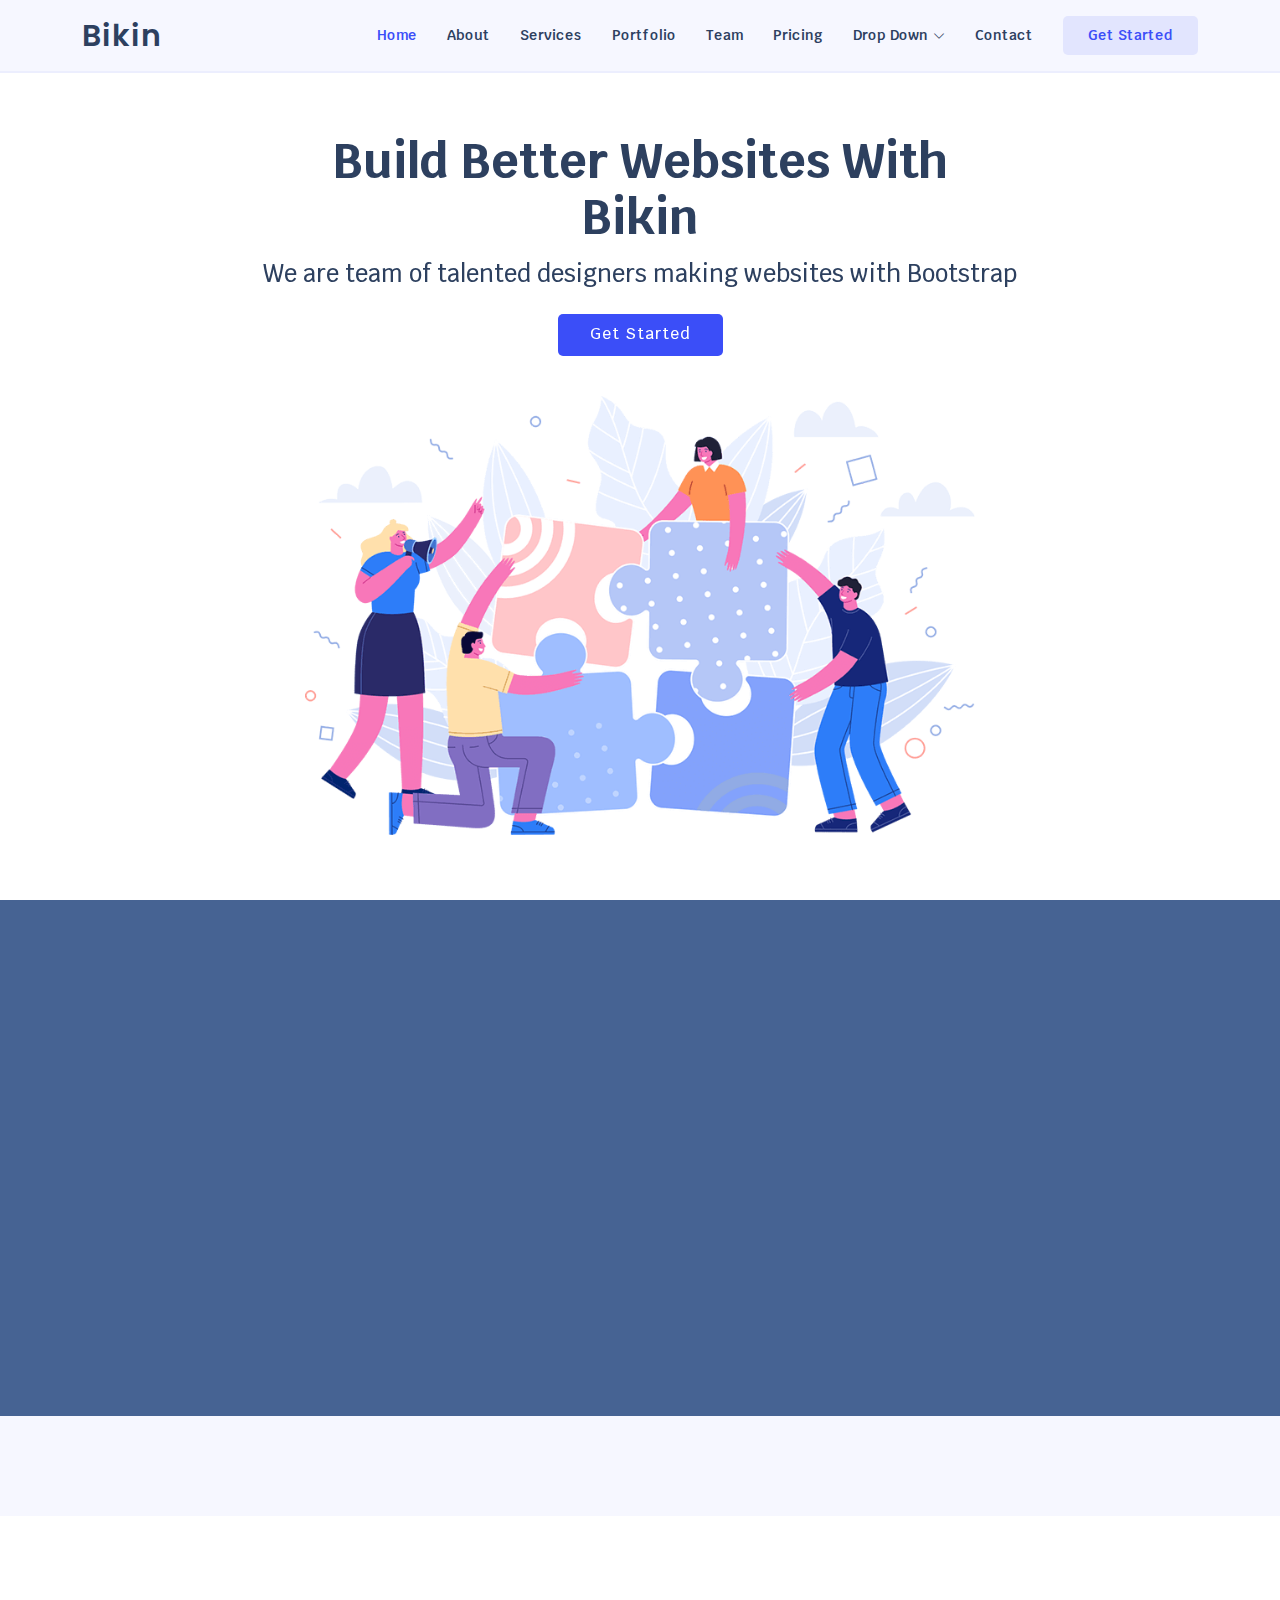
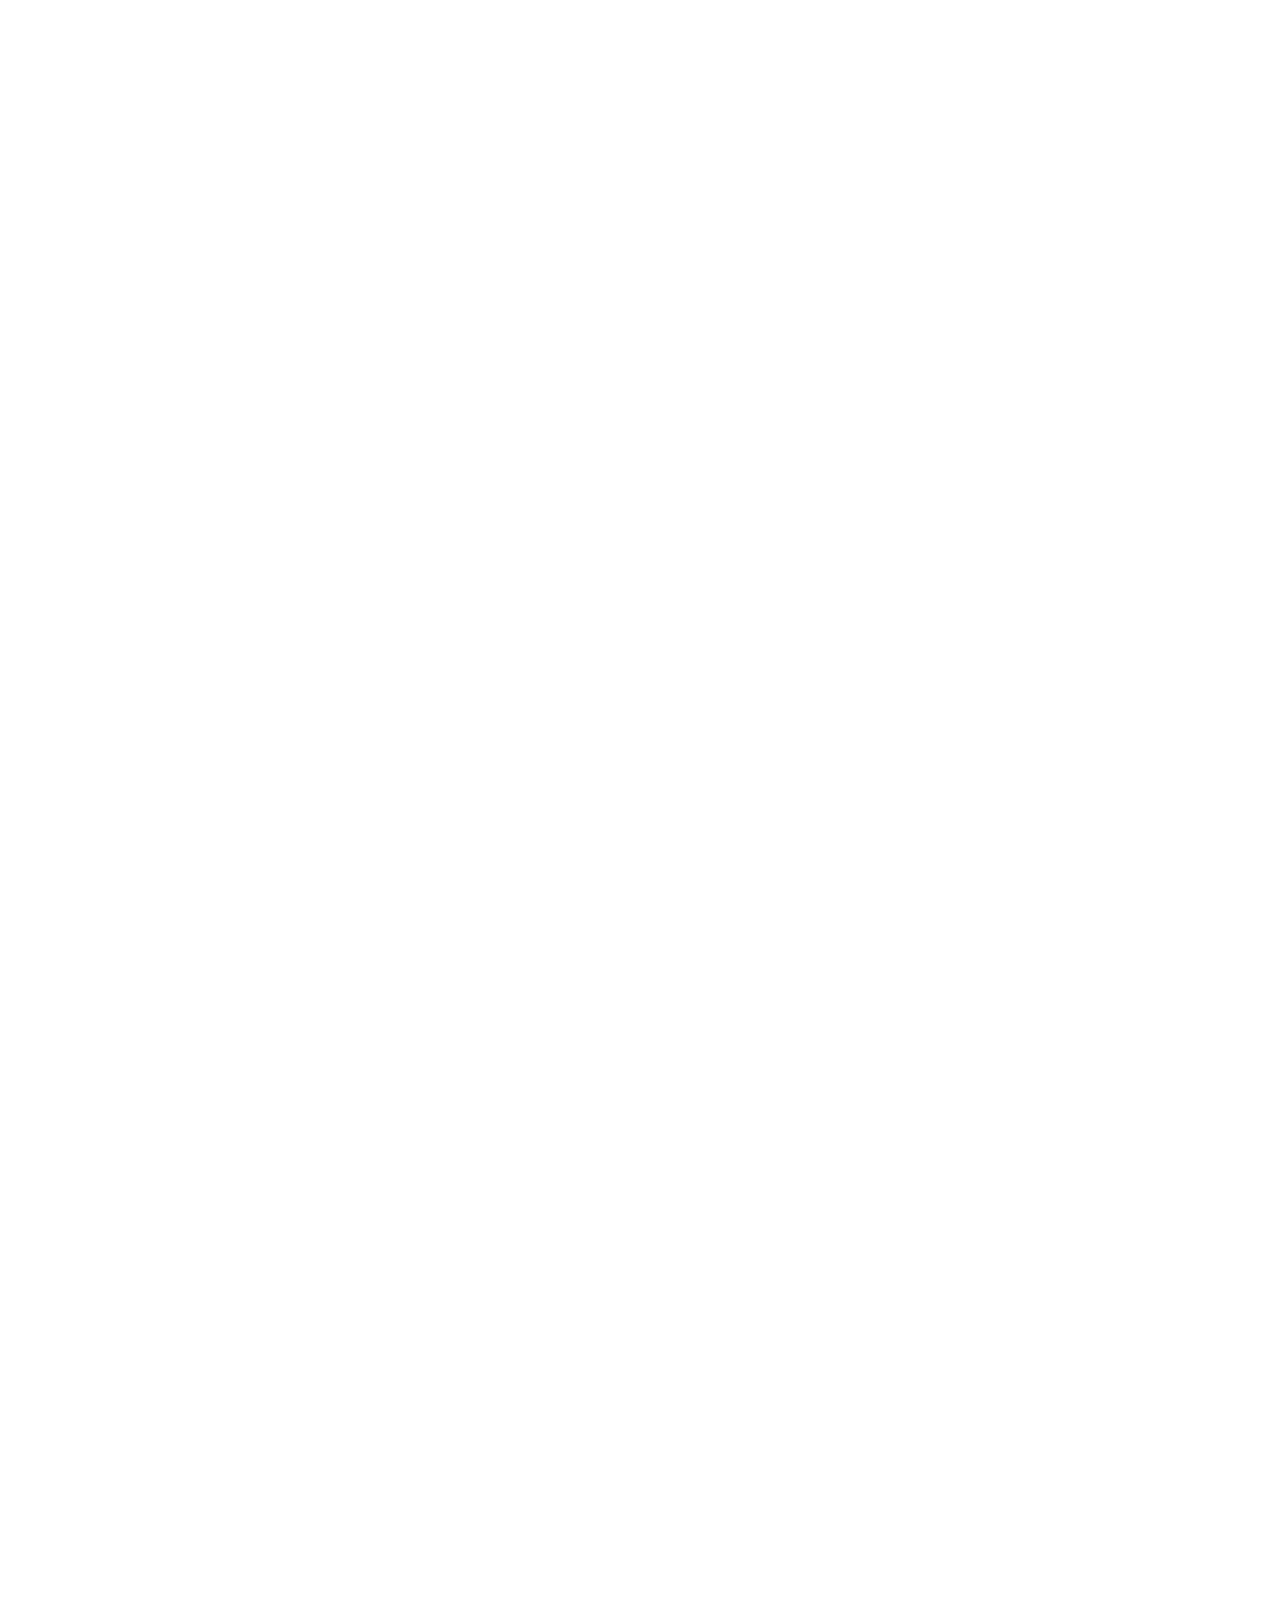
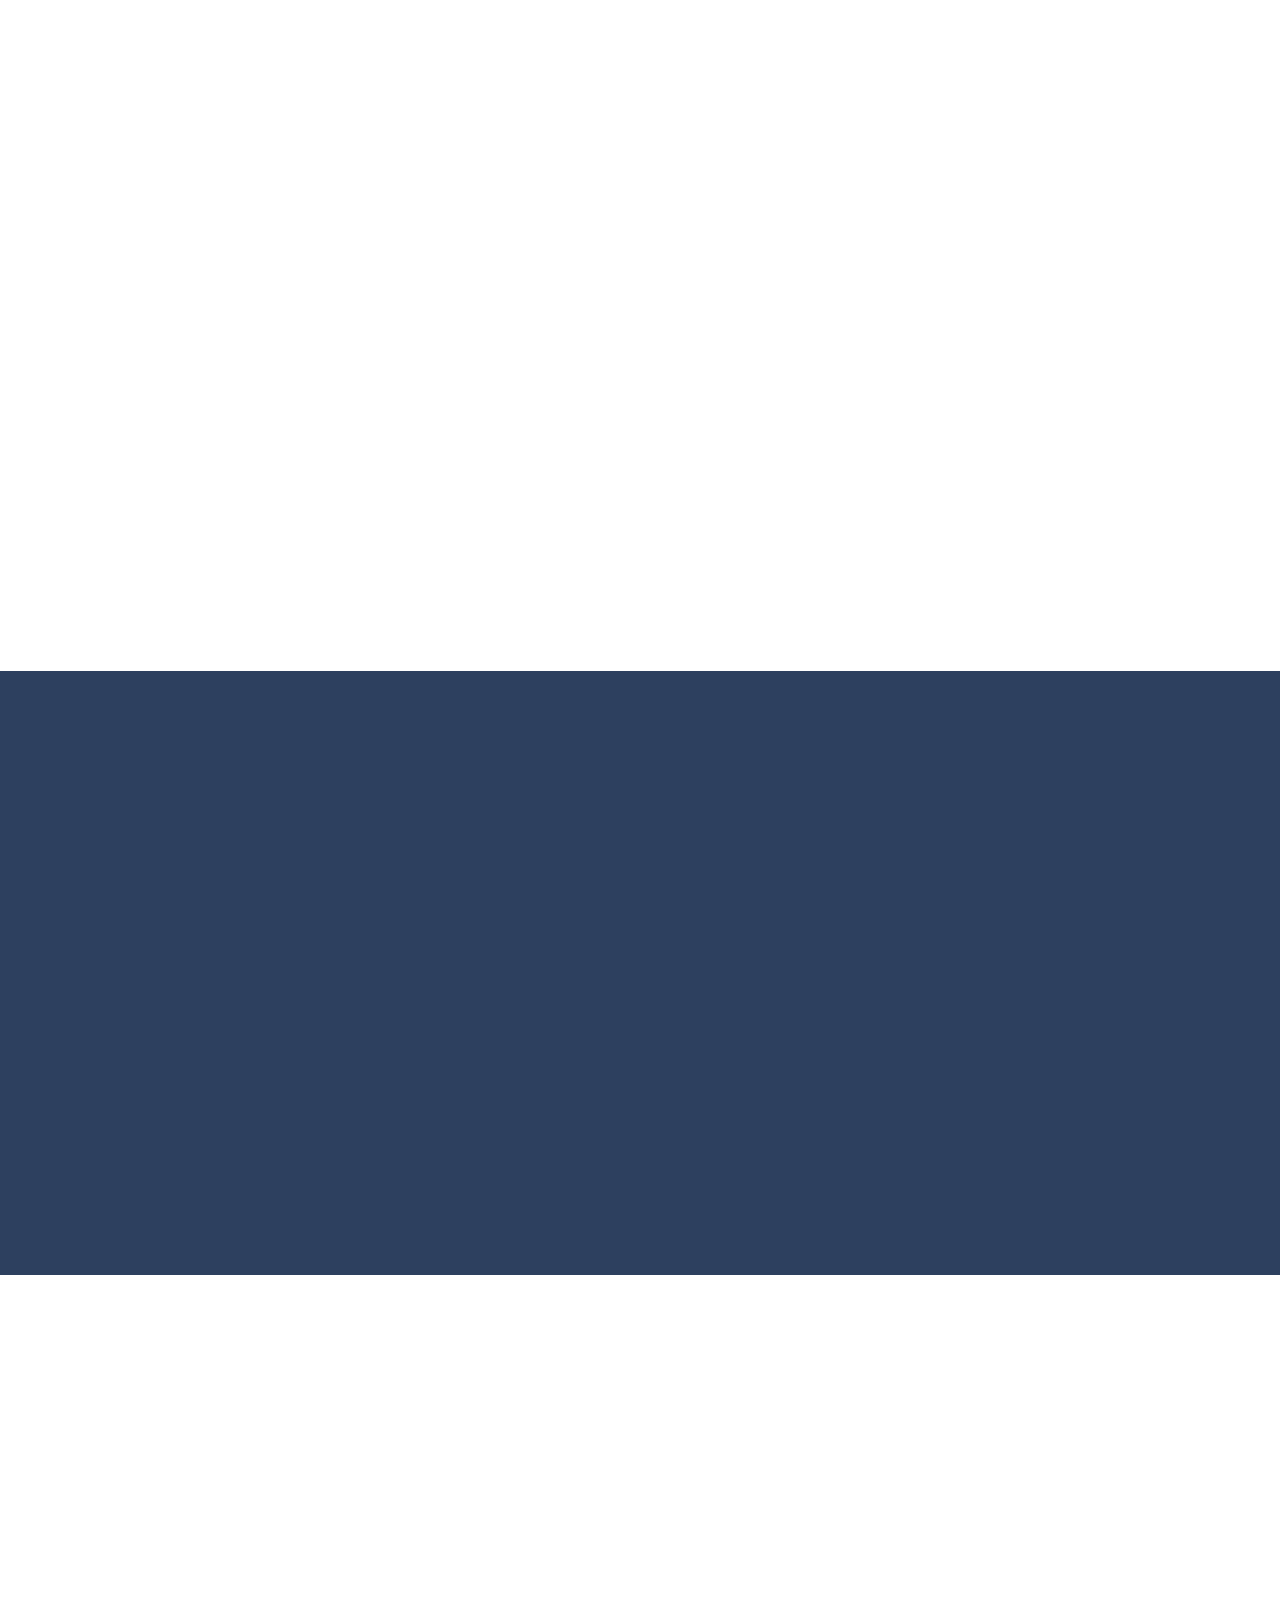
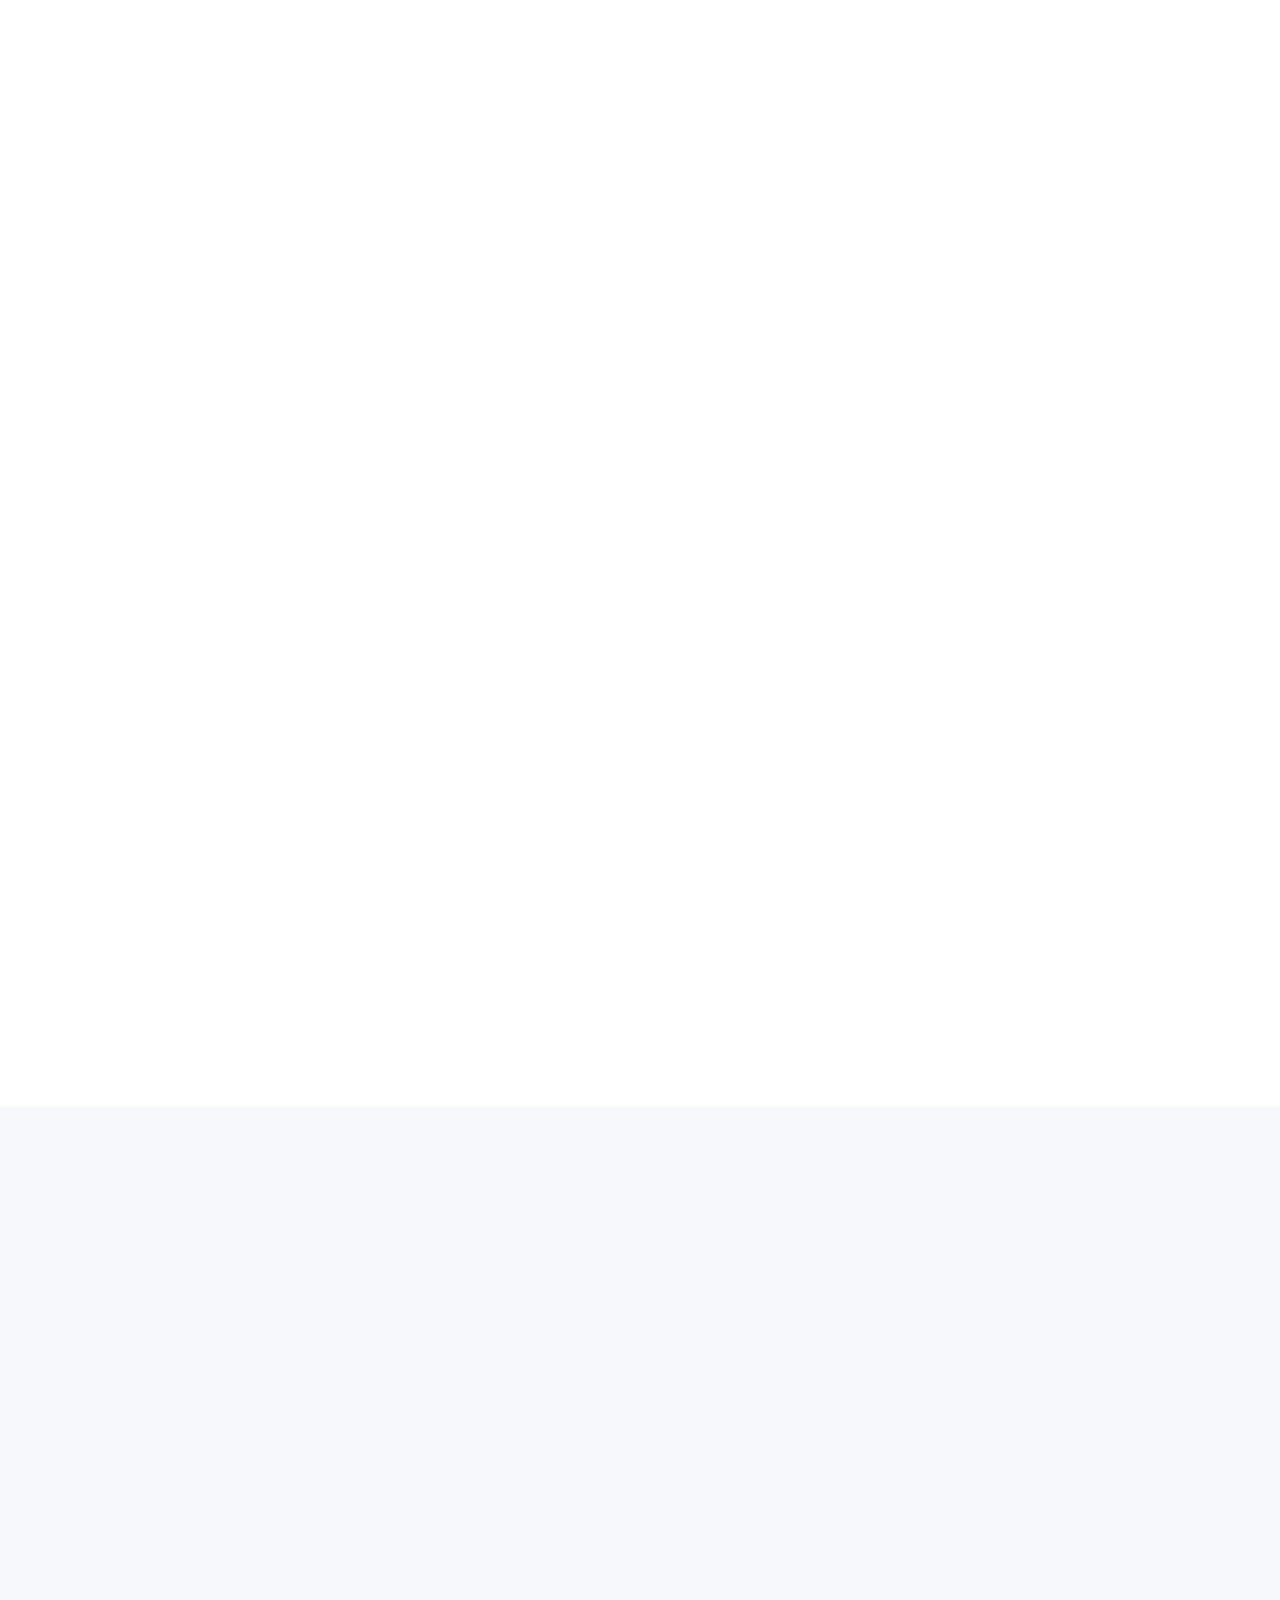
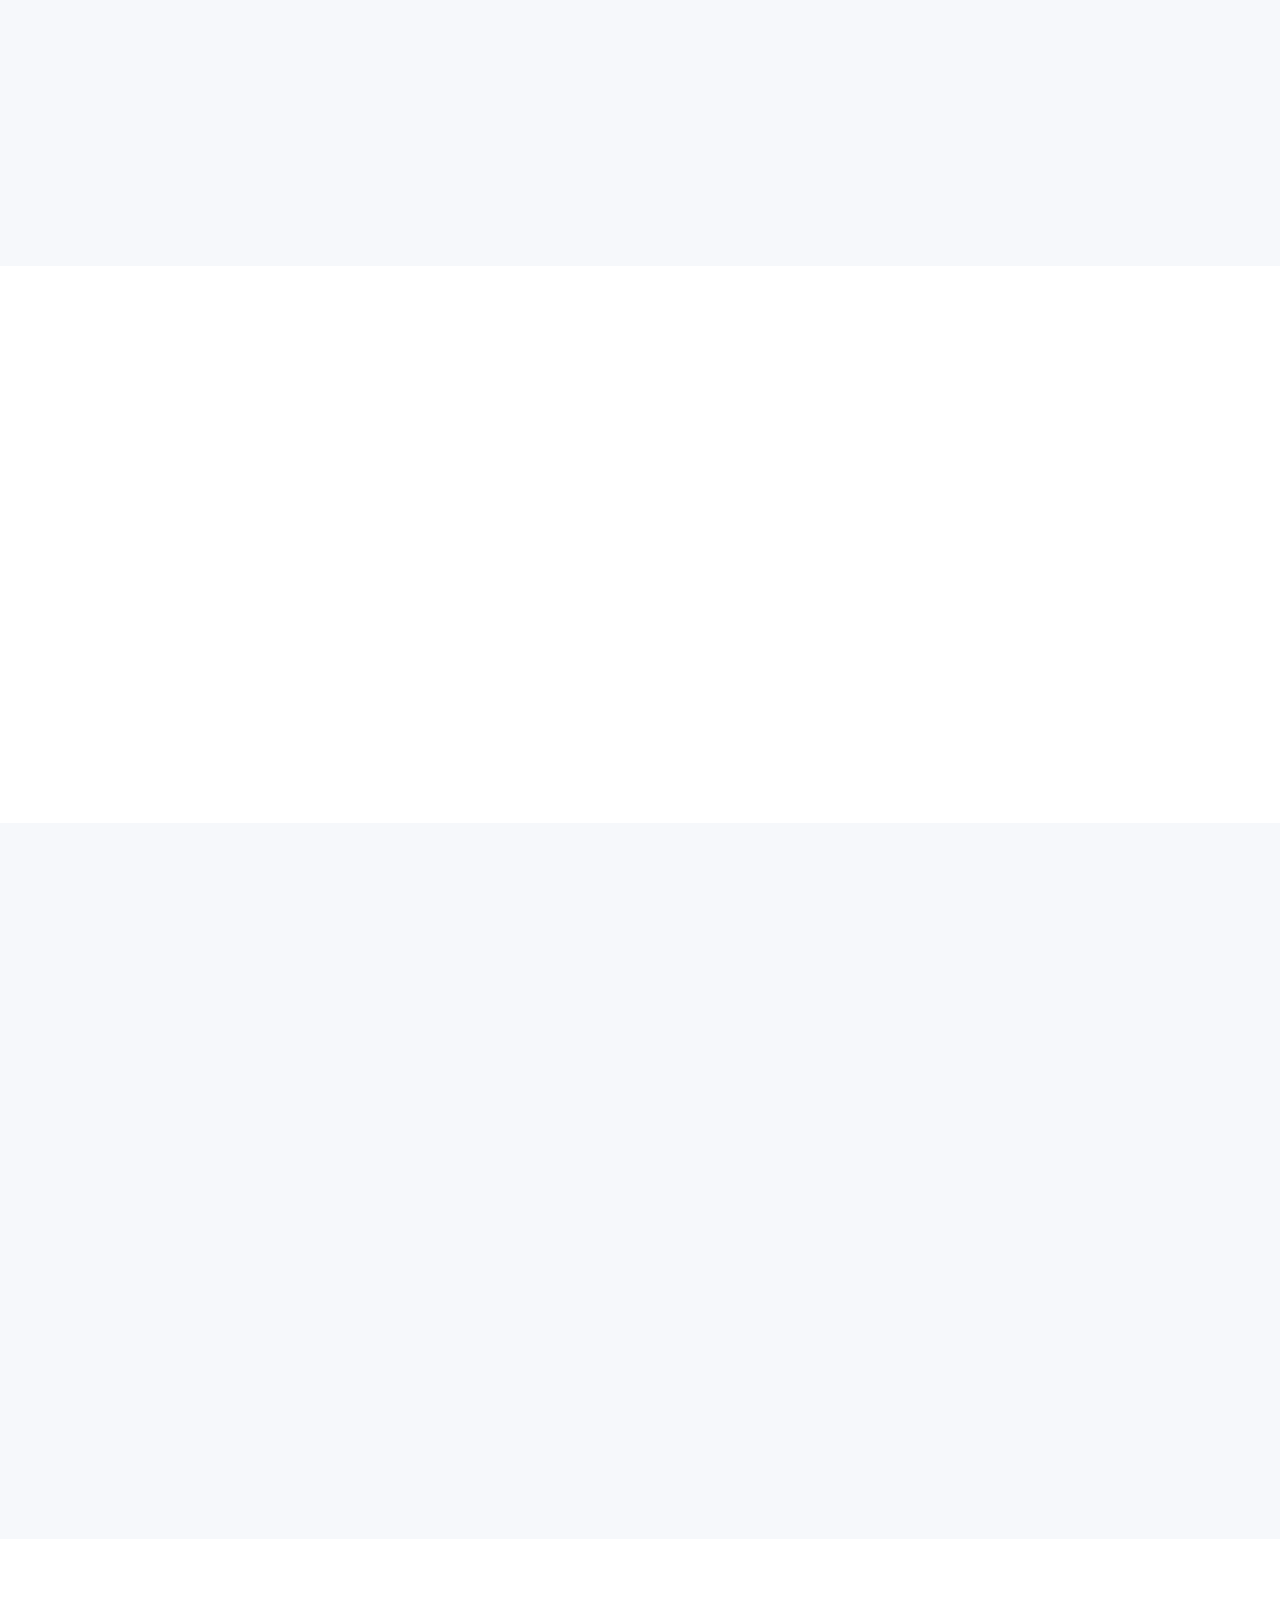
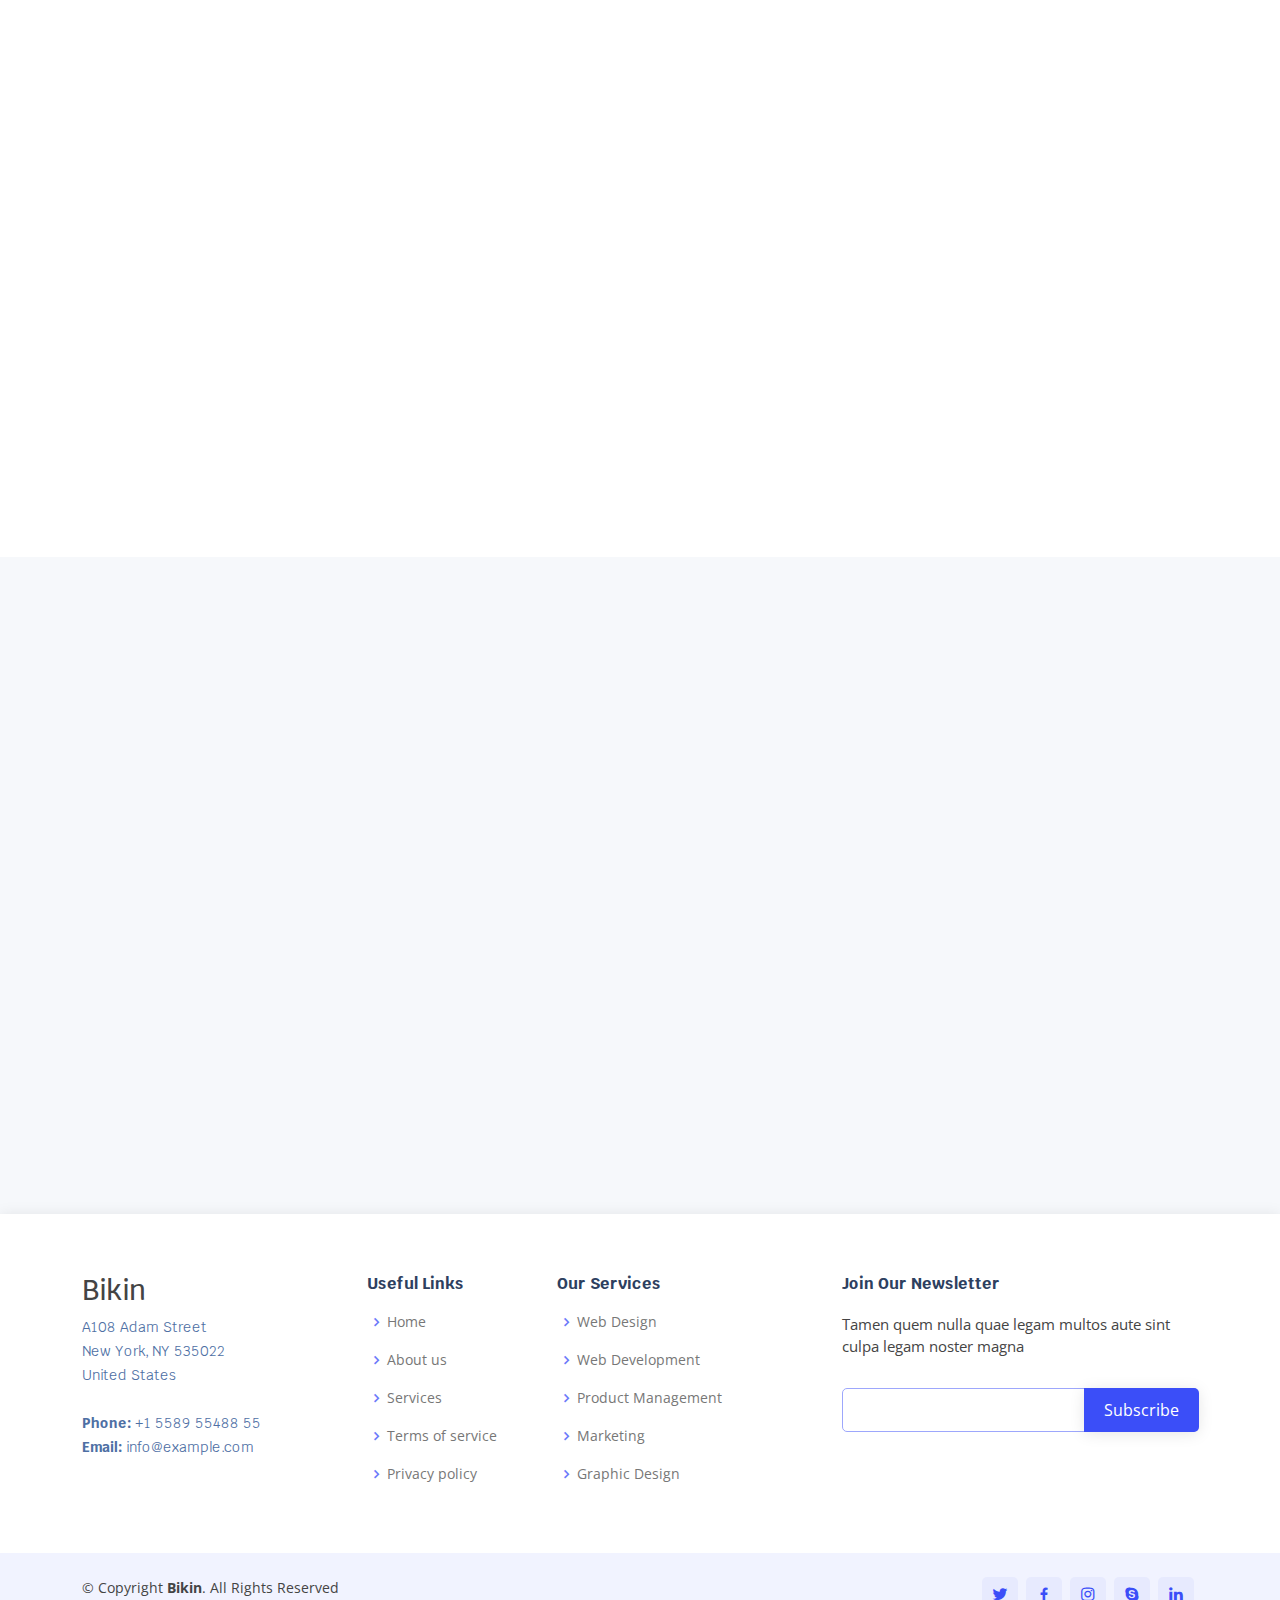
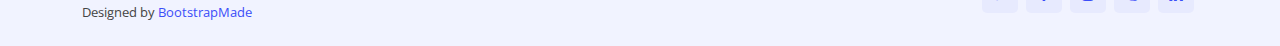
==== index.html @ 4188d2ce "tweak template files" ====
<!DOCTYPE html>
<html lang="en">

<head>
  <meta charset="utf-8">
  <meta content="width=device-width, initial-scale=1.0" name="viewport">

  <title>Bikin Bootstrap Template - Index</title>
  <meta content="" name="description">
  <meta content="" name="keywords">

  <!-- Favicons -->
  <link href="assets/img/favicon.png" rel="icon">
  <link href="assets/img/apple-touch-icon.png" rel="apple-touch-icon">

  <!-- Google Fonts -->
  <link href="https://fonts.googleapis.com/css?family=Open+Sans:300,300i,400,400i,600,600i,700,700i|Krub:300,300i,400,400i,500,500i,600,600i,700,700i|Poppins:300,300i,400,400i,500,500i,600,600i,700,700i" rel="stylesheet">

  <!-- Vendor CSS Files -->
  <link href="assets/vendor/aos/aos.css" rel="stylesheet">
  <link href="assets/vendor/bootstrap/css/bootstrap.min.css" rel="stylesheet">
  <link href="assets/vendor/bootstrap-icons/bootstrap-icons.css" rel="stylesheet">
  <link href="assets/vendor/boxicons/css/boxicons.min.css" rel="stylesheet">
  <link href="assets/vendor/glightbox/css/glightbox.min.css" rel="stylesheet">
  <link href="assets/vendor/swiper/swiper-bundle.min.css" rel="stylesheet">

  <!-- Template Main CSS File -->
  <link href="assets/css/style.css" rel="stylesheet">

  <!-- =======================================================
  * Template Name: Bikin
  * Updated: Mar 10 2023 with Bootstrap v5.2.3
  * Template URL: https://bootstrapmade.com/bikin-free-simple-landing-page-template/
  * Author: BootstrapMade.com
  * License: https://bootstrapmade.com/license/
  ======================================================== -->
</head>

<body>

  <!-- ======= Header ======= -->
  <header id="header" class="fixed-top">
    <div class="container d-flex align-items-center justify-content-between">

      <h1 class="logo"><a href="index.html">Bikin</a></h1>
      <!-- Uncomment below if you prefer to use an image logo -->
      <!-- <a href="index.html" class="logo"><img src="assets/img/logo.png" alt="" class="img-fluid"></a>-->

      <nav id="navbar" class="navbar">
        <ul>
          <li><a class="nav-link scrollto active" href="#hero">Home</a></li>
          <li><a class="nav-link scrollto" href="#about">About</a></li>
          <li><a class="nav-link scrollto" href="#services">Services</a></li>
          <li><a class="nav-link scrollto " href="#portfolio">Portfolio</a></li>
          <li><a class="nav-link scrollto" href="#team">Team</a></li>
          <li><a class="nav-link scrollto" href="#pricing">Pricing</a></li>
          <li class="dropdown"><a href="#"><span>Drop Down</span> <i class="bi bi-chevron-down"></i></a>
            <ul>
              <li><a href="#">Drop Down 1</a></li>
              <li class="dropdown"><a href="#"><span>Deep Drop Down</span> <i class="bi bi-chevron-right"></i></a>
                <ul>
                  <li><a href="#">Deep Drop Down 1</a></li>
                  <li><a href="#">Deep Drop Down 2</a></li>
                  <li><a href="#">Deep Drop Down 3</a></li>
                  <li><a href="#">Deep Drop Down 4</a></li>
                  <li><a href="#">Deep Drop Down 5</a></li>
                </ul>
              </li>
              <li><a href="#">Drop Down 2</a></li>
              <li><a href="#">Drop Down 3</a></li>
              <li><a href="#">Drop Down 4</a></li>
            </ul>
          </li>
          <li><a class="nav-link scrollto" href="#contact">Contact</a></li>
          <li><a class="getstarted scrollto" href="#about">Get Started</a></li>
        </ul>
        <i class="bi bi-list mobile-nav-toggle"></i>
      </nav><!-- .navbar -->

    </div>
  </header><!-- End Header -->

  <!-- ======= Hero Section ======= -->
  <section id="hero" class="d-flex align-items-center">

    <div class="container d-flex flex-column align-items-center justify-content-center" data-aos="fade-up">
      <h1>Build Better Websites With Bikin</h1>
      <h2>We are team of talented designers making websites with Bootstrap</h2>
      <a href="#about" class="btn-get-started scrollto">Get Started</a>
      <img src="assets/img/hero-img.png" class="img-fluid hero-img" alt="" data-aos="zoom-in" data-aos-delay="150">
    </div>

  </section><!-- End Hero -->

  <main id="main">

    <!-- ======= About Section ======= -->
    <section id="about" class="about">
      <div class="container">

        <div class="row no-gutters">
          <div class="content col-xl-5 d-flex align-items-stretch" data-aos="fade-right">
            <div class="content">
              <h3>Voluptatem dignissimos provident quasi</h3>
              <p>
                Lorem ipsum dolor sit amet, consectetur adipiscing elit, sed do eiusmod tempor incididunt ut labore et dolore magna aliqua. Duis aute irure dolor in reprehenderit
              </p>
              <a href="#" class="about-btn">About us <i class="bx bx-chevron-right"></i></a>
            </div>
          </div>
          <div class="col-xl-7 d-flex align-items-stretch" data-aos="fade-left">
            <div class="icon-boxes d-flex flex-column justify-content-center">
              <div class="row">
                <div class="col-md-6 icon-box" data-aos="fade-up" data-aos-delay="100">
                  <i class="bx bx-receipt"></i>
                  <h4>Corporis voluptates sit</h4>
                  <p>Consequuntur sunt aut quasi enim aliquam quae harum pariatur laboris nisi ut aliquip</p>
                </div>
                <div class="col-md-6 icon-box" data-aos="fade-up" data-aos-delay="200">
                  <i class="bx bx-cube-alt"></i>
                  <h4>Ullamco laboris nisi</h4>
                  <p>Excepteur sint occaecat cupidatat non proident, sunt in culpa qui officia deserunt</p>
                </div>
                <div class="col-md-6 icon-box" data-aos="fade-up" data-aos-delay="300">
                  <i class="bx bx-images"></i>
                  <h4>Labore consequatur</h4>
                  <p>Aut suscipit aut cum nemo deleniti aut omnis. Doloribus ut maiores omnis facere</p>
                </div>
                <div class="col-md-6 icon-box" data-aos="fade-up" data-aos-delay="400">
                  <i class="bx bx-shield"></i>
                  <h4>Beatae veritatis</h4>
                  <p>Expedita veritatis consequuntur nihil tempore laudantium vitae denat pacta</p>
                </div>
              </div>
            </div><!-- End .content-->
          </div>
        </div>

      </div>
    </section><!-- End About Section -->

    <!-- ======= Clients Section ======= -->
    <section id="clients" class="clients">
      <div class="container" data-aos="zoom-in">

        <div class="row">

          <div class="col-lg-2 col-md-4 col-6 d-flex align-items-center justify-content-center">
            <img src="assets/img/clients/client-1.png" class="img-fluid" alt="">
          </div>

          <div class="col-lg-2 col-md-4 col-6 d-flex align-items-center justify-content-center">
            <img src="assets/img/clients/client-2.png" class="img-fluid" alt="">
          </div>

          <div class="col-lg-2 col-md-4 col-6 d-flex align-items-center justify-content-center">
            <img src="assets/img/clients/client-3.png" class="img-fluid" alt="">
          </div>

          <div class="col-lg-2 col-md-4 col-6 d-flex align-items-center justify-content-center">
            <img src="assets/img/clients/client-4.png" class="img-fluid" alt="">
          </div>

          <div class="col-lg-2 col-md-4 col-6 d-flex align-items-center justify-content-center">
            <img src="assets/img/clients/client-5.png" class="img-fluid" alt="">
          </div>

          <div class="col-lg-2 col-md-4 col-6 d-flex align-items-center justify-content-center">
            <img src="assets/img/clients/client-6.png" class="img-fluid" alt="">
          </div>

        </div>

      </div>
    </section><!-- End Clients Section -->

    <!-- ======= Features Section ======= -->
    <section id="features" class="features" data-aos="fade-up">
      <div class="container">

        <div class="section-title">
          <h2>Features</h2>
          <p>Magnam dolores commodi suscipit. Necessitatibus eius consequatur ex aliquid fuga eum quidem. Sit sint consectetur velit. Quisquam quos quisquam cupiditate. Et nemo qui impedit suscipit alias ea. Quia fugiat sit in iste officiis commodi quidem hic quas.</p>
        </div>

        <div class="row content">
          <div class="col-md-5" data-aos="fade-right" data-aos-delay="100">
            <img src="assets/img/features-1.png" class="img-fluid" alt="">
          </div>
          <div class="col-md-7 pt-4" data-aos="fade-left" data-aos-delay="100">
            <h3>Voluptatem dignissimos provident quasi corporis voluptates sit assumenda.</h3>
            <p class="fst-italic">
              Lorem ipsum dolor sit amet, consectetur adipiscing elit, sed do eiusmod tempor incididunt ut labore et dolore
              magna aliqua.
            </p>
            <ul>
              <li><i class="bi bi-check"></i> Ullamco laboris nisi ut aliquip ex ea commodo consequat.</li>
              <li><i class="bi bi-check"></i> Duis aute irure dolor in reprehenderit in voluptate velit.</li>
              <li><i class="bi bi-check"></i> Ullam est qui quos consequatur eos accusamus.</li>
            </ul>
          </div>
        </div>

        <div class="row content">
          <div class="col-md-5 order-1 order-md-2" data-aos="fade-left">
            <img src="assets/img/features-2.png" class="img-fluid" alt="">
          </div>
          <div class="col-md-7 pt-5 order-2 order-md-1" data-aos="fade-right">
            <h3>Corporis temporibus maiores provident</h3>
            <p class="fst-italic">
              Lorem ipsum dolor sit amet, consectetur adipiscing elit, sed do eiusmod tempor incididunt ut labore et dolore
              magna aliqua.
            </p>
            <p>
              Ullamco laboris nisi ut aliquip ex ea commodo consequat. Duis aute irure dolor in reprehenderit in voluptate
              velit esse cillum dolore eu fugiat nulla pariatur. Excepteur sint occaecat cupidatat non proident, sunt in
              culpa qui officia deserunt mollit anim id est laborum
            </p>
          </div>
        </div>

        <div class="row content">
          <div class="col-md-5" data-aos="fade-right">
            <img src="assets/img/features-3.png" class="img-fluid" alt="">
          </div>
          <div class="col-md-7 pt-5" data-aos="fade-left">
            <h3>Sunt consequatur ad ut est nulla consectetur reiciendis animi voluptas</h3>
            <p>Cupiditate placeat cupiditate placeat est ipsam culpa. Delectus quia minima quod. Sunt saepe odit aut quia voluptatem hic voluptas dolor doloremque.</p>
            <ul>
              <li><i class="bi bi-check"></i> Ullamco laboris nisi ut aliquip ex ea commodo consequat.</li>
              <li><i class="bi bi-check"></i> Duis aute irure dolor in reprehenderit in voluptate velit.</li>
              <li><i class="bi bi-check"></i> Facilis ut et voluptatem aperiam. Autem soluta ad fugiat.</li>
            </ul>
          </div>
        </div>

        <div class="row content">
          <div class="col-md-5 order-1 order-md-2" data-aos="fade-left">
            <img src="assets/img/features-4.png" class="img-fluid" alt="">
          </div>
          <div class="col-md-7 pt-5 order-2 order-md-1" data-aos="fade-right">
            <h3>Quas et necessitatibus eaque impedit ipsum animi consequatur incidunt in</h3>
            <p class="fst-italic">
              Lorem ipsum dolor sit amet, consectetur adipiscing elit, sed do eiusmod tempor incididunt ut labore et dolore
              magna aliqua.
            </p>
            <p>
              Ullamco laboris nisi ut aliquip ex ea commodo consequat. Duis aute irure dolor in reprehenderit in voluptate
              velit esse cillum dolore eu fugiat nulla pariatur. Excepteur sint occaecat cupidatat non proident, sunt in
              culpa qui officia deserunt mollit anim id est laborum
            </p>
          </div>
        </div>

      </div>
    </section><!-- End Features Section -->

    <!-- ======= Steps Section ======= -->
    <section id="steps" class="steps">
      <div class="container">

        <div class="row no-gutters" data-aos="fade-up">

          <div class="col-lg-4 col-md-6 content-item" data-aos="fade-up" data-aos-delay="100">
            <span>01</span>
            <h4>Lorem Ipsum</h4>
            <p>Ulamco laboris nisi ut aliquip ex ea commodo consequat. Et consectetur ducimus vero placeat</p>
          </div>

          <div class="col-lg-4 col-md-6 content-item" data-aos="fade-up" data-aos-delay="200">
            <span>02</span>
            <h4>Repellat Nihil</h4>
            <p>Dolorem est fugiat occaecati voluptate velit esse. Dicta veritatis dolor quod et vel dire leno para dest</p>
          </div>

          <div class="col-lg-4 col-md-6 content-item" data-aos="fade-up" data-aos-delay="300">
            <span>03</span>
            <h4> Ad ad velit qui</h4>
            <p>Molestiae officiis omnis illo asperiores. Aut doloribus vitae sunt debitis quo vel nam quis</p>
          </div>

          <div class="col-lg-4 col-md-6 content-item" data-aos="fade-up" data-aos-delay="100">
            <span>04</span>
            <h4>Repellendus molestiae</h4>
            <p>Inventore quo sint a sint rerum. Distinctio blanditiis deserunt quod soluta quod nam mider lando casa</p>
          </div>

          <div class="col-lg-4 col-md-6 content-item" data-aos="fade-up" data-aos-delay="200">
            <span>05</span>
            <h4>Sapiente Magnam</h4>
            <p>Vitae dolorem in deleniti ipsum omnis tempore voluptatem. Qui possimus est repellendus est quibusdam</p>
          </div>

          <div class="col-lg-4 col-md-6 content-item" data-aos="fade-up" data-aos-delay="300">
            <span>06</span>
            <h4>Facilis Impedit</h4>
            <p>Quis eum numquam veniam ea voluptatibus voluptas. Excepturi aut nostrum repudiandae voluptatibus corporis sequi</p>
          </div>

        </div>

      </div>
    </section><!-- End Steps Section -->

    <!-- ======= Services Section ======= -->
    <section id="services" class="services">
      <div class="container" data-aos="fade-up">

        <div class="section-title">
          <h2>Services</h2>
          <p>Magnam dolores commodi suscipit. Necessitatibus eius consequatur ex aliquid fuga eum quidem. Sit sint consectetur velit. Quisquam quos quisquam cupiditate. Et nemo qui impedit suscipit alias ea. Quia fugiat sit in iste officiis commodi quidem hic quas.</p>
        </div>

        <div class="row">
          <div class="col-md-6 col-lg-3 d-flex align-items-stretch mb-5 mb-lg-0" data-aos="fade-up" data-aos-delay="100">
            <div class="icon-box">
              <div class="icon"><i class="bx bxl-dribbble"></i></div>
              <h4 class="title"><a href="">Lorem Ipsum</a></h4>
              <p class="description">Voluptatum deleniti atque corrupti quos dolores et quas molestias excepturi</p>
            </div>
          </div>

          <div class="col-md-6 col-lg-3 d-flex align-items-stretch mb-5 mb-lg-0" data-aos="fade-up" data-aos-delay="200">
            <div class="icon-box">
              <div class="icon"><i class="bx bx-file"></i></div>
              <h4 class="title"><a href="">Sed ut perspiciatis</a></h4>
              <p class="description">Duis aute irure dolor in reprehenderit in voluptate velit esse cillum dolore</p>
            </div>
          </div>

          <div class="col-md-6 col-lg-3 d-flex align-items-stretch mb-5 mb-lg-0" data-aos="fade-up" data-aos-delay="300">
            <div class="icon-box">
              <div class="icon"><i class="bx bx-tachometer"></i></div>
              <h4 class="title"><a href="">Magni Dolores</a></h4>
              <p class="description">Excepteur sint occaecat cupidatat non proident, sunt in culpa qui officia</p>
            </div>
          </div>

          <div class="col-md-6 col-lg-3 d-flex align-items-stretch mb-5 mb-lg-0" data-aos="fade-up" data-aos-delay="400">
            <div class="icon-box">
              <div class="icon"><i class="bx bx-layer"></i></div>
              <h4 class="title"><a href="">Nemo Enim</a></h4>
              <p class="description">At vero eos et accusamus et iusto odio dignissimos ducimus qui blanditiis</p>
            </div>
          </div>

        </div>

      </div>
    </section><!-- End Services Section -->

    <!-- ======= Portfolio Section ======= -->
    <section id="portfolio" class="portfolio">
      <div class="container" data-aos="fade-up">

        <div class="section-title">
          <h2>Portfolio</h2>
          <p>Magnam dolores commodi suscipit. Necessitatibus eius consequatur ex aliquid fuga eum quidem. Sit sint consectetur velit. Quisquam quos quisquam cupiditate. Et nemo qui impedit suscipit alias ea. Quia fugiat sit in iste officiis commodi quidem hic quas.</p>
        </div>

        <div class="row">
          <div class="col-lg-12 d-flex justify-content-center">
            <ul id="portfolio-flters">
              <li data-filter="*" class="filter-active">All</li>
              <li data-filter=".filter-app">App</li>
              <li data-filter=".filter-card">Card</li>
              <li data-filter=".filter-web">Web</li>
            </ul>
          </div>
        </div>

        <div class="row portfolio-container">

          <div class="col-lg-4 col-md-6 portfolio-item filter-app">
            <div class="portfolio-wrap">
              <img src="assets/img/portfolio/portfolio-1.jpg" class="img-fluid" alt="">
              <div class="portfolio-info">
                <h4>App 1</h4>
                <p>App</p>
                <div class="portfolio-links">
                  <a href="assets/img/portfolio/portfolio-1.jpg" data-gallery="portfolioGallery" class="portfolio-lightbox" title="App 1"><i class="bx bx-plus"></i></a>
                  <a href="portfolio-details.html" title="More Details"><i class="bx bx-link"></i></a>
                </div>
              </div>
            </div>
          </div>

          <div class="col-lg-4 col-md-6 portfolio-item filter-web">
            <div class="portfolio-wrap">
              <img src="assets/img/portfolio/portfolio-2.jpg" class="img-fluid" alt="">
              <div class="portfolio-info">
                <h4>Web 3</h4>
                <p>Web</p>
                <div class="portfolio-links">
                  <a href="assets/img/portfolio/portfolio-2.jpg" data-gallery="portfolioGallery" class="portfolio-lightbox" title="Web 3"><i class="bx bx-plus"></i></a>
                  <a href="portfolio-details.html" title="More Details"><i class="bx bx-link"></i></a>
                </div>
              </div>
            </div>
          </div>

          <div class="col-lg-4 col-md-6 portfolio-item filter-app">
            <div class="portfolio-wrap">
              <img src="assets/img/portfolio/portfolio-3.jpg" class="img-fluid" alt="">
              <div class="portfolio-info">
                <h4>App 2</h4>
                <p>App</p>
                <div class="portfolio-links">
                  <a href="assets/img/portfolio/portfolio-3.jpg" data-gallery="portfolioGallery" class="portfolio-lightbox" title="App 2"><i class="bx bx-plus"></i></a>
                  <a href="portfolio-details.html" title="More Details"><i class="bx bx-link"></i></a>
                </div>
              </div>
            </div>
          </div>

          <div class="col-lg-4 col-md-6 portfolio-item filter-card">
            <div class="portfolio-wrap">
              <img src="assets/img/portfolio/portfolio-4.jpg" class="img-fluid" alt="">
              <div class="portfolio-info">
                <h4>Card 2</h4>
                <p>Card</p>
                <div class="portfolio-links">
                  <a href="assets/img/portfolio/portfolio-4.jpg" data-gallery="portfolioGallery" class="portfolio-lightbox" title="Card 2"><i class="bx bx-plus"></i></a>
                  <a href="portfolio-details.html" title="More Details"><i class="bx bx-link"></i></a>
                </div>
              </div>
            </div>
          </div>

          <div class="col-lg-4 col-md-6 portfolio-item filter-web">
            <div class="portfolio-wrap">
              <img src="assets/img/portfolio/portfolio-5.jpg" class="img-fluid" alt="">
              <div class="portfolio-info">
                <h4>Web 2</h4>
                <p>Web</p>
                <div class="portfolio-links">
                  <a href="assets/img/portfolio/portfolio-5.jpg" data-gallery="portfolioGallery" class="portfolio-lightbox" title="Web 2"><i class="bx bx-plus"></i></a>
                  <a href="portfolio-details.html" title="More Details"><i class="bx bx-link"></i></a>
                </div>
              </div>
            </div>
          </div>

          <div class="col-lg-4 col-md-6 portfolio-item filter-app">
            <div class="portfolio-wrap">
              <img src="assets/img/portfolio/portfolio-6.jpg" class="img-fluid" alt="">
              <div class="portfolio-info">
                <h4>App 3</h4>
                <p>App</p>
                <div class="portfolio-links">
                  <a href="assets/img/portfolio/portfolio-6.jpg" data-gallery="portfolioGallery" class="portfolio-lightbox" title="App 3"><i class="bx bx-plus"></i></a>
                  <a href="portfolio-details.html" title="More Details"><i class="bx bx-link"></i></a>
                </div>
              </div>
            </div>
          </div>

          <div class="col-lg-4 col-md-6 portfolio-item filter-card">
            <div class="portfolio-wrap">
              <img src="assets/img/portfolio/portfolio-7.jpg" class="img-fluid" alt="">
              <div class="portfolio-info">
                <h4>Card 1</h4>
                <p>Card</p>
                <div class="portfolio-links">
                  <a href="assets/img/portfolio/portfolio-7.jpg" data-gallery="portfolioGallery" class="portfolio-lightbox" title="Card 1"><i class="bx bx-plus"></i></a>
                  <a href="portfolio-details.html" title="More Details"><i class="bx bx-link"></i></a>
                </div>
              </div>
            </div>
          </div>

          <div class="col-lg-4 col-md-6 portfolio-item filter-card">
            <div class="portfolio-wrap">
              <img src="assets/img/portfolio/portfolio-8.jpg" class="img-fluid" alt="">
              <div class="portfolio-info">
                <h4>Card 3</h4>
                <p>Card</p>
                <div class="portfolio-links">
                  <a href="assets/img/portfolio/portfolio-8.jpg" data-gallery="portfolioGallery" class="portfolio-lightbox" title="Card 3"><i class="bx bx-plus"></i></a>
                  <a href="portfolio-details.html" title="More Details"><i class="bx bx-link"></i></a>
                </div>
              </div>
            </div>
          </div>

          <div class="col-lg-4 col-md-6 portfolio-item filter-web">
            <div class="portfolio-wrap">
              <img src="assets/img/portfolio/portfolio-9.jpg" class="img-fluid" alt="">
              <div class="portfolio-info">
                <h4>Web 3</h4>
                <p>Web</p>
                <div class="portfolio-links">
                  <a href="assets/img/portfolio/portfolio-9.jpg" data-gallery="portfolioGallery" class="portfolio-lightbox" title="Web 3"><i class="bx bx-plus"></i></a>
                  <a href="portfolio-details.html" title="More Details"><i class="bx bx-link"></i></a>
                </div>
              </div>
            </div>
          </div>

        </div>

      </div>
    </section><!-- End Portfolio Section -->

    <!-- ======= Testimonials Section ======= -->
    <section id="testimonials" class="testimonials section-bg">
      <div class="container" data-aos="fade-up">

        <div class="section-title">
          <h2>Testimonials</h2>
          <p>Magnam dolores commodi suscipit. Necessitatibus eius consequatur ex aliquid fuga eum quidem. Sit sint consectetur velit. Quisquam quos quisquam cupiditate. Et nemo qui impedit suscipit alias ea. Quia fugiat sit in iste officiis commodi quidem hic quas.</p>
        </div>

        <div class="testimonials-slider swiper" data-aos="fade-up" data-aos-delay="100">
          <div class="swiper-wrapper">

            <div class="swiper-slide">
              <div class="testimonial-item">
                <p>
                  <i class="bx bxs-quote-alt-left quote-icon-left"></i>
                  Proin iaculis purus consequat sem cure digni ssim donec porttitora entum suscipit rhoncus. Accusantium quam, ultricies eget id, aliquam eget nibh et. Maecen aliquam, risus at semper.
                  <i class="bx bxs-quote-alt-right quote-icon-right"></i>
                </p>
                <img src="assets/img/testimonials/testimonials-1.jpg" class="testimonial-img" alt="">
                <h3>Saul Goodman</h3>
                <h4>Ceo &amp; Founder</h4>
              </div>
            </div><!-- End testimonial item -->

            <div class="swiper-slide">
              <div class="testimonial-item">
                <p>
                  <i class="bx bxs-quote-alt-left quote-icon-left"></i>
                  Export tempor illum tamen malis malis eram quae irure esse labore quem cillum quid cillum eram malis quorum velit fore eram velit sunt aliqua noster fugiat irure amet legam anim culpa.
                  <i class="bx bxs-quote-alt-right quote-icon-right"></i>
                </p>
                <img src="assets/img/testimonials/testimonials-2.jpg" class="testimonial-img" alt="">
                <h3>Sara Wilsson</h3>
                <h4>Designer</h4>
              </div>
            </div><!-- End testimonial item -->

            <div class="swiper-slide">
              <div class="testimonial-item">
                <p>
                  <i class="bx bxs-quote-alt-left quote-icon-left"></i>
                  Enim nisi quem export duis labore cillum quae magna enim sint quorum nulla quem veniam duis minim tempor labore quem eram duis noster aute amet eram fore quis sint minim.
                  <i class="bx bxs-quote-alt-right quote-icon-right"></i>
                </p>
                <img src="assets/img/testimonials/testimonials-3.jpg" class="testimonial-img" alt="">
                <h3>Jena Karlis</h3>
                <h4>Store Owner</h4>
              </div>
            </div><!-- End testimonial item -->

            <div class="swiper-slide">
              <div class="testimonial-item">
                <p>
                  <i class="bx bxs-quote-alt-left quote-icon-left"></i>
                  Fugiat enim eram quae cillum dolore dolor amet nulla culpa multos export minim fugiat minim velit minim dolor enim duis veniam ipsum anim magna sunt elit fore quem dolore labore illum veniam.
                  <i class="bx bxs-quote-alt-right quote-icon-right"></i>
                </p>
                <img src="assets/img/testimonials/testimonials-4.jpg" class="testimonial-img" alt="">
                <h3>Matt Brandon</h3>
                <h4>Freelancer</h4>
              </div>
            </div><!-- End testimonial item -->

            <div class="swiper-slide">
              <div class="testimonial-item">
                <p>
                  <i class="bx bxs-quote-alt-left quote-icon-left"></i>
                  Quis quorum aliqua sint quem legam fore sunt eram irure aliqua veniam tempor noster veniam enim culpa labore duis sunt culpa nulla illum cillum fugiat legam esse veniam culpa fore nisi cillum quid.
                  <i class="bx bxs-quote-alt-right quote-icon-right"></i>
                </p>
                <img src="assets/img/testimonials/testimonials-5.jpg" class="testimonial-img" alt="">
                <h3>John Larson</h3>
                <h4>Entrepreneur</h4>
              </div>
            </div><!-- End testimonial item -->

          </div>
          <div class="swiper-pagination"></div>
        </div>

      </div>
    </section><!-- End Testimonials Section -->

    <!-- ======= Team Section ======= -->
    <section id="team" class="team">
      <div class="container" data-aos="fade-up">

        <div class="section-title">
          <h2>Team</h2>
          <p>Magnam dolores commodi suscipit. Necessitatibus eius consequatur ex aliquid fuga eum quidem. Sit sint consectetur velit. Quisquam quos quisquam cupiditate. Et nemo qui impedit suscipit alias ea. Quia fugiat sit in iste officiis commodi quidem hic quas.</p>
        </div>

        <div class="row">

          <div class="col-xl-3 col-lg-4 col-md-6" data-aos="fade-up" data-aos-delay="100">
            <div class="member">
              <img src="assets/img/team/team-1.jpg" class="img-fluid" alt="">
              <div class="member-info">
                <div class="member-info-content">
                  <h4>Walter White</h4>
                  <span>Chief Executive Officer</span>
                </div>
                <div class="social">
                  <a href=""><i class="bi bi-twitter"></i></a>
                  <a href=""><i class="bi bi-facebook"></i></a>
                  <a href=""><i class="bi bi-instagram"></i></a>
                  <a href=""><i class="bi bi-linkedin"></i></a>
                </div>
              </div>
            </div>
          </div>

          <div class="col-xl-3 col-lg-4 col-md-6" data-aos="fade-up" data-aos-delay="200">
            <div class="member">
              <img src="assets/img/team/team-2.jpg" class="img-fluid" alt="">
              <div class="member-info">
                <div class="member-info-content">
                  <h4>Sarah Jhonson</h4>
                  <span>Product Manager</span>
                </div>
                <div class="social">
                  <a href=""><i class="bi bi-twitter"></i></a>
                  <a href=""><i class="bi bi-facebook"></i></a>
                  <a href=""><i class="bi bi-instagram"></i></a>
                  <a href=""><i class="bi bi-linkedin"></i></a>
                </div>
              </div>
            </div>
          </div>

          <div class="col-xl-3 col-lg-4 col-md-6" data-aos="fade-up" data-aos-delay="300">
            <div class="member">
              <img src="assets/img/team/team-3.jpg" class="img-fluid" alt="">
              <div class="member-info">
                <div class="member-info-content">
                  <h4>William Anderson</h4>
                  <span>CTO</span>
                </div>
                <div class="social">
                  <a href=""><i class="bi bi-twitter"></i></a>
                  <a href=""><i class="bi bi-facebook"></i></a>
                  <a href=""><i class="bi bi-instagram"></i></a>
                  <a href=""><i class="bi bi-linkedin"></i></a>
                </div>
              </div>
            </div>
          </div>

          <div class="col-xl-3 col-lg-4 col-md-6" data-aos="fade-up" data-aos-delay="400">
            <div class="member">
              <img src="assets/img/team/team-4.jpg" class="img-fluid" alt="">
              <div class="member-info">
                <div class="member-info-content">
                  <h4>Amanda Jepson</h4>
                  <span>Accountant</span>
                </div>
                <div class="social">
                  <a href=""><i class="bi bi-twitter"></i></a>
                  <a href=""><i class="bi bi-facebook"></i></a>
                  <a href=""><i class="bi bi-instagram"></i></a>
                  <a href=""><i class="bi bi-linkedin"></i></a>
                </div>
              </div>
            </div>
          </div>

        </div>

      </div>
    </section><!-- End Team Section -->

    <!-- ======= Pricing Section ======= -->
    <section id="pricing" class="pricing section-bg">
      <div class="container" data-aos="fade-up">

        <div class="section-title">
          <h2>Pricing</h2>
          <p>Magnam dolores commodi suscipit. Necessitatibus eius consequatur ex aliquid fuga eum quidem. Sit sint consectetur velit. Quisquam quos quisquam cupiditate. Et nemo qui impedit suscipit alias ea. Quia fugiat sit in iste officiis commodi quidem hic quas.</p>
        </div>

        <div class="row">

          <div class="col-lg-4 col-md-6" data-aos="zoom-in" data-aos-delay="200">
            <div class="box">
              <h3>Free</h3>
              <h4><sup>$</sup>0<span> / month</span></h4>
              <ul>
                <li>Aida dere</li>
                <li>Nec feugiat nisl</li>
                <li>Nulla at volutpat dola</li>
                <li class="na">Pharetra massa</li>
                <li class="na">Massa ultricies mi</li>
              </ul>
              <div class="btn-wrap">
                <a href="#" class="btn-buy">Buy Now</a>
              </div>
            </div>
          </div>

          <div class="col-lg-4 col-md-6 mt-4 mt-md-0" data-aos="zoom-in" data-aos-delay="100">
            <div class="box featured">
              <h3>Business</h3>
              <h4><sup>$</sup>19<span> / month</span></h4>
              <ul>
                <li>Aida dere</li>
                <li>Nec feugiat nisl</li>
                <li>Nulla at volutpat dola</li>
                <li>Pharetra massa</li>
                <li class="na">Massa ultricies mi</li>
              </ul>
              <div class="btn-wrap">
                <a href="#" class="btn-buy">Buy Now</a>
              </div>
            </div>
          </div>

          <div class="col-lg-4 col-md-6 mt-4 mt-lg-0" data-aos="zoom-in" data-aos-delay="200">
            <div class="box">
              <h3>Developer</h3>
              <h4><sup>$</sup>29<span> / month</span></h4>
              <ul>
                <li>Aida dere</li>
                <li>Nec feugiat nisl</li>
                <li>Nulla at volutpat dola</li>
                <li>Pharetra massa</li>
                <li>Massa ultricies mi</li>
              </ul>
              <div class="btn-wrap">
                <a href="#" class="btn-buy">Buy Now</a>
              </div>
            </div>
          </div>

        </div>

      </div>
    </section><!-- End Pricing Section -->

    <!-- ======= Frequently Asked Questions Section ======= -->
    <section id="faq" class="faq">
      <div class="container" data-aos="fade-up">

        <div class="section-title">
          <h2>Frequently Asked Questions</h2>
        </div>

        <ul class="faq-list">

          <li>
            <div data-bs-toggle="collapse" class="collapsed question" href="#faq1">Non consectetur a erat nam at lectus urna duis? <i class="bi bi-chevron-down icon-show"></i><i class="bi bi-chevron-up icon-close"></i></div>
            <div id="faq1" class="collapse" data-bs-parent=".faq-list">
              <p>
                Feugiat pretium nibh ipsum consequat. Tempus iaculis urna id volutpat lacus laoreet non curabitur gravida. Venenatis lectus magna fringilla urna porttitor rhoncus dolor purus non.
              </p>
            </div>
          </li>

          <li>
            <div data-bs-toggle="collapse" href="#faq2" class="collapsed question">Feugiat scelerisque varius morbi enim nunc faucibus a pellentesque? <i class="bi bi-chevron-down icon-show"></i><i class="bi bi-chevron-up icon-close"></i></div>
            <div id="faq2" class="collapse" data-bs-parent=".faq-list">
              <p>
                Dolor sit amet consectetur adipiscing elit pellentesque habitant morbi. Id interdum velit laoreet id donec ultrices. Fringilla phasellus faucibus scelerisque eleifend donec pretium. Est pellentesque elit ullamcorper dignissim. Mauris ultrices eros in cursus turpis massa tincidunt dui.
              </p>
            </div>
          </li>

          <li>
            <div data-bs-toggle="collapse" href="#faq3" class="collapsed question">Dolor sit amet consectetur adipiscing elit pellentesque habitant morbi? <i class="bi bi-chevron-down icon-show"></i><i class="bi bi-chevron-up icon-close"></i></div>
            <div id="faq3" class="collapse" data-bs-parent=".faq-list">
              <p>
                Eleifend mi in nulla posuere sollicitudin aliquam ultrices sagittis orci. Faucibus pulvinar elementum integer enim. Sem nulla pharetra diam sit amet nisl suscipit. Rutrum tellus pellentesque eu tincidunt. Lectus urna duis convallis convallis tellus. Urna molestie at elementum eu facilisis sed odio morbi quis
              </p>
            </div>
          </li>

          <li>
            <div data-bs-toggle="collapse" href="#faq4" class="collapsed question">Ac odio tempor orci dapibus. Aliquam eleifend mi in nulla? <i class="bi bi-chevron-down icon-show"></i><i class="bi bi-chevron-up icon-close"></i></div>
            <div id="faq4" class="collapse" data-bs-parent=".faq-list">
              <p>
                Dolor sit amet consectetur adipiscing elit pellentesque habitant morbi. Id interdum velit laoreet id donec ultrices. Fringilla phasellus faucibus scelerisque eleifend donec pretium. Est pellentesque elit ullamcorper dignissim. Mauris ultrices eros in cursus turpis massa tincidunt dui.
              </p>
            </div>
          </li>

          <li>
            <div data-bs-toggle="collapse" href="#faq5" class="collapsed question">Tempus quam pellentesque nec nam aliquam sem et tortor consequat? <i class="bi bi-chevron-down icon-show"></i><i class="bi bi-chevron-up icon-close"></i></div>
            <div id="faq5" class="collapse" data-bs-parent=".faq-list">
              <p>
                Molestie a iaculis at erat pellentesque adipiscing commodo. Dignissim suspendisse in est ante in. Nunc vel risus commodo viverra maecenas accumsan. Sit amet nisl suscipit adipiscing bibendum est. Purus gravida quis blandit turpis cursus in
              </p>
            </div>
          </li>

          <li>
            <div data-bs-toggle="collapse" href="#faq6" class="collapsed question">Tortor vitae purus faucibus ornare. Varius vel pharetra vel turpis nunc eget lorem dolor? <i class="bi bi-chevron-down icon-show"></i><i class="bi bi-chevron-up icon-close"></i></div>
            <div id="faq6" class="collapse" data-bs-parent=".faq-list">
              <p>
                Laoreet sit amet cursus sit amet dictum sit amet justo. Mauris vitae ultricies leo integer malesuada nunc vel. Tincidunt eget nullam non nisi est sit amet. Turpis nunc eget lorem dolor sed. Ut venenatis tellus in metus vulputate eu scelerisque. Pellentesque diam volutpat commodo sed egestas egestas fringilla phasellus faucibus. Nibh tellus molestie nunc non blandit massa enim nec.
              </p>
            </div>
          </li>

        </ul>

      </div>
    </section><!-- End Frequently Asked Questions Section -->

    <!-- ======= Contact Section ======= -->
    <section id="contact" class="contact section-bg">
      <div class="container" data-aos="fade-up">

        <div class="section-title">
          <h2>Contact</h2>
          <p>Magnam dolores commodi suscipit. Necessitatibus eius consequatur ex aliquid fuga eum quidem. Sit sint consectetur velit. Quisquam quos quisquam cupiditate. Et nemo qui impedit suscipit alias ea. Quia fugiat sit in iste officiis commodi quidem hic quas.</p>
        </div>

        <div class="row">

          <div class="col-lg-6">

            <div class="row">
              <div class="col-md-12">
                <div class="info-box">
                  <i class="bx bx-map"></i>
                  <h3>Our Address</h3>
                  <p>A108 Adam Street, New York, NY 535022</p>
                </div>
              </div>
              <div class="col-md-6">
                <div class="info-box mt-4">
                  <i class="bx bx-envelope"></i>
                  <h3>Email Us</h3>
                  <p>info@example.com<br>contact@example.com</p>
                </div>
              </div>
              <div class="col-md-6">
                <div class="info-box mt-4">
                  <i class="bx bx-phone-call"></i>
                  <h3>Call Us</h3>
                  <p>+1 5589 55488 55<br>+1 6678 254445 41</p>
                </div>
              </div>
            </div>

          </div>

          <div class="col-lg-6 mt-4 mt-md-0">
            <form action="forms/contact.php" method="post" role="form" class="php-email-form">
              <div class="row">
                <div class="col-md-6 form-group">
                  <input type="text" name="name" class="form-control" id="name" placeholder="Your Name" required>
                </div>
                <div class="col-md-6 form-group mt-3 mt-md-0">
                  <input type="email" class="form-control" name="email" id="email" placeholder="Your Email" required>
                </div>
              </div>
              <div class="form-group mt-3">
                <input type="text" class="form-control" name="subject" id="subject" placeholder="Subject" required>
              </div>
              <div class="form-group mt-3">
                <textarea class="form-control" name="message" rows="5" placeholder="Message" required></textarea>
              </div>
              <div class="my-3">
                <div class="loading">Loading</div>
                <div class="error-message"></div>
                <div class="sent-message">Your message has been sent. Thank you!</div>
              </div>
              <div class="text-center"><button type="submit">Send Message</button></div>
            </form>
          </div>

        </div>

      </div>
    </section><!-- End Contact Section -->

  </main><!-- End #main -->

  <!-- ======= Footer ======= -->
  <footer id="footer">

    <div class="footer-top">
      <div class="container">
        <div class="row">

          <div class="col-lg-3 col-md-6 footer-contact">
            <h3>Bikin</h3>
            <p>
              A108 Adam Street <br>
              New York, NY 535022<br>
              United States <br><br>
              <strong>Phone:</strong> +1 5589 55488 55<br>
              <strong>Email:</strong> info@example.com<br>
            </p>
          </div>

          <div class="col-lg-2 col-md-6 footer-links">
            <h4>Useful Links</h4>
            <ul>
              <li><i class="bx bx-chevron-right"></i> <a href="#">Home</a></li>
              <li><i class="bx bx-chevron-right"></i> <a href="#">About us</a></li>
              <li><i class="bx bx-chevron-right"></i> <a href="#">Services</a></li>
              <li><i class="bx bx-chevron-right"></i> <a href="#">Terms of service</a></li>
              <li><i class="bx bx-chevron-right"></i> <a href="#">Privacy policy</a></li>
            </ul>
          </div>

          <div class="col-lg-3 col-md-6 footer-links">
            <h4>Our Services</h4>
            <ul>
              <li><i class="bx bx-chevron-right"></i> <a href="#">Web Design</a></li>
              <li><i class="bx bx-chevron-right"></i> <a href="#">Web Development</a></li>
              <li><i class="bx bx-chevron-right"></i> <a href="#">Product Management</a></li>
              <li><i class="bx bx-chevron-right"></i> <a href="#">Marketing</a></li>
              <li><i class="bx bx-chevron-right"></i> <a href="#">Graphic Design</a></li>
            </ul>
          </div>

          <div class="col-lg-4 col-md-6 footer-newsletter">
            <h4>Join Our Newsletter</h4>
            <p>Tamen quem nulla quae legam multos aute sint culpa legam noster magna</p>
            <form action="" method="post">
              <input type="email" name="email"><input type="submit" value="Subscribe">
            </form>
          </div>

        </div>
      </div>
    </div>

    <div class="container d-md-flex py-4">

      <div class="me-md-auto text-center text-md-start">
        <div class="copyright">
          &copy; Copyright <strong><span>Bikin</span></strong>. All Rights Reserved
        </div>
        <div class="credits">
          <!-- All the links in the footer should remain intact. -->
          <!-- You can delete the links only if you purchased the pro version. -->
          <!-- Licensing information: https://bootstrapmade.com/license/ -->
          <!-- Purchase the pro version with working PHP/AJAX contact form: https://bootstrapmade.com/bikin-free-simple-landing-page-template/ -->
          Designed by <a href="https://bootstrapmade.com/">BootstrapMade</a>
        </div>
      </div>
      <div class="social-links text-center text-md-right pt-3 pt-md-0">
        <a href="#" class="twitter"><i class="bx bxl-twitter"></i></a>
        <a href="#" class="facebook"><i class="bx bxl-facebook"></i></a>
        <a href="#" class="instagram"><i class="bx bxl-instagram"></i></a>
        <a href="#" class="google-plus"><i class="bx bxl-skype"></i></a>
        <a href="#" class="linkedin"><i class="bx bxl-linkedin"></i></a>
      </div>
    </div>
  </footer><!-- End Footer -->

  <div id="preloader"></div>
  <a href="#" class="back-to-top d-flex align-items-center justify-content-center"><i class="bi bi-arrow-up-short"></i></a>

  <!-- Vendor JS Files -->
  <script src="assets/vendor/aos/aos.js"></script>
  <script src="assets/vendor/bootstrap/js/bootstrap.bundle.min.js"></script>
  <script src="assets/vendor/glightbox/js/glightbox.min.js"></script>
  <script src="assets/vendor/isotope-layout/isotope.pkgd.min.js"></script>
  <script src="assets/vendor/swiper/swiper-bundle.min.js"></script>
  <script src="assets/vendor/php-email-form/validate.js"></script>

  <!-- Template Main JS File -->
  <script src="assets/js/main.js"></script>

</body>

</html>
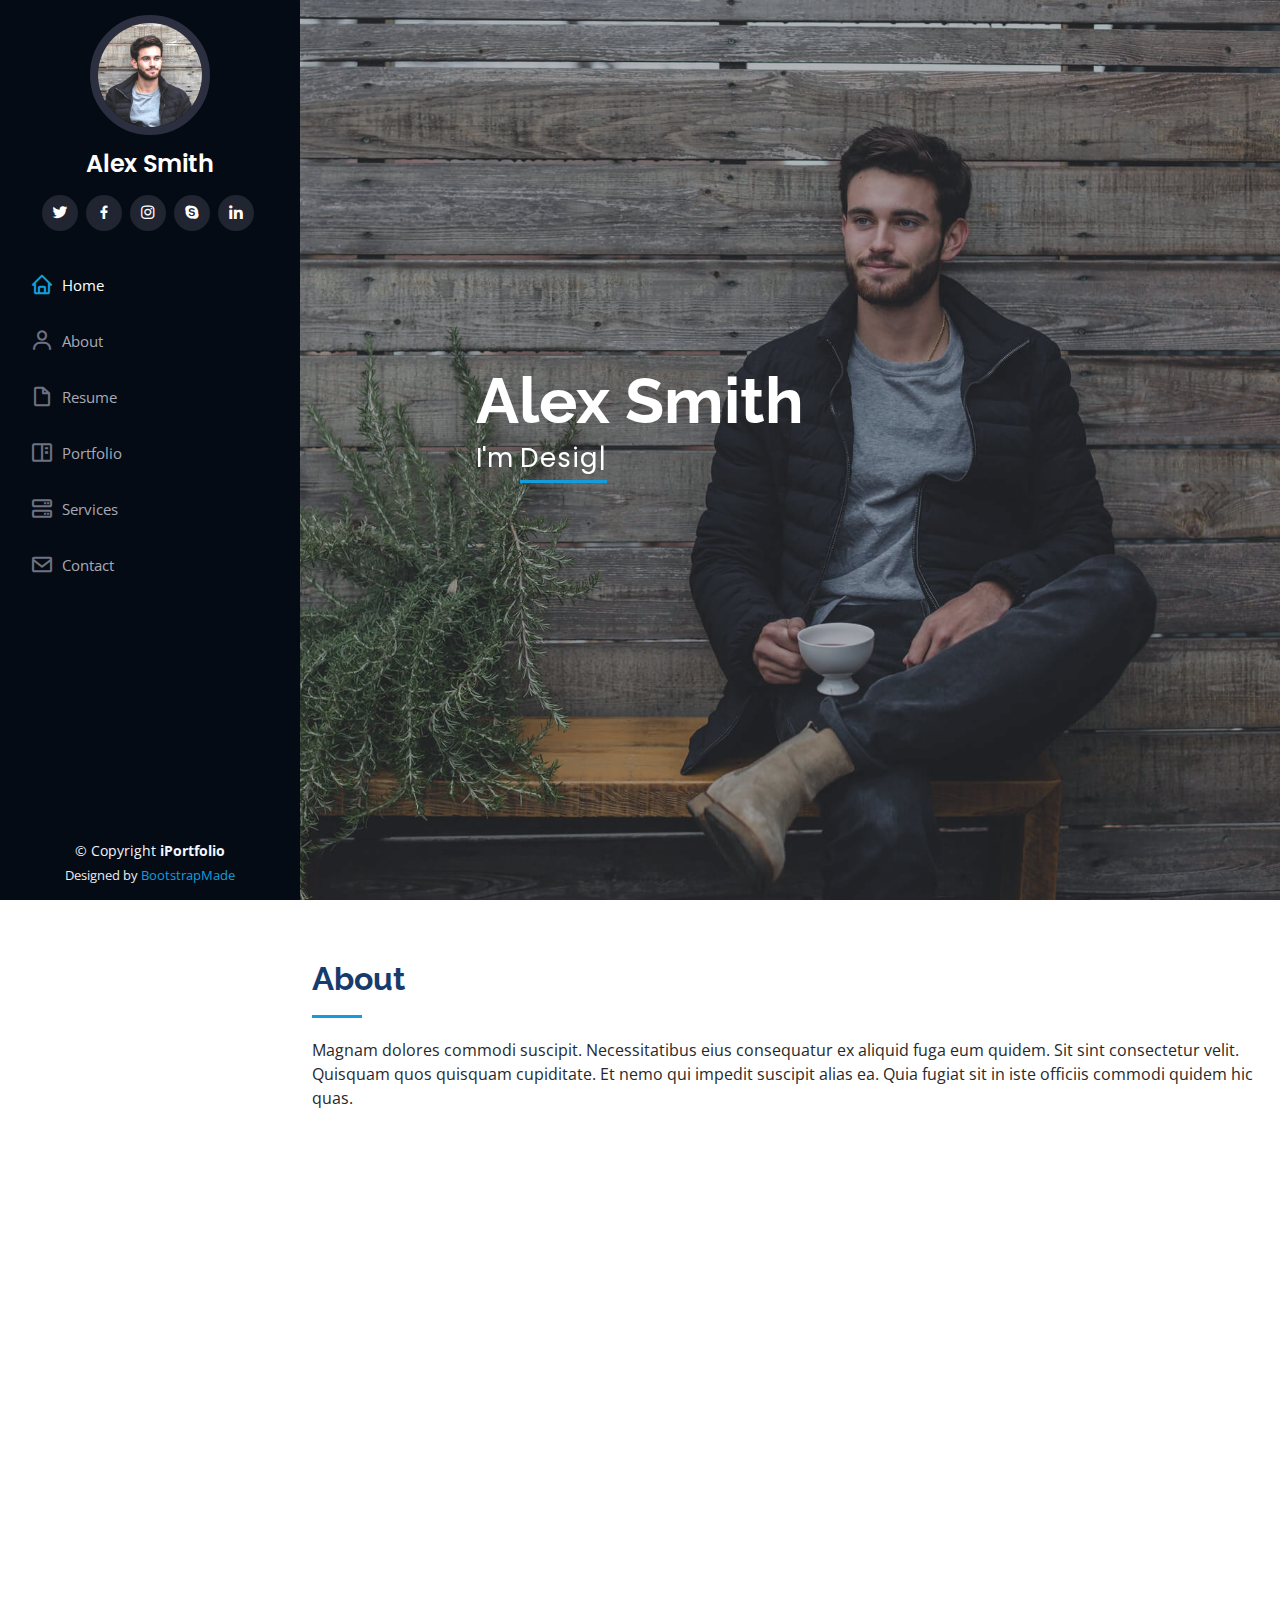
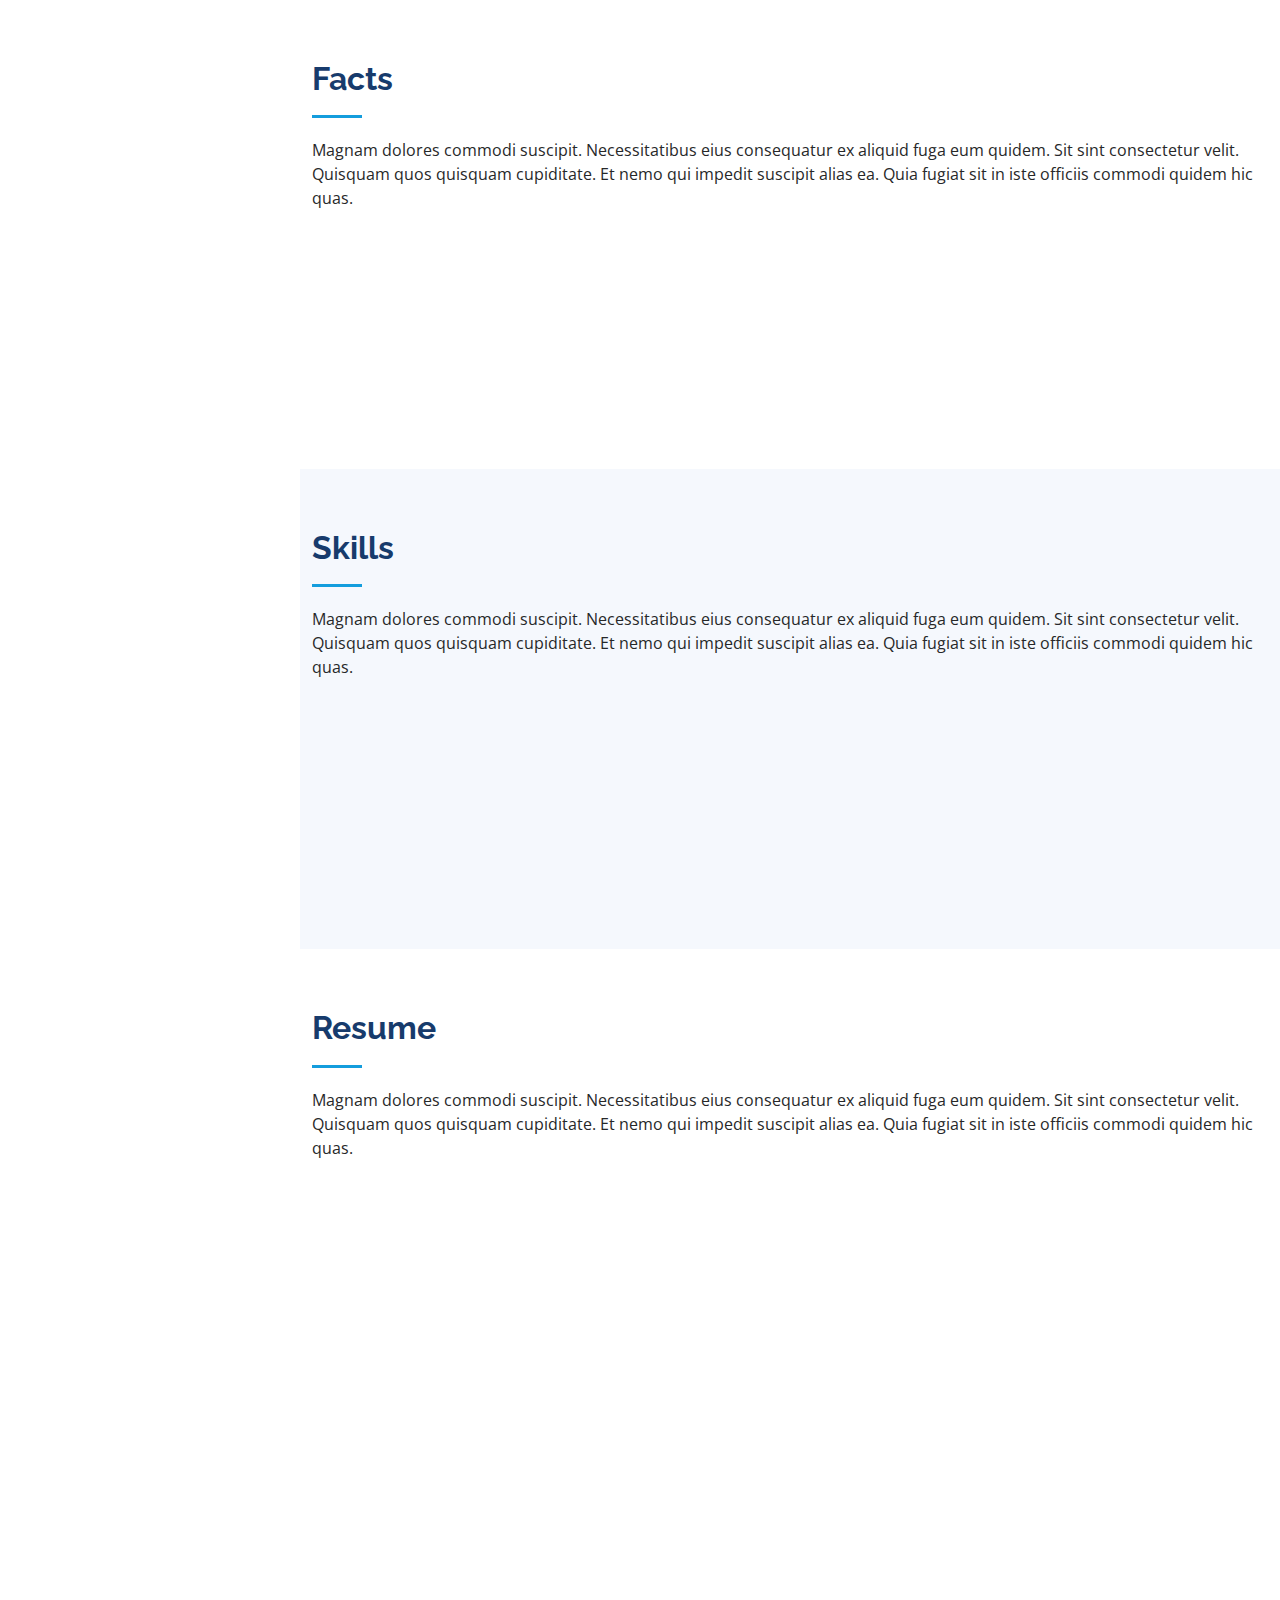
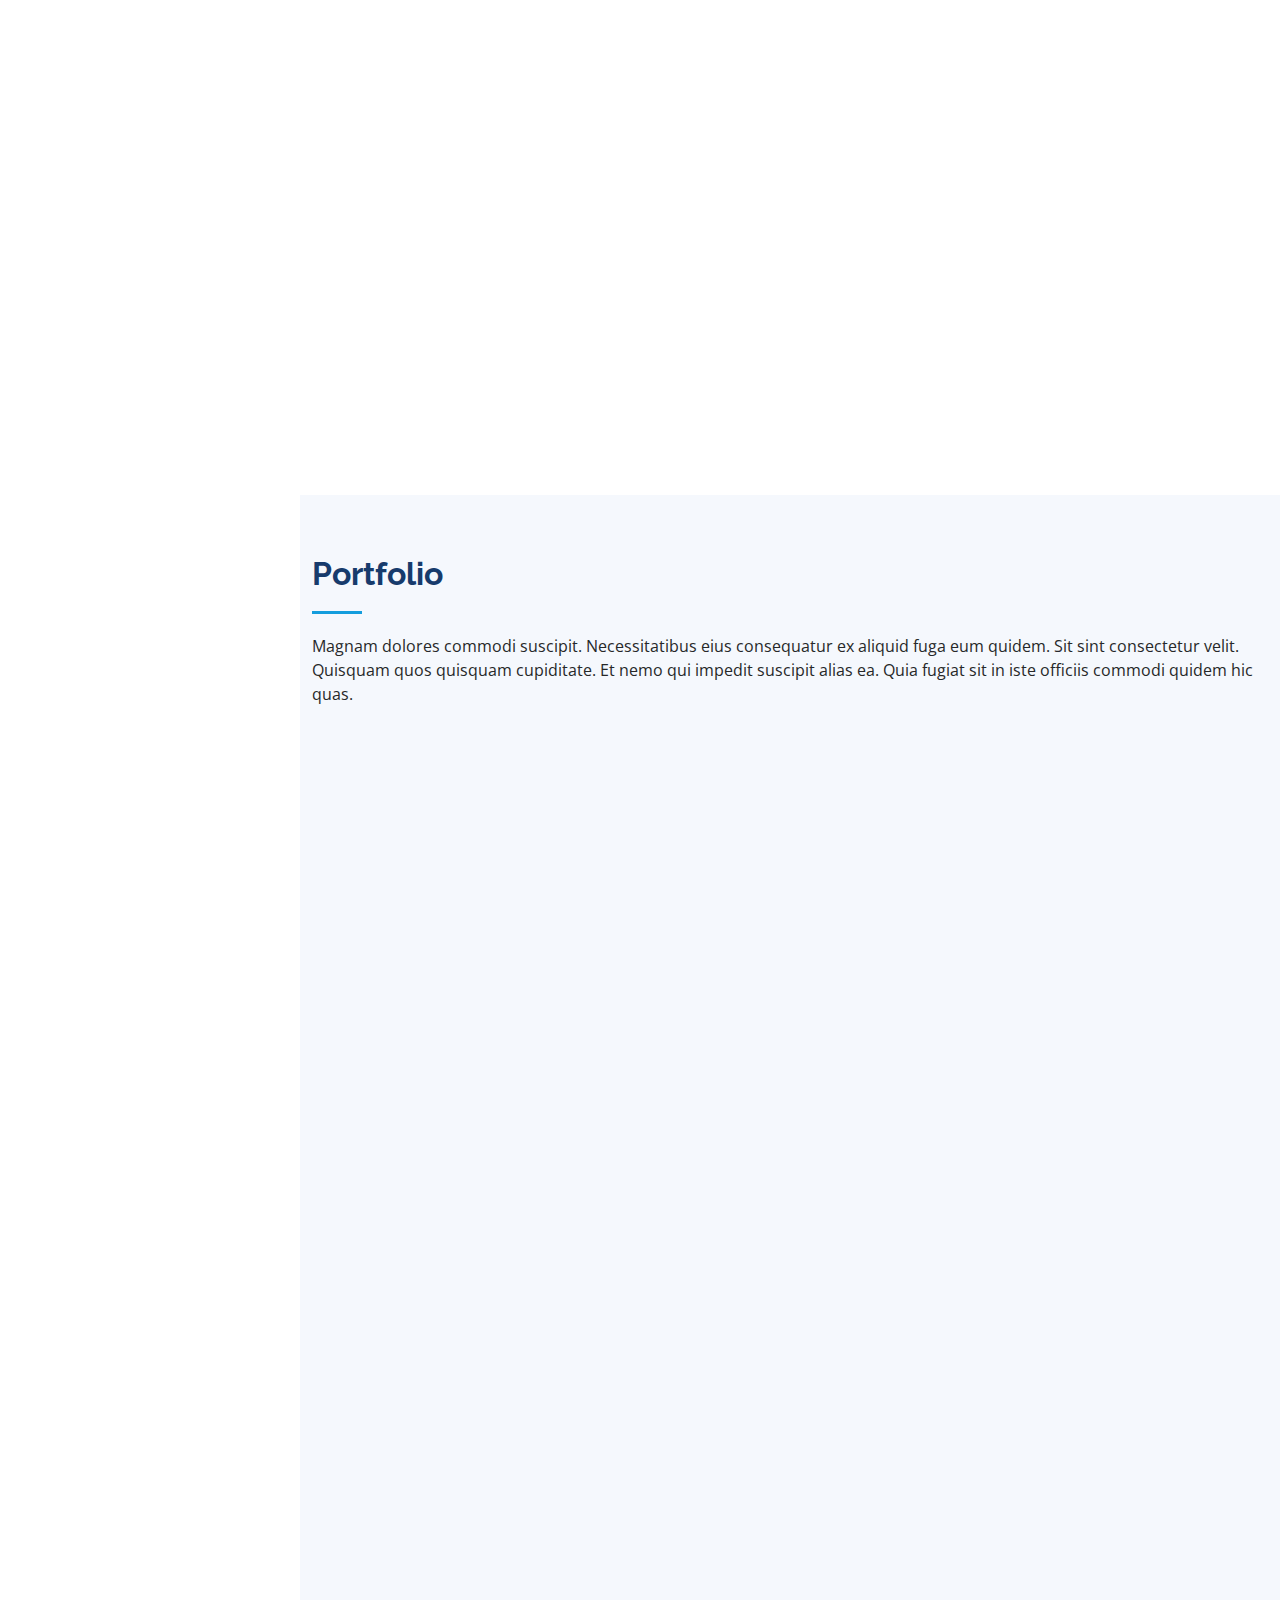
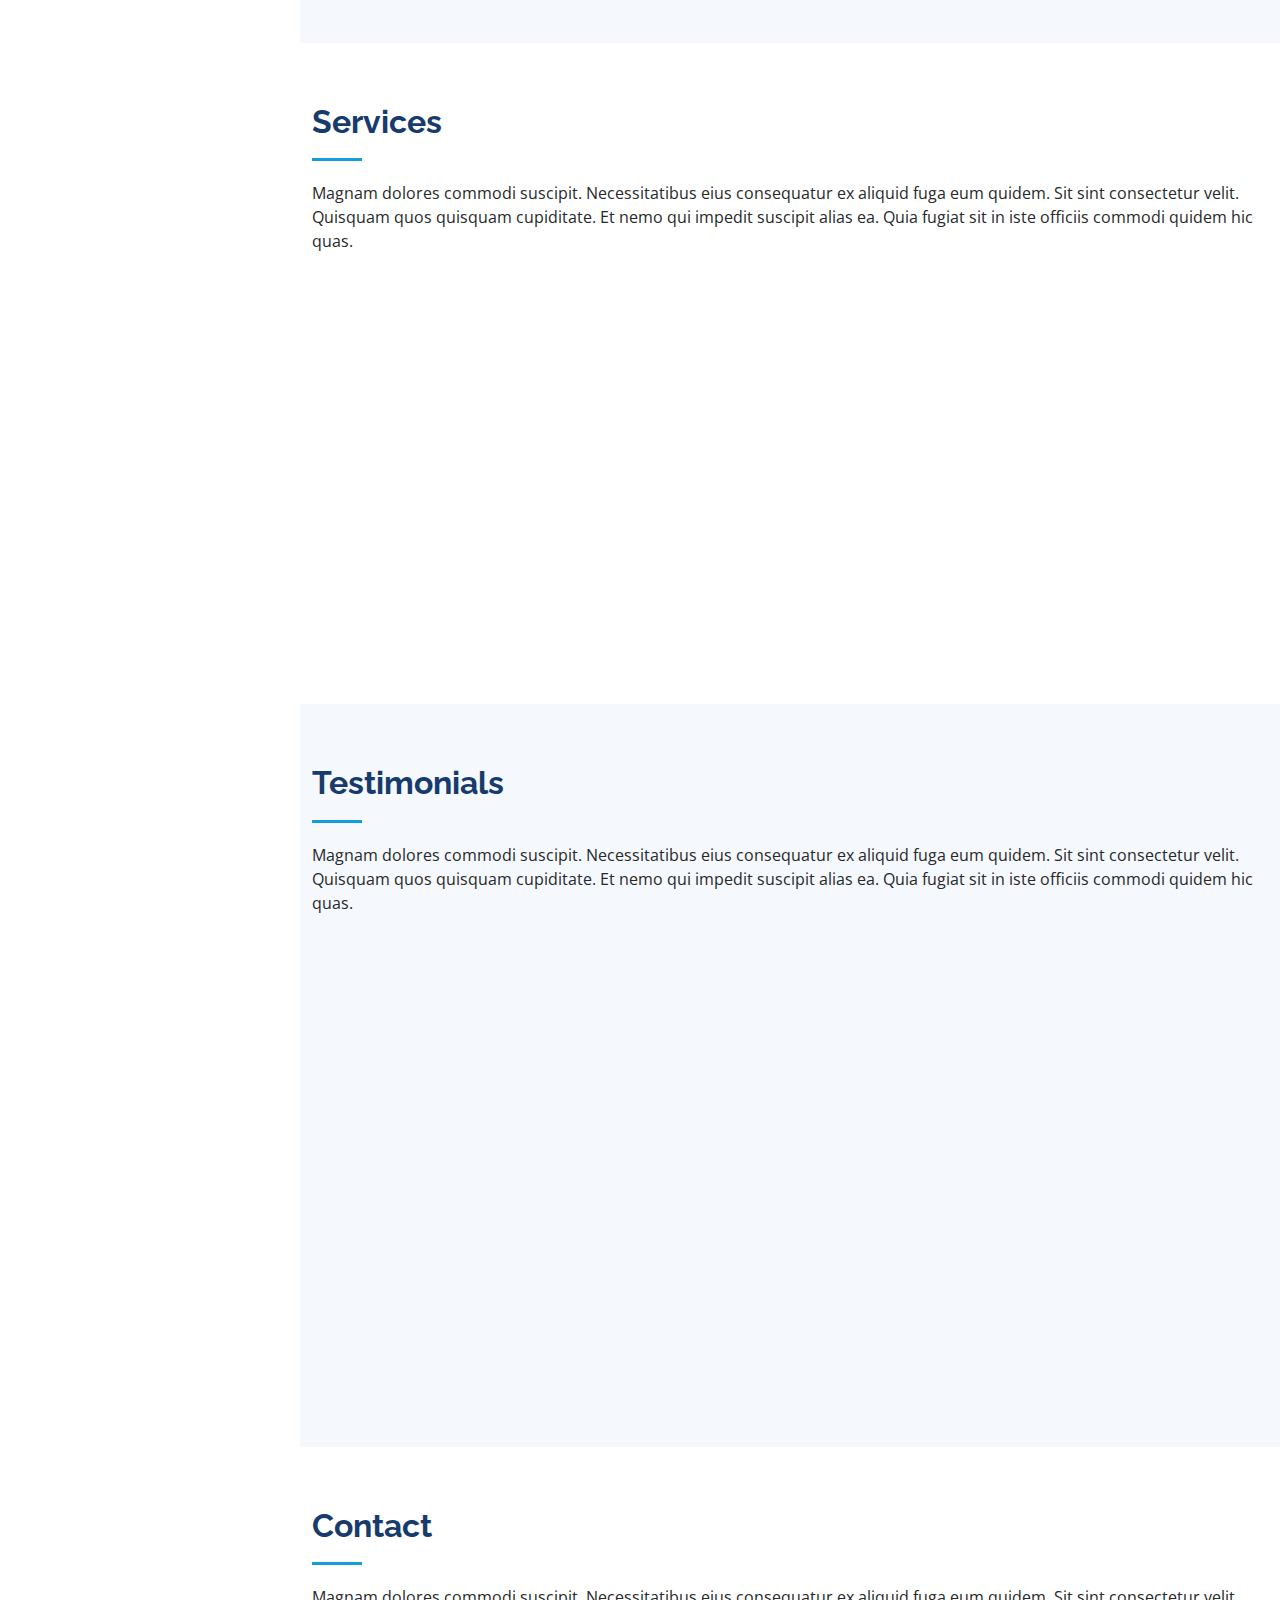
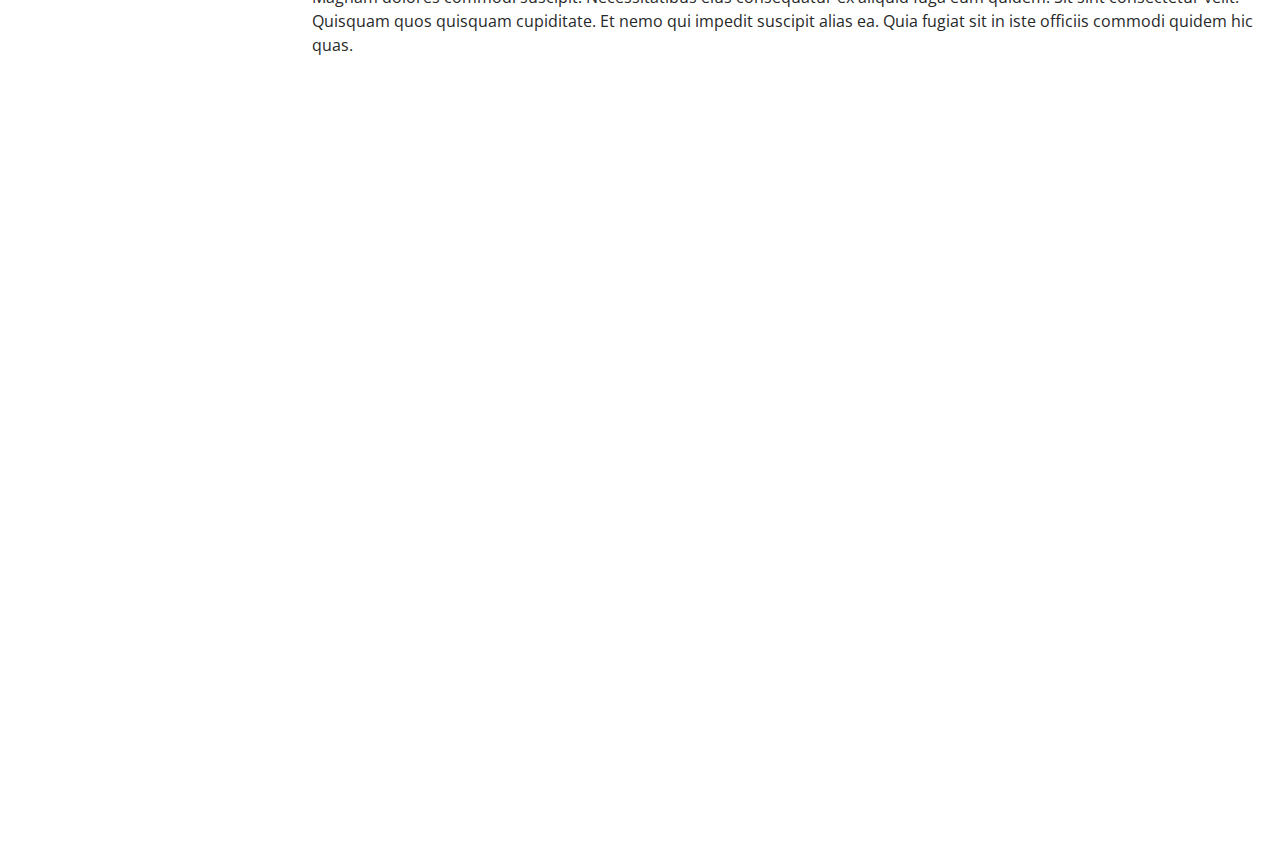
==== commit 9c39193b: "change the website" ====
--- a/index.html
+++ b/index.html
@@ -5,7 +5,7 @@
   <meta charset="utf-8">
   <meta content="width=device-width, initial-scale=1.0" name="viewport">
 
-  <title>Bikin Bootstrap Template - Index</title>
+  <title>iPortfolio Bootstrap Template - Index</title>
   <meta content="" name="description">
   <meta content="" name="keywords">
 
@@ -14,7 +14,7 @@
   <link href="assets/img/apple-touch-icon.png" rel="apple-touch-icon">
 
   <!-- Google Fonts -->
-  <link href="https://fonts.googleapis.com/css?family=Open+Sans:300,300i,400,400i,600,600i,700,700i|Krub:300,300i,400,400i,500,500i,600,600i,700,700i|Poppins:300,300i,400,400i,500,500i,600,600i,700,700i" rel="stylesheet">
+  <link href="https://fonts.googleapis.com/css?family=Open+Sans:300,300i,400,400i,600,600i,700,700i|Raleway:300,300i,400,400i,500,500i,600,600i,700,700i|Poppins:300,300i,400,400i,500,500i,600,600i,700,700i" rel="stylesheet">
 
   <!-- Vendor CSS Files -->
   <link href="assets/vendor/aos/aos.css" rel="stylesheet">
@@ -28,9 +28,9 @@
   <link href="assets/css/style.css" rel="stylesheet">
 
   <!-- =======================================================
-  * Template Name: Bikin
+  * Template Name: iPortfolio
   * Updated: Mar 10 2023 with Bootstrap v5.2.3
-  * Template URL: https://bootstrapmade.com/bikin-free-simple-landing-page-template/
+  * Template URL: https://bootstrapmade.com/iportfolio-bootstrap-portfolio-websites-template/
   * Author: BootstrapMade.com
   * License: https://bootstrapmade.com/license/
   ======================================================== -->
@@ -38,58 +38,44 @@
 
 <body>
 
+  <!-- ======= Mobile nav toggle button ======= -->
+  <i class="bi bi-list mobile-nav-toggle d-xl-none"></i>
+
   <!-- ======= Header ======= -->
-  <header id="header" class="fixed-top">
-    <div class="container d-flex align-items-center justify-content-between">
-
-      <h1 class="logo"><a href="index.html">Bikin</a></h1>
-      <!-- Uncomment below if you prefer to use an image logo -->
-      <!-- <a href="index.html" class="logo"><img src="assets/img/logo.png" alt="" class="img-fluid"></a>-->
-
-      <nav id="navbar" class="navbar">
+  <header id="header">
+    <div class="d-flex flex-column">
+
+      <div class="profile">
+        <img src="assets/img/profile-img.jpg" alt="" class="img-fluid rounded-circle">
+        <h1 class="text-light"><a href="index.html">Alex Smith</a></h1>
+        <div class="social-links mt-3 text-center">
+          <a href="#" class="twitter"><i class="bx bxl-twitter"></i></a>
+          <a href="#" class="facebook"><i class="bx bxl-facebook"></i></a>
+          <a href="#" class="instagram"><i class="bx bxl-instagram"></i></a>
+          <a href="#" class="google-plus"><i class="bx bxl-skype"></i></a>
+          <a href="#" class="linkedin"><i class="bx bxl-linkedin"></i></a>
+        </div>
+      </div>
+
+      <nav id="navbar" class="nav-menu navbar">
         <ul>
-          <li><a class="nav-link scrollto active" href="#hero">Home</a></li>
-          <li><a class="nav-link scrollto" href="#about">About</a></li>
-          <li><a class="nav-link scrollto" href="#services">Services</a></li>
-          <li><a class="nav-link scrollto " href="#portfolio">Portfolio</a></li>
-          <li><a class="nav-link scrollto" href="#team">Team</a></li>
-          <li><a class="nav-link scrollto" href="#pricing">Pricing</a></li>
-          <li class="dropdown"><a href="#"><span>Drop Down</span> <i class="bi bi-chevron-down"></i></a>
-            <ul>
-              <li><a href="#">Drop Down 1</a></li>
-              <li class="dropdown"><a href="#"><span>Deep Drop Down</span> <i class="bi bi-chevron-right"></i></a>
-                <ul>
-                  <li><a href="#">Deep Drop Down 1</a></li>
-                  <li><a href="#">Deep Drop Down 2</a></li>
-                  <li><a href="#">Deep Drop Down 3</a></li>
-                  <li><a href="#">Deep Drop Down 4</a></li>
-                  <li><a href="#">Deep Drop Down 5</a></li>
-                </ul>
-              </li>
-              <li><a href="#">Drop Down 2</a></li>
-              <li><a href="#">Drop Down 3</a></li>
-              <li><a href="#">Drop Down 4</a></li>
-            </ul>
-          </li>
-          <li><a class="nav-link scrollto" href="#contact">Contact</a></li>
-          <li><a class="getstarted scrollto" href="#about">Get Started</a></li>
+          <li><a href="#hero" class="nav-link scrollto active"><i class="bx bx-home"></i> <span>Home</span></a></li>
+          <li><a href="#about" class="nav-link scrollto"><i class="bx bx-user"></i> <span>About</span></a></li>
+          <li><a href="#resume" class="nav-link scrollto"><i class="bx bx-file-blank"></i> <span>Resume</span></a></li>
+          <li><a href="#portfolio" class="nav-link scrollto"><i class="bx bx-book-content"></i> <span>Portfolio</span></a></li>
+          <li><a href="#services" class="nav-link scrollto"><i class="bx bx-server"></i> <span>Services</span></a></li>
+          <li><a href="#contact" class="nav-link scrollto"><i class="bx bx-envelope"></i> <span>Contact</span></a></li>
         </ul>
-        <i class="bi bi-list mobile-nav-toggle"></i>
-      </nav><!-- .navbar -->
-
+      </nav><!-- .nav-menu -->
     </div>
   </header><!-- End Header -->
 
   <!-- ======= Hero Section ======= -->
-  <section id="hero" class="d-flex align-items-center">
-
-    <div class="container d-flex flex-column align-items-center justify-content-center" data-aos="fade-up">
-      <h1>Build Better Websites With Bikin</h1>
-      <h2>We are team of talented designers making websites with Bootstrap</h2>
-      <a href="#about" class="btn-get-started scrollto">Get Started</a>
-      <img src="assets/img/hero-img.png" class="img-fluid hero-img" alt="" data-aos="zoom-in" data-aos-delay="150">
+  <section id="hero" class="d-flex flex-column justify-content-center align-items-center">
+    <div class="hero-container" data-aos="fade-in">
+      <h1>Alex Smith</h1>
+      <p>I'm <span class="typed" data-typed-items="Designer, Developer, Freelancer, Photographer"></span></p>
     </div>
-
   </section><!-- End Hero -->
 
   <main id="main">
@@ -98,267 +84,239 @@
     <section id="about" class="about">
       <div class="container">
 
-        <div class="row no-gutters">
-          <div class="content col-xl-5 d-flex align-items-stretch" data-aos="fade-right">
-            <div class="content">
-              <h3>Voluptatem dignissimos provident quasi</h3>
-              <p>
-                Lorem ipsum dolor sit amet, consectetur adipiscing elit, sed do eiusmod tempor incididunt ut labore et dolore magna aliqua. Duis aute irure dolor in reprehenderit
-              </p>
-              <a href="#" class="about-btn">About us <i class="bx bx-chevron-right"></i></a>
-            </div>
-          </div>
-          <div class="col-xl-7 d-flex align-items-stretch" data-aos="fade-left">
-            <div class="icon-boxes d-flex flex-column justify-content-center">
-              <div class="row">
-                <div class="col-md-6 icon-box" data-aos="fade-up" data-aos-delay="100">
-                  <i class="bx bx-receipt"></i>
-                  <h4>Corporis voluptates sit</h4>
-                  <p>Consequuntur sunt aut quasi enim aliquam quae harum pariatur laboris nisi ut aliquip</p>
-                </div>
-                <div class="col-md-6 icon-box" data-aos="fade-up" data-aos-delay="200">
-                  <i class="bx bx-cube-alt"></i>
-                  <h4>Ullamco laboris nisi</h4>
-                  <p>Excepteur sint occaecat cupidatat non proident, sunt in culpa qui officia deserunt</p>
-                </div>
-                <div class="col-md-6 icon-box" data-aos="fade-up" data-aos-delay="300">
-                  <i class="bx bx-images"></i>
-                  <h4>Labore consequatur</h4>
-                  <p>Aut suscipit aut cum nemo deleniti aut omnis. Doloribus ut maiores omnis facere</p>
-                </div>
-                <div class="col-md-6 icon-box" data-aos="fade-up" data-aos-delay="400">
-                  <i class="bx bx-shield"></i>
-                  <h4>Beatae veritatis</h4>
-                  <p>Expedita veritatis consequuntur nihil tempore laudantium vitae denat pacta</p>
-                </div>
-              </div>
-            </div><!-- End .content-->
-          </div>
-        </div>
-
-      </div>
-    </section><!-- End About Section -->
-
-    <!-- ======= Clients Section ======= -->
-    <section id="clients" class="clients">
-      <div class="container" data-aos="zoom-in">
+        <div class="section-title">
+          <h2>About</h2>
+          <p>Magnam dolores commodi suscipit. Necessitatibus eius consequatur ex aliquid fuga eum quidem. Sit sint consectetur velit. Quisquam quos quisquam cupiditate. Et nemo qui impedit suscipit alias ea. Quia fugiat sit in iste officiis commodi quidem hic quas.</p>
+        </div>
 
         <div class="row">
-
-          <div class="col-lg-2 col-md-4 col-6 d-flex align-items-center justify-content-center">
-            <img src="assets/img/clients/client-1.png" class="img-fluid" alt="">
-          </div>
-
-          <div class="col-lg-2 col-md-4 col-6 d-flex align-items-center justify-content-center">
-            <img src="assets/img/clients/client-2.png" class="img-fluid" alt="">
-          </div>
-
-          <div class="col-lg-2 col-md-4 col-6 d-flex align-items-center justify-content-center">
-            <img src="assets/img/clients/client-3.png" class="img-fluid" alt="">
-          </div>
-
-          <div class="col-lg-2 col-md-4 col-6 d-flex align-items-center justify-content-center">
-            <img src="assets/img/clients/client-4.png" class="img-fluid" alt="">
-          </div>
-
-          <div class="col-lg-2 col-md-4 col-6 d-flex align-items-center justify-content-center">
-            <img src="assets/img/clients/client-5.png" class="img-fluid" alt="">
-          </div>
-
-          <div class="col-lg-2 col-md-4 col-6 d-flex align-items-center justify-content-center">
-            <img src="assets/img/clients/client-6.png" class="img-fluid" alt="">
-          </div>
-
-        </div>
-
-      </div>
-    </section><!-- End Clients Section -->
-
-    <!-- ======= Features Section ======= -->
-    <section id="features" class="features" data-aos="fade-up">
-      <div class="container">
-
-        <div class="section-title">
-          <h2>Features</h2>
-          <p>Magnam dolores commodi suscipit. Necessitatibus eius consequatur ex aliquid fuga eum quidem. Sit sint consectetur velit. Quisquam quos quisquam cupiditate. Et nemo qui impedit suscipit alias ea. Quia fugiat sit in iste officiis commodi quidem hic quas.</p>
-        </div>
-
-        <div class="row content">
-          <div class="col-md-5" data-aos="fade-right" data-aos-delay="100">
-            <img src="assets/img/features-1.png" class="img-fluid" alt="">
-          </div>
-          <div class="col-md-7 pt-4" data-aos="fade-left" data-aos-delay="100">
-            <h3>Voluptatem dignissimos provident quasi corporis voluptates sit assumenda.</h3>
+          <div class="col-lg-4" data-aos="fade-right">
+            <img src="assets/img/profile-img.jpg" class="img-fluid" alt="">
+          </div>
+          <div class="col-lg-8 pt-4 pt-lg-0 content" data-aos="fade-left">
+            <h3>UI/UX Designer &amp; Web Developer.</h3>
             <p class="fst-italic">
               Lorem ipsum dolor sit amet, consectetur adipiscing elit, sed do eiusmod tempor incididunt ut labore et dolore
               magna aliqua.
             </p>
-            <ul>
-              <li><i class="bi bi-check"></i> Ullamco laboris nisi ut aliquip ex ea commodo consequat.</li>
-              <li><i class="bi bi-check"></i> Duis aute irure dolor in reprehenderit in voluptate velit.</li>
-              <li><i class="bi bi-check"></i> Ullam est qui quos consequatur eos accusamus.</li>
-            </ul>
-          </div>
-        </div>
-
-        <div class="row content">
-          <div class="col-md-5 order-1 order-md-2" data-aos="fade-left">
-            <img src="assets/img/features-2.png" class="img-fluid" alt="">
-          </div>
-          <div class="col-md-7 pt-5 order-2 order-md-1" data-aos="fade-right">
-            <h3>Corporis temporibus maiores provident</h3>
-            <p class="fst-italic">
-              Lorem ipsum dolor sit amet, consectetur adipiscing elit, sed do eiusmod tempor incididunt ut labore et dolore
-              magna aliqua.
+            <div class="row">
+              <div class="col-lg-6">
+                <ul>
+                  <li><i class="bi bi-chevron-right"></i> <strong>Birthday:</strong> <span>1 May 1995</span></li>
+                  <li><i class="bi bi-chevron-right"></i> <strong>Website:</strong> <span>www.example.com</span></li>
+                  <li><i class="bi bi-chevron-right"></i> <strong>Phone:</strong> <span>+123 456 7890</span></li>
+                  <li><i class="bi bi-chevron-right"></i> <strong>City:</strong> <span>New York, USA</span></li>
+                </ul>
+              </div>
+              <div class="col-lg-6">
+                <ul>
+                  <li><i class="bi bi-chevron-right"></i> <strong>Age:</strong> <span>30</span></li>
+                  <li><i class="bi bi-chevron-right"></i> <strong>Degree:</strong> <span>Master</span></li>
+                  <li><i class="bi bi-chevron-right"></i> <strong>PhEmailone:</strong> <span>email@example.com</span></li>
+                  <li><i class="bi bi-chevron-right"></i> <strong>Freelance:</strong> <span>Available</span></li>
+                </ul>
+              </div>
+            </div>
+            <p>
+              Officiis eligendi itaque labore et dolorum mollitia officiis optio vero. Quisquam sunt adipisci omnis et ut. Nulla accusantium dolor incidunt officia tempore. Et eius omnis.
+              Cupiditate ut dicta maxime officiis quidem quia. Sed et consectetur qui quia repellendus itaque neque. Aliquid amet quidem ut quaerat cupiditate. Ab et eum qui repellendus omnis culpa magni laudantium dolores.
             </p>
-            <p>
-              Ullamco laboris nisi ut aliquip ex ea commodo consequat. Duis aute irure dolor in reprehenderit in voluptate
-              velit esse cillum dolore eu fugiat nulla pariatur. Excepteur sint occaecat cupidatat non proident, sunt in
-              culpa qui officia deserunt mollit anim id est laborum
-            </p>
-          </div>
-        </div>
-
-        <div class="row content">
-          <div class="col-md-5" data-aos="fade-right">
-            <img src="assets/img/features-3.png" class="img-fluid" alt="">
-          </div>
-          <div class="col-md-7 pt-5" data-aos="fade-left">
-            <h3>Sunt consequatur ad ut est nulla consectetur reiciendis animi voluptas</h3>
-            <p>Cupiditate placeat cupiditate placeat est ipsam culpa. Delectus quia minima quod. Sunt saepe odit aut quia voluptatem hic voluptas dolor doloremque.</p>
-            <ul>
-              <li><i class="bi bi-check"></i> Ullamco laboris nisi ut aliquip ex ea commodo consequat.</li>
-              <li><i class="bi bi-check"></i> Duis aute irure dolor in reprehenderit in voluptate velit.</li>
-              <li><i class="bi bi-check"></i> Facilis ut et voluptatem aperiam. Autem soluta ad fugiat.</li>
-            </ul>
-          </div>
-        </div>
-
-        <div class="row content">
-          <div class="col-md-5 order-1 order-md-2" data-aos="fade-left">
-            <img src="assets/img/features-4.png" class="img-fluid" alt="">
-          </div>
-          <div class="col-md-7 pt-5 order-2 order-md-1" data-aos="fade-right">
-            <h3>Quas et necessitatibus eaque impedit ipsum animi consequatur incidunt in</h3>
-            <p class="fst-italic">
-              Lorem ipsum dolor sit amet, consectetur adipiscing elit, sed do eiusmod tempor incididunt ut labore et dolore
-              magna aliqua.
-            </p>
-            <p>
-              Ullamco laboris nisi ut aliquip ex ea commodo consequat. Duis aute irure dolor in reprehenderit in voluptate
-              velit esse cillum dolore eu fugiat nulla pariatur. Excepteur sint occaecat cupidatat non proident, sunt in
-              culpa qui officia deserunt mollit anim id est laborum
-            </p>
-          </div>
-        </div>
-
-      </div>
-    </section><!-- End Features Section -->
-
-    <!-- ======= Steps Section ======= -->
-    <section id="steps" class="steps">
-      <div class="container">
-
-        <div class="row no-gutters" data-aos="fade-up">
-
-          <div class="col-lg-4 col-md-6 content-item" data-aos="fade-up" data-aos-delay="100">
-            <span>01</span>
-            <h4>Lorem Ipsum</h4>
-            <p>Ulamco laboris nisi ut aliquip ex ea commodo consequat. Et consectetur ducimus vero placeat</p>
-          </div>
-
-          <div class="col-lg-4 col-md-6 content-item" data-aos="fade-up" data-aos-delay="200">
-            <span>02</span>
-            <h4>Repellat Nihil</h4>
-            <p>Dolorem est fugiat occaecati voluptate velit esse. Dicta veritatis dolor quod et vel dire leno para dest</p>
-          </div>
-
-          <div class="col-lg-4 col-md-6 content-item" data-aos="fade-up" data-aos-delay="300">
-            <span>03</span>
-            <h4> Ad ad velit qui</h4>
-            <p>Molestiae officiis omnis illo asperiores. Aut doloribus vitae sunt debitis quo vel nam quis</p>
-          </div>
-
-          <div class="col-lg-4 col-md-6 content-item" data-aos="fade-up" data-aos-delay="100">
-            <span>04</span>
-            <h4>Repellendus molestiae</h4>
-            <p>Inventore quo sint a sint rerum. Distinctio blanditiis deserunt quod soluta quod nam mider lando casa</p>
-          </div>
-
-          <div class="col-lg-4 col-md-6 content-item" data-aos="fade-up" data-aos-delay="200">
-            <span>05</span>
-            <h4>Sapiente Magnam</h4>
-            <p>Vitae dolorem in deleniti ipsum omnis tempore voluptatem. Qui possimus est repellendus est quibusdam</p>
-          </div>
-
-          <div class="col-lg-4 col-md-6 content-item" data-aos="fade-up" data-aos-delay="300">
-            <span>06</span>
-            <h4>Facilis Impedit</h4>
-            <p>Quis eum numquam veniam ea voluptatibus voluptas. Excepturi aut nostrum repudiandae voluptatibus corporis sequi</p>
-          </div>
-
-        </div>
-
-      </div>
-    </section><!-- End Steps Section -->
-
-    <!-- ======= Services Section ======= -->
-    <section id="services" class="services">
-      <div class="container" data-aos="fade-up">
-
-        <div class="section-title">
-          <h2>Services</h2>
+          </div>
+        </div>
+
+      </div>
+    </section><!-- End About Section -->
+
+    <!-- ======= Facts Section ======= -->
+    <section id="facts" class="facts">
+      <div class="container">
+
+        <div class="section-title">
+          <h2>Facts</h2>
+          <p>Magnam dolores commodi suscipit. Necessitatibus eius consequatur ex aliquid fuga eum quidem. Sit sint consectetur velit. Quisquam quos quisquam cupiditate. Et nemo qui impedit suscipit alias ea. Quia fugiat sit in iste officiis commodi quidem hic quas.</p>
+        </div>
+
+        <div class="row no-gutters">
+
+          <div class="col-lg-3 col-md-6 d-md-flex align-items-md-stretch" data-aos="fade-up">
+            <div class="count-box">
+              <i class="bi bi-emoji-smile"></i>
+              <span data-purecounter-start="0" data-purecounter-end="232" data-purecounter-duration="1" class="purecounter"></span>
+              <p><strong>Happy Clients</strong> consequuntur quae</p>
+            </div>
+          </div>
+
+          <div class="col-lg-3 col-md-6 d-md-flex align-items-md-stretch" data-aos="fade-up" data-aos-delay="100">
+            <div class="count-box">
+              <i class="bi bi-journal-richtext"></i>
+              <span data-purecounter-start="0" data-purecounter-end="521" data-purecounter-duration="1" class="purecounter"></span>
+              <p><strong>Projects</strong> adipisci atque cum quia aut</p>
+            </div>
+          </div>
+
+          <div class="col-lg-3 col-md-6 d-md-flex align-items-md-stretch" data-aos="fade-up" data-aos-delay="200">
+            <div class="count-box">
+              <i class="bi bi-headset"></i>
+              <span data-purecounter-start="0" data-purecounter-end="1453" data-purecounter-duration="1" class="purecounter"></span>
+              <p><strong>Hours Of Support</strong> aut commodi quaerat</p>
+            </div>
+          </div>
+
+          <div class="col-lg-3 col-md-6 d-md-flex align-items-md-stretch" data-aos="fade-up" data-aos-delay="300">
+            <div class="count-box">
+              <i class="bi bi-people"></i>
+              <span data-purecounter-start="0" data-purecounter-end="32" data-purecounter-duration="1" class="purecounter"></span>
+              <p><strong>Hard Workers</strong> rerum asperiores dolor</p>
+            </div>
+          </div>
+
+        </div>
+
+      </div>
+    </section><!-- End Facts Section -->
+
+    <!-- ======= Skills Section ======= -->
+    <section id="skills" class="skills section-bg">
+      <div class="container">
+
+        <div class="section-title">
+          <h2>Skills</h2>
+          <p>Magnam dolores commodi suscipit. Necessitatibus eius consequatur ex aliquid fuga eum quidem. Sit sint consectetur velit. Quisquam quos quisquam cupiditate. Et nemo qui impedit suscipit alias ea. Quia fugiat sit in iste officiis commodi quidem hic quas.</p>
+        </div>
+
+        <div class="row skills-content">
+
+          <div class="col-lg-6" data-aos="fade-up">
+
+            <div class="progress">
+              <span class="skill">HTML <i class="val">100%</i></span>
+              <div class="progress-bar-wrap">
+                <div class="progress-bar" role="progressbar" aria-valuenow="100" aria-valuemin="0" aria-valuemax="100"></div>
+              </div>
+            </div>
+
+            <div class="progress">
+              <span class="skill">CSS <i class="val">90%</i></span>
+              <div class="progress-bar-wrap">
+                <div class="progress-bar" role="progressbar" aria-valuenow="90" aria-valuemin="0" aria-valuemax="100"></div>
+              </div>
+            </div>
+
+            <div class="progress">
+              <span class="skill">JavaScript <i class="val">75%</i></span>
+              <div class="progress-bar-wrap">
+                <div class="progress-bar" role="progressbar" aria-valuenow="75" aria-valuemin="0" aria-valuemax="100"></div>
+              </div>
+            </div>
+
+          </div>
+
+          <div class="col-lg-6" data-aos="fade-up" data-aos-delay="100">
+
+            <div class="progress">
+              <span class="skill">PHP <i class="val">80%</i></span>
+              <div class="progress-bar-wrap">
+                <div class="progress-bar" role="progressbar" aria-valuenow="80" aria-valuemin="0" aria-valuemax="100"></div>
+              </div>
+            </div>
+
+            <div class="progress">
+              <span class="skill">WordPress/CMS <i class="val">90%</i></span>
+              <div class="progress-bar-wrap">
+                <div class="progress-bar" role="progressbar" aria-valuenow="90" aria-valuemin="0" aria-valuemax="100"></div>
+              </div>
+            </div>
+
+            <div class="progress">
+              <span class="skill">Photoshop <i class="val">55%</i></span>
+              <div class="progress-bar-wrap">
+                <div class="progress-bar" role="progressbar" aria-valuenow="55" aria-valuemin="0" aria-valuemax="100"></div>
+              </div>
+            </div>
+
+          </div>
+
+        </div>
+
+      </div>
+    </section><!-- End Skills Section -->
+
+    <!-- ======= Resume Section ======= -->
+    <section id="resume" class="resume">
+      <div class="container">
+
+        <div class="section-title">
+          <h2>Resume</h2>
           <p>Magnam dolores commodi suscipit. Necessitatibus eius consequatur ex aliquid fuga eum quidem. Sit sint consectetur velit. Quisquam quos quisquam cupiditate. Et nemo qui impedit suscipit alias ea. Quia fugiat sit in iste officiis commodi quidem hic quas.</p>
         </div>
 
         <div class="row">
-          <div class="col-md-6 col-lg-3 d-flex align-items-stretch mb-5 mb-lg-0" data-aos="fade-up" data-aos-delay="100">
-            <div class="icon-box">
-              <div class="icon"><i class="bx bxl-dribbble"></i></div>
-              <h4 class="title"><a href="">Lorem Ipsum</a></h4>
-              <p class="description">Voluptatum deleniti atque corrupti quos dolores et quas molestias excepturi</p>
-            </div>
-          </div>
-
-          <div class="col-md-6 col-lg-3 d-flex align-items-stretch mb-5 mb-lg-0" data-aos="fade-up" data-aos-delay="200">
-            <div class="icon-box">
-              <div class="icon"><i class="bx bx-file"></i></div>
-              <h4 class="title"><a href="">Sed ut perspiciatis</a></h4>
-              <p class="description">Duis aute irure dolor in reprehenderit in voluptate velit esse cillum dolore</p>
-            </div>
-          </div>
-
-          <div class="col-md-6 col-lg-3 d-flex align-items-stretch mb-5 mb-lg-0" data-aos="fade-up" data-aos-delay="300">
-            <div class="icon-box">
-              <div class="icon"><i class="bx bx-tachometer"></i></div>
-              <h4 class="title"><a href="">Magni Dolores</a></h4>
-              <p class="description">Excepteur sint occaecat cupidatat non proident, sunt in culpa qui officia</p>
-            </div>
-          </div>
-
-          <div class="col-md-6 col-lg-3 d-flex align-items-stretch mb-5 mb-lg-0" data-aos="fade-up" data-aos-delay="400">
-            <div class="icon-box">
-              <div class="icon"><i class="bx bx-layer"></i></div>
-              <h4 class="title"><a href="">Nemo Enim</a></h4>
-              <p class="description">At vero eos et accusamus et iusto odio dignissimos ducimus qui blanditiis</p>
-            </div>
-          </div>
-
-        </div>
-
-      </div>
-    </section><!-- End Services Section -->
+          <div class="col-lg-6" data-aos="fade-up">
+            <h3 class="resume-title">Sumary</h3>
+            <div class="resume-item pb-0">
+              <h4>Alex Smith</h4>
+              <p><em>Innovative and deadline-driven Graphic Designer with 3+ years of experience designing and developing user-centered digital/print marketing material from initial concept to final, polished deliverable.</em></p>
+              <ul>
+                <li>Portland par 127,Orlando, FL</li>
+                <li>(123) 456-7891</li>
+                <li>alice.barkley@example.com</li>
+              </ul>
+            </div>
+
+            <h3 class="resume-title">Education</h3>
+            <div class="resume-item">
+              <h4>Master of Fine Arts &amp; Graphic Design</h4>
+              <h5>2015 - 2016</h5>
+              <p><em>Rochester Institute of Technology, Rochester, NY</em></p>
+              <p>Qui deserunt veniam. Et sed aliquam labore tempore sed quisquam iusto autem sit. Ea vero voluptatum qui ut dignissimos deleniti nerada porti sand markend</p>
+            </div>
+            <div class="resume-item">
+              <h4>Bachelor of Fine Arts &amp; Graphic Design</h4>
+              <h5>2010 - 2014</h5>
+              <p><em>Rochester Institute of Technology, Rochester, NY</em></p>
+              <p>Quia nobis sequi est occaecati aut. Repudiandae et iusto quae reiciendis et quis Eius vel ratione eius unde vitae rerum voluptates asperiores voluptatem Earum molestiae consequatur neque etlon sader mart dila</p>
+            </div>
+          </div>
+          <div class="col-lg-6" data-aos="fade-up" data-aos-delay="100">
+            <h3 class="resume-title">Professional Experience</h3>
+            <div class="resume-item">
+              <h4>Senior graphic design specialist</h4>
+              <h5>2019 - Present</h5>
+              <p><em>Experion, New York, NY </em></p>
+              <ul>
+                <li>Lead in the design, development, and implementation of the graphic, layout, and production communication materials</li>
+                <li>Delegate tasks to the 7 members of the design team and provide counsel on all aspects of the project. </li>
+                <li>Supervise the assessment of all graphic materials in order to ensure quality and accuracy of the design</li>
+                <li>Oversee the efficient use of production project budgets ranging from $2,000 - $25,000</li>
+              </ul>
+            </div>
+            <div class="resume-item">
+              <h4>Graphic design specialist</h4>
+              <h5>2017 - 2018</h5>
+              <p><em>Stepping Stone Advertising, New York, NY</em></p>
+              <ul>
+                <li>Developed numerous marketing programs (logos, brochures,infographics, presentations, and advertisements).</li>
+                <li>Managed up to 5 projects or tasks at a given time while under pressure</li>
+                <li>Recommended and consulted with clients on the most appropriate graphic design</li>
+                <li>Created 4+ design presentations and proposals a month for clients and account managers</li>
+              </ul>
+            </div>
+          </div>
+        </div>
+
+      </div>
+    </section><!-- End Resume Section -->
 
     <!-- ======= Portfolio Section ======= -->
-    <section id="portfolio" class="portfolio">
-      <div class="container" data-aos="fade-up">
+    <section id="portfolio" class="portfolio section-bg">
+      <div class="container">
 
         <div class="section-title">
           <h2>Portfolio</h2>
           <p>Magnam dolores commodi suscipit. Necessitatibus eius consequatur ex aliquid fuga eum quidem. Sit sint consectetur velit. Quisquam quos quisquam cupiditate. Et nemo qui impedit suscipit alias ea. Quia fugiat sit in iste officiis commodi quidem hic quas.</p>
         </div>
 
-        <div class="row">
+        <div class="row" data-aos="fade-up">
           <div class="col-lg-12 d-flex justify-content-center">
             <ul id="portfolio-flters">
               <li data-filter="*" class="filter-active">All</li>
@@ -369,18 +327,14 @@
           </div>
         </div>
 
-        <div class="row portfolio-container">
+        <div class="row portfolio-container" data-aos="fade-up" data-aos-delay="100">
 
           <div class="col-lg-4 col-md-6 portfolio-item filter-app">
             <div class="portfolio-wrap">
               <img src="assets/img/portfolio/portfolio-1.jpg" class="img-fluid" alt="">
-              <div class="portfolio-info">
-                <h4>App 1</h4>
-                <p>App</p>
-                <div class="portfolio-links">
-                  <a href="assets/img/portfolio/portfolio-1.jpg" data-gallery="portfolioGallery" class="portfolio-lightbox" title="App 1"><i class="bx bx-plus"></i></a>
-                  <a href="portfolio-details.html" title="More Details"><i class="bx bx-link"></i></a>
-                </div>
+              <div class="portfolio-links">
+                <a href="assets/img/portfolio/portfolio-1.jpg" data-gallery="portfolioGallery" class="portfolio-lightbox" title="App 1"><i class="bx bx-plus"></i></a>
+                <a href="portfolio-details.html" title="More Details"><i class="bx bx-link"></i></a>
               </div>
             </div>
           </div>
@@ -388,13 +342,9 @@
           <div class="col-lg-4 col-md-6 portfolio-item filter-web">
             <div class="portfolio-wrap">
               <img src="assets/img/portfolio/portfolio-2.jpg" class="img-fluid" alt="">
-              <div class="portfolio-info">
-                <h4>Web 3</h4>
-                <p>Web</p>
-                <div class="portfolio-links">
-                  <a href="assets/img/portfolio/portfolio-2.jpg" data-gallery="portfolioGallery" class="portfolio-lightbox" title="Web 3"><i class="bx bx-plus"></i></a>
-                  <a href="portfolio-details.html" title="More Details"><i class="bx bx-link"></i></a>
-                </div>
+              <div class="portfolio-links">
+                <a href="assets/img/portfolio/portfolio-2.jpg" data-gallery="portfolioGallery" class="portfolio-lightbox" title="Web 3"><i class="bx bx-plus"></i></a>
+                <a href="portfolio-details.html" title="More Details"><i class="bx bx-link"></i></a>
               </div>
             </div>
           </div>
@@ -402,13 +352,9 @@
           <div class="col-lg-4 col-md-6 portfolio-item filter-app">
             <div class="portfolio-wrap">
               <img src="assets/img/portfolio/portfolio-3.jpg" class="img-fluid" alt="">
-              <div class="portfolio-info">
-                <h4>App 2</h4>
-                <p>App</p>
-                <div class="portfolio-links">
-                  <a href="assets/img/portfolio/portfolio-3.jpg" data-gallery="portfolioGallery" class="portfolio-lightbox" title="App 2"><i class="bx bx-plus"></i></a>
-                  <a href="portfolio-details.html" title="More Details"><i class="bx bx-link"></i></a>
-                </div>
+              <div class="portfolio-links">
+                <a href="assets/img/portfolio/portfolio-3.jpg" data-gallery="portfolioGallery" class="portfolio-lightbox" title="App 2"><i class="bx bx-plus"></i></a>
+                <a href="portfolio-details.html" title="More Details"><i class="bx bx-link"></i></a>
               </div>
             </div>
           </div>
@@ -416,13 +362,9 @@
           <div class="col-lg-4 col-md-6 portfolio-item filter-card">
             <div class="portfolio-wrap">
               <img src="assets/img/portfolio/portfolio-4.jpg" class="img-fluid" alt="">
-              <div class="portfolio-info">
-                <h4>Card 2</h4>
-                <p>Card</p>
-                <div class="portfolio-links">
-                  <a href="assets/img/portfolio/portfolio-4.jpg" data-gallery="portfolioGallery" class="portfolio-lightbox" title="Card 2"><i class="bx bx-plus"></i></a>
-                  <a href="portfolio-details.html" title="More Details"><i class="bx bx-link"></i></a>
-                </div>
+              <div class="portfolio-links">
+                <a href="assets/img/portfolio/portfolio-4.jpg" data-gallery="portfolioGallery" class="portfolio-lightbox" title="Card 2"><i class="bx bx-plus"></i></a>
+                <a href="portfolio-details.html" title="More Details"><i class="bx bx-link"></i></a>
               </div>
             </div>
           </div>
@@ -430,13 +372,9 @@
           <div class="col-lg-4 col-md-6 portfolio-item filter-web">
             <div class="portfolio-wrap">
               <img src="assets/img/portfolio/portfolio-5.jpg" class="img-fluid" alt="">
-              <div class="portfolio-info">
-                <h4>Web 2</h4>
-                <p>Web</p>
-                <div class="portfolio-links">
-                  <a href="assets/img/portfolio/portfolio-5.jpg" data-gallery="portfolioGallery" class="portfolio-lightbox" title="Web 2"><i class="bx bx-plus"></i></a>
-                  <a href="portfolio-details.html" title="More Details"><i class="bx bx-link"></i></a>
-                </div>
+              <div class="portfolio-links">
+                <a href="assets/img/portfolio/portfolio-5.jpg" data-gallery="portfolioGallery" class="portfolio-lightbox" title="Web 2"><i class="bx bx-plus"></i></a>
+                <a href="portfolio-details.html" title="More Details"><i class="bx bx-link"></i></a>
               </div>
             </div>
           </div>
@@ -444,13 +382,9 @@
           <div class="col-lg-4 col-md-6 portfolio-item filter-app">
             <div class="portfolio-wrap">
               <img src="assets/img/portfolio/portfolio-6.jpg" class="img-fluid" alt="">
-              <div class="portfolio-info">
-                <h4>App 3</h4>
-                <p>App</p>
-                <div class="portfolio-links">
-                  <a href="assets/img/portfolio/portfolio-6.jpg" data-gallery="portfolioGallery" class="portfolio-lightbox" title="App 3"><i class="bx bx-plus"></i></a>
-                  <a href="portfolio-details.html" title="More Details"><i class="bx bx-link"></i></a>
-                </div>
+              <div class="portfolio-links">
+                <a href="assets/img/portfolio/portfolio-6.jpg" data-gallery="portfolioGallery" class="portfolio-lightbox" title="App 3"><i class="bx bx-plus"></i></a>
+                <a href="portfolio-details.html" title="More Details"><i class="bx bx-link"></i></a>
               </div>
             </div>
           </div>
@@ -458,13 +392,9 @@
           <div class="col-lg-4 col-md-6 portfolio-item filter-card">
             <div class="portfolio-wrap">
               <img src="assets/img/portfolio/portfolio-7.jpg" class="img-fluid" alt="">
-              <div class="portfolio-info">
-                <h4>Card 1</h4>
-                <p>Card</p>
-                <div class="portfolio-links">
-                  <a href="assets/img/portfolio/portfolio-7.jpg" data-gallery="portfolioGallery" class="portfolio-lightbox" title="Card 1"><i class="bx bx-plus"></i></a>
-                  <a href="portfolio-details.html" title="More Details"><i class="bx bx-link"></i></a>
-                </div>
+              <div class="portfolio-links">
+                <a href="assets/img/portfolio/portfolio-7.jpg" data-gallery="portfolioGallery" class="portfolio-lightbox" title="Card 1"><i class="bx bx-plus"></i></a>
+                <a href="portfolio-details.html" title="More Details"><i class="bx bx-link"></i></a>
               </div>
             </div>
           </div>
@@ -472,13 +402,9 @@
           <div class="col-lg-4 col-md-6 portfolio-item filter-card">
             <div class="portfolio-wrap">
               <img src="assets/img/portfolio/portfolio-8.jpg" class="img-fluid" alt="">
-              <div class="portfolio-info">
-                <h4>Card 3</h4>
-                <p>Card</p>
-                <div class="portfolio-links">
-                  <a href="assets/img/portfolio/portfolio-8.jpg" data-gallery="portfolioGallery" class="portfolio-lightbox" title="Card 3"><i class="bx bx-plus"></i></a>
-                  <a href="portfolio-details.html" title="More Details"><i class="bx bx-link"></i></a>
-                </div>
+              <div class="portfolio-links">
+                <a href="assets/img/portfolio/portfolio-8.jpg" data-gallery="portfolioGallery" class="portfolio-lightbox" title="Card 3"><i class="bx bx-plus"></i></a>
+                <a href="portfolio-details.html" title="More Details"><i class="bx bx-link"></i></a>
               </div>
             </div>
           </div>
@@ -486,13 +412,9 @@
           <div class="col-lg-4 col-md-6 portfolio-item filter-web">
             <div class="portfolio-wrap">
               <img src="assets/img/portfolio/portfolio-9.jpg" class="img-fluid" alt="">
-              <div class="portfolio-info">
-                <h4>Web 3</h4>
-                <p>Web</p>
-                <div class="portfolio-links">
-                  <a href="assets/img/portfolio/portfolio-9.jpg" data-gallery="portfolioGallery" class="portfolio-lightbox" title="Web 3"><i class="bx bx-plus"></i></a>
-                  <a href="portfolio-details.html" title="More Details"><i class="bx bx-link"></i></a>
-                </div>
+              <div class="portfolio-links">
+                <a href="assets/img/portfolio/portfolio-9.jpg" data-gallery="portfolioGallery" class="portfolio-lightbox" title="Web 3"><i class="bx bx-plus"></i></a>
+                <a href="portfolio-details.html" title="More Details"><i class="bx bx-link"></i></a>
               </div>
             </div>
           </div>
@@ -501,10 +423,55 @@
 
       </div>
     </section><!-- End Portfolio Section -->
+
+    <!-- ======= Services Section ======= -->
+    <section id="services" class="services">
+      <div class="container">
+
+        <div class="section-title">
+          <h2>Services</h2>
+          <p>Magnam dolores commodi suscipit. Necessitatibus eius consequatur ex aliquid fuga eum quidem. Sit sint consectetur velit. Quisquam quos quisquam cupiditate. Et nemo qui impedit suscipit alias ea. Quia fugiat sit in iste officiis commodi quidem hic quas.</p>
+        </div>
+
+        <div class="row">
+          <div class="col-lg-4 col-md-6 icon-box" data-aos="fade-up">
+            <div class="icon"><i class="bi bi-briefcase"></i></div>
+            <h4 class="title"><a href="">Lorem Ipsum</a></h4>
+            <p class="description">Voluptatum deleniti atque corrupti quos dolores et quas molestias excepturi sint occaecati cupiditate non provident</p>
+          </div>
+          <div class="col-lg-4 col-md-6 icon-box" data-aos="fade-up" data-aos-delay="100">
+            <div class="icon"><i class="bi bi-card-checklist"></i></div>
+            <h4 class="title"><a href="">Dolor Sitema</a></h4>
+            <p class="description">Minim veniam, quis nostrud exercitation ullamco laboris nisi ut aliquip ex ea commodo consequat tarad limino ata</p>
+          </div>
+          <div class="col-lg-4 col-md-6 icon-box" data-aos="fade-up" data-aos-delay="200">
+            <div class="icon"><i class="bi bi-bar-chart"></i></div>
+            <h4 class="title"><a href="">Sed ut perspiciatis</a></h4>
+            <p class="description">Duis aute irure dolor in reprehenderit in voluptate velit esse cillum dolore eu fugiat nulla pariatur</p>
+          </div>
+          <div class="col-lg-4 col-md-6 icon-box" data-aos="fade-up" data-aos-delay="300">
+            <div class="icon"><i class="bi bi-binoculars"></i></div>
+            <h4 class="title"><a href="">Magni Dolores</a></h4>
+            <p class="description">Excepteur sint occaecat cupidatat non proident, sunt in culpa qui officia deserunt mollit anim id est laborum</p>
+          </div>
+          <div class="col-lg-4 col-md-6 icon-box" data-aos="fade-up" data-aos-delay="400">
+            <div class="icon"><i class="bi bi-brightness-high"></i></div>
+            <h4 class="title"><a href="">Nemo Enim</a></h4>
+            <p class="description">At vero eos et accusamus et iusto odio dignissimos ducimus qui blanditiis praesentium voluptatum deleniti atque</p>
+          </div>
+          <div class="col-lg-4 col-md-6 icon-box" data-aos="fade-up" data-aos-delay="500">
+            <div class="icon"><i class="bi bi-calendar4-week"></i></div>
+            <h4 class="title"><a href="">Eiusmod Tempor</a></h4>
+            <p class="description">Et harum quidem rerum facilis est et expedita distinctio. Nam libero tempore, cum soluta nobis est eligendi</p>
+          </div>
+        </div>
+
+      </div>
+    </section><!-- End Services Section -->
 
     <!-- ======= Testimonials Section ======= -->
     <section id="testimonials" class="testimonials section-bg">
-      <div class="container" data-aos="fade-up">
+      <div class="container">
 
         <div class="section-title">
           <h2>Testimonials</h2>
@@ -515,7 +482,7 @@
           <div class="swiper-wrapper">
 
             <div class="swiper-slide">
-              <div class="testimonial-item">
+              <div class="testimonial-item" data-aos="fade-up">
                 <p>
                   <i class="bx bxs-quote-alt-left quote-icon-left"></i>
                   Proin iaculis purus consequat sem cure digni ssim donec porttitora entum suscipit rhoncus. Accusantium quam, ultricies eget id, aliquam eget nibh et. Maecen aliquam, risus at semper.
@@ -528,7 +495,7 @@
             </div><!-- End testimonial item -->
 
             <div class="swiper-slide">
-              <div class="testimonial-item">
+              <div class="testimonial-item" data-aos="fade-up" data-aos-delay="100">
                 <p>
                   <i class="bx bxs-quote-alt-left quote-icon-left"></i>
                   Export tempor illum tamen malis malis eram quae irure esse labore quem cillum quid cillum eram malis quorum velit fore eram velit sunt aliqua noster fugiat irure amet legam anim culpa.
@@ -541,7 +508,7 @@
             </div><!-- End testimonial item -->
 
             <div class="swiper-slide">
-              <div class="testimonial-item">
+              <div class="testimonial-item" data-aos="fade-up" data-aos-delay="200">
                 <p>
                   <i class="bx bxs-quote-alt-left quote-icon-left"></i>
                   Enim nisi quem export duis labore cillum quae magna enim sint quorum nulla quem veniam duis minim tempor labore quem eram duis noster aute amet eram fore quis sint minim.
@@ -554,7 +521,7 @@
             </div><!-- End testimonial item -->
 
             <div class="swiper-slide">
-              <div class="testimonial-item">
+              <div class="testimonial-item" data-aos="fade-up" data-aos-delay="300">
                 <p>
                   <i class="bx bxs-quote-alt-left quote-icon-left"></i>
                   Fugiat enim eram quae cillum dolore dolor amet nulla culpa multos export minim fugiat minim velit minim dolor enim duis veniam ipsum anim magna sunt elit fore quem dolore labore illum veniam.
@@ -567,7 +534,7 @@
             </div><!-- End testimonial item -->
 
             <div class="swiper-slide">
-              <div class="testimonial-item">
+              <div class="testimonial-item" data-aos="fade-up" data-aos-delay="400">
                 <p>
                   <i class="bx bxs-quote-alt-left quote-icon-left"></i>
                   Quis quorum aliqua sint quem legam fore sunt eram irure aliqua veniam tempor noster veniam enim culpa labore duis sunt culpa nulla illum cillum fugiat legam esse veniam culpa fore nisi cillum quid.
@@ -586,284 +553,61 @@
       </div>
     </section><!-- End Testimonials Section -->
 
-    <!-- ======= Team Section ======= -->
-    <section id="team" class="team">
-      <div class="container" data-aos="fade-up">
-
-        <div class="section-title">
-          <h2>Team</h2>
-          <p>Magnam dolores commodi suscipit. Necessitatibus eius consequatur ex aliquid fuga eum quidem. Sit sint consectetur velit. Quisquam quos quisquam cupiditate. Et nemo qui impedit suscipit alias ea. Quia fugiat sit in iste officiis commodi quidem hic quas.</p>
-        </div>
-
-        <div class="row">
-
-          <div class="col-xl-3 col-lg-4 col-md-6" data-aos="fade-up" data-aos-delay="100">
-            <div class="member">
-              <img src="assets/img/team/team-1.jpg" class="img-fluid" alt="">
-              <div class="member-info">
-                <div class="member-info-content">
-                  <h4>Walter White</h4>
-                  <span>Chief Executive Officer</span>
-                </div>
-                <div class="social">
-                  <a href=""><i class="bi bi-twitter"></i></a>
-                  <a href=""><i class="bi bi-facebook"></i></a>
-                  <a href=""><i class="bi bi-instagram"></i></a>
-                  <a href=""><i class="bi bi-linkedin"></i></a>
-                </div>
-              </div>
-            </div>
-          </div>
-
-          <div class="col-xl-3 col-lg-4 col-md-6" data-aos="fade-up" data-aos-delay="200">
-            <div class="member">
-              <img src="assets/img/team/team-2.jpg" class="img-fluid" alt="">
-              <div class="member-info">
-                <div class="member-info-content">
-                  <h4>Sarah Jhonson</h4>
-                  <span>Product Manager</span>
-                </div>
-                <div class="social">
-                  <a href=""><i class="bi bi-twitter"></i></a>
-                  <a href=""><i class="bi bi-facebook"></i></a>
-                  <a href=""><i class="bi bi-instagram"></i></a>
-                  <a href=""><i class="bi bi-linkedin"></i></a>
-                </div>
-              </div>
-            </div>
-          </div>
-
-          <div class="col-xl-3 col-lg-4 col-md-6" data-aos="fade-up" data-aos-delay="300">
-            <div class="member">
-              <img src="assets/img/team/team-3.jpg" class="img-fluid" alt="">
-              <div class="member-info">
-                <div class="member-info-content">
-                  <h4>William Anderson</h4>
-                  <span>CTO</span>
-                </div>
-                <div class="social">
-                  <a href=""><i class="bi bi-twitter"></i></a>
-                  <a href=""><i class="bi bi-facebook"></i></a>
-                  <a href=""><i class="bi bi-instagram"></i></a>
-                  <a href=""><i class="bi bi-linkedin"></i></a>
-                </div>
-              </div>
-            </div>
-          </div>
-
-          <div class="col-xl-3 col-lg-4 col-md-6" data-aos="fade-up" data-aos-delay="400">
-            <div class="member">
-              <img src="assets/img/team/team-4.jpg" class="img-fluid" alt="">
-              <div class="member-info">
-                <div class="member-info-content">
-                  <h4>Amanda Jepson</h4>
-                  <span>Accountant</span>
-                </div>
-                <div class="social">
-                  <a href=""><i class="bi bi-twitter"></i></a>
-                  <a href=""><i class="bi bi-facebook"></i></a>
-                  <a href=""><i class="bi bi-instagram"></i></a>
-                  <a href=""><i class="bi bi-linkedin"></i></a>
-                </div>
-              </div>
-            </div>
-          </div>
-
-        </div>
-
-      </div>
-    </section><!-- End Team Section -->
-
-    <!-- ======= Pricing Section ======= -->
-    <section id="pricing" class="pricing section-bg">
-      <div class="container" data-aos="fade-up">
-
-        <div class="section-title">
-          <h2>Pricing</h2>
-          <p>Magnam dolores commodi suscipit. Necessitatibus eius consequatur ex aliquid fuga eum quidem. Sit sint consectetur velit. Quisquam quos quisquam cupiditate. Et nemo qui impedit suscipit alias ea. Quia fugiat sit in iste officiis commodi quidem hic quas.</p>
-        </div>
-
-        <div class="row">
-
-          <div class="col-lg-4 col-md-6" data-aos="zoom-in" data-aos-delay="200">
-            <div class="box">
-              <h3>Free</h3>
-              <h4><sup>$</sup>0<span> / month</span></h4>
-              <ul>
-                <li>Aida dere</li>
-                <li>Nec feugiat nisl</li>
-                <li>Nulla at volutpat dola</li>
-                <li class="na">Pharetra massa</li>
-                <li class="na">Massa ultricies mi</li>
-              </ul>
-              <div class="btn-wrap">
-                <a href="#" class="btn-buy">Buy Now</a>
-              </div>
-            </div>
-          </div>
-
-          <div class="col-lg-4 col-md-6 mt-4 mt-md-0" data-aos="zoom-in" data-aos-delay="100">
-            <div class="box featured">
-              <h3>Business</h3>
-              <h4><sup>$</sup>19<span> / month</span></h4>
-              <ul>
-                <li>Aida dere</li>
-                <li>Nec feugiat nisl</li>
-                <li>Nulla at volutpat dola</li>
-                <li>Pharetra massa</li>
-                <li class="na">Massa ultricies mi</li>
-              </ul>
-              <div class="btn-wrap">
-                <a href="#" class="btn-buy">Buy Now</a>
-              </div>
-            </div>
-          </div>
-
-          <div class="col-lg-4 col-md-6 mt-4 mt-lg-0" data-aos="zoom-in" data-aos-delay="200">
-            <div class="box">
-              <h3>Developer</h3>
-              <h4><sup>$</sup>29<span> / month</span></h4>
-              <ul>
-                <li>Aida dere</li>
-                <li>Nec feugiat nisl</li>
-                <li>Nulla at volutpat dola</li>
-                <li>Pharetra massa</li>
-                <li>Massa ultricies mi</li>
-              </ul>
-              <div class="btn-wrap">
-                <a href="#" class="btn-buy">Buy Now</a>
-              </div>
-            </div>
-          </div>
-
-        </div>
-
-      </div>
-    </section><!-- End Pricing Section -->
-
-    <!-- ======= Frequently Asked Questions Section ======= -->
-    <section id="faq" class="faq">
-      <div class="container" data-aos="fade-up">
-
-        <div class="section-title">
-          <h2>Frequently Asked Questions</h2>
-        </div>
-
-        <ul class="faq-list">
-
-          <li>
-            <div data-bs-toggle="collapse" class="collapsed question" href="#faq1">Non consectetur a erat nam at lectus urna duis? <i class="bi bi-chevron-down icon-show"></i><i class="bi bi-chevron-up icon-close"></i></div>
-            <div id="faq1" class="collapse" data-bs-parent=".faq-list">
-              <p>
-                Feugiat pretium nibh ipsum consequat. Tempus iaculis urna id volutpat lacus laoreet non curabitur gravida. Venenatis lectus magna fringilla urna porttitor rhoncus dolor purus non.
-              </p>
-            </div>
-          </li>
-
-          <li>
-            <div data-bs-toggle="collapse" href="#faq2" class="collapsed question">Feugiat scelerisque varius morbi enim nunc faucibus a pellentesque? <i class="bi bi-chevron-down icon-show"></i><i class="bi bi-chevron-up icon-close"></i></div>
-            <div id="faq2" class="collapse" data-bs-parent=".faq-list">
-              <p>
-                Dolor sit amet consectetur adipiscing elit pellentesque habitant morbi. Id interdum velit laoreet id donec ultrices. Fringilla phasellus faucibus scelerisque eleifend donec pretium. Est pellentesque elit ullamcorper dignissim. Mauris ultrices eros in cursus turpis massa tincidunt dui.
-              </p>
-            </div>
-          </li>
-
-          <li>
-            <div data-bs-toggle="collapse" href="#faq3" class="collapsed question">Dolor sit amet consectetur adipiscing elit pellentesque habitant morbi? <i class="bi bi-chevron-down icon-show"></i><i class="bi bi-chevron-up icon-close"></i></div>
-            <div id="faq3" class="collapse" data-bs-parent=".faq-list">
-              <p>
-                Eleifend mi in nulla posuere sollicitudin aliquam ultrices sagittis orci. Faucibus pulvinar elementum integer enim. Sem nulla pharetra diam sit amet nisl suscipit. Rutrum tellus pellentesque eu tincidunt. Lectus urna duis convallis convallis tellus. Urna molestie at elementum eu facilisis sed odio morbi quis
-              </p>
-            </div>
-          </li>
-
-          <li>
-            <div data-bs-toggle="collapse" href="#faq4" class="collapsed question">Ac odio tempor orci dapibus. Aliquam eleifend mi in nulla? <i class="bi bi-chevron-down icon-show"></i><i class="bi bi-chevron-up icon-close"></i></div>
-            <div id="faq4" class="collapse" data-bs-parent=".faq-list">
-              <p>
-                Dolor sit amet consectetur adipiscing elit pellentesque habitant morbi. Id interdum velit laoreet id donec ultrices. Fringilla phasellus faucibus scelerisque eleifend donec pretium. Est pellentesque elit ullamcorper dignissim. Mauris ultrices eros in cursus turpis massa tincidunt dui.
-              </p>
-            </div>
-          </li>
-
-          <li>
-            <div data-bs-toggle="collapse" href="#faq5" class="collapsed question">Tempus quam pellentesque nec nam aliquam sem et tortor consequat? <i class="bi bi-chevron-down icon-show"></i><i class="bi bi-chevron-up icon-close"></i></div>
-            <div id="faq5" class="collapse" data-bs-parent=".faq-list">
-              <p>
-                Molestie a iaculis at erat pellentesque adipiscing commodo. Dignissim suspendisse in est ante in. Nunc vel risus commodo viverra maecenas accumsan. Sit amet nisl suscipit adipiscing bibendum est. Purus gravida quis blandit turpis cursus in
-              </p>
-            </div>
-          </li>
-
-          <li>
-            <div data-bs-toggle="collapse" href="#faq6" class="collapsed question">Tortor vitae purus faucibus ornare. Varius vel pharetra vel turpis nunc eget lorem dolor? <i class="bi bi-chevron-down icon-show"></i><i class="bi bi-chevron-up icon-close"></i></div>
-            <div id="faq6" class="collapse" data-bs-parent=".faq-list">
-              <p>
-                Laoreet sit amet cursus sit amet dictum sit amet justo. Mauris vitae ultricies leo integer malesuada nunc vel. Tincidunt eget nullam non nisi est sit amet. Turpis nunc eget lorem dolor sed. Ut venenatis tellus in metus vulputate eu scelerisque. Pellentesque diam volutpat commodo sed egestas egestas fringilla phasellus faucibus. Nibh tellus molestie nunc non blandit massa enim nec.
-              </p>
-            </div>
-          </li>
-
-        </ul>
-
-      </div>
-    </section><!-- End Frequently Asked Questions Section -->
-
     <!-- ======= Contact Section ======= -->
-    <section id="contact" class="contact section-bg">
-      <div class="container" data-aos="fade-up">
+    <section id="contact" class="contact">
+      <div class="container">
 
         <div class="section-title">
           <h2>Contact</h2>
           <p>Magnam dolores commodi suscipit. Necessitatibus eius consequatur ex aliquid fuga eum quidem. Sit sint consectetur velit. Quisquam quos quisquam cupiditate. Et nemo qui impedit suscipit alias ea. Quia fugiat sit in iste officiis commodi quidem hic quas.</p>
         </div>
 
-        <div class="row">
-
-          <div class="col-lg-6">
-
-            <div class="row">
-              <div class="col-md-12">
-                <div class="info-box">
-                  <i class="bx bx-map"></i>
-                  <h3>Our Address</h3>
-                  <p>A108 Adam Street, New York, NY 535022</p>
-                </div>
-              </div>
-              <div class="col-md-6">
-                <div class="info-box mt-4">
-                  <i class="bx bx-envelope"></i>
-                  <h3>Email Us</h3>
-                  <p>info@example.com<br>contact@example.com</p>
-                </div>
-              </div>
-              <div class="col-md-6">
-                <div class="info-box mt-4">
-                  <i class="bx bx-phone-call"></i>
-                  <h3>Call Us</h3>
-                  <p>+1 5589 55488 55<br>+1 6678 254445 41</p>
-                </div>
-              </div>
-            </div>
-
-          </div>
-
-          <div class="col-lg-6 mt-4 mt-md-0">
+        <div class="row" data-aos="fade-in">
+
+          <div class="col-lg-5 d-flex align-items-stretch">
+            <div class="info">
+              <div class="address">
+                <i class="bi bi-geo-alt"></i>
+                <h4>Location:</h4>
+                <p>A108 Adam Street, New York, NY 535022</p>
+              </div>
+
+              <div class="email">
+                <i class="bi bi-envelope"></i>
+                <h4>Email:</h4>
+                <p>info@example.com</p>
+              </div>
+
+              <div class="phone">
+                <i class="bi bi-phone"></i>
+                <h4>Call:</h4>
+                <p>+1 5589 55488 55s</p>
+              </div>
+
+              <iframe src="https://www.google.com/maps/embed?pb=!1m14!1m8!1m3!1d12097.433213460943!2d-74.0062269!3d40.7101282!3m2!1i1024!2i768!4f13.1!3m3!1m2!1s0x0%3A0xb89d1fe6bc499443!2sDowntown+Conference+Center!5e0!3m2!1smk!2sbg!4v1539943755621" frameborder="0" style="border:0; width: 100%; height: 290px;" allowfullscreen></iframe>
+            </div>
+
+          </div>
+
+          <div class="col-lg-7 mt-5 mt-lg-0 d-flex align-items-stretch">
             <form action="forms/contact.php" method="post" role="form" class="php-email-form">
               <div class="row">
-                <div class="col-md-6 form-group">
-                  <input type="text" name="name" class="form-control" id="name" placeholder="Your Name" required>
+                <div class="form-group col-md-6">
+                  <label for="name">Your Name</label>
+                  <input type="text" name="name" class="form-control" id="name" required>
                 </div>
-                <div class="col-md-6 form-group mt-3 mt-md-0">
-                  <input type="email" class="form-control" name="email" id="email" placeholder="Your Email" required>
+                <div class="form-group col-md-6">
+                  <label for="name">Your Email</label>
+                  <input type="email" class="form-control" name="email" id="email" required>
                 </div>
               </div>
-              <div class="form-group mt-3">
-                <input type="text" class="form-control" name="subject" id="subject" placeholder="Subject" required>
-              </div>
-              <div class="form-group mt-3">
-                <textarea class="form-control" name="message" rows="5" placeholder="Message" required></textarea>
+              <div class="form-group">
+                <label for="name">Subject</label>
+                <input type="text" class="form-control" name="subject" id="subject" required>
+              </div>
+              <div class="form-group">
+                <label for="name">Message</label>
+                <textarea class="form-control" name="message" rows="10" required></textarea>
               </div>
               <div class="my-3">
                 <div class="loading">Loading</div>
@@ -883,89 +627,31 @@
 
   <!-- ======= Footer ======= -->
   <footer id="footer">
-
-    <div class="footer-top">
-      <div class="container">
-        <div class="row">
-
-          <div class="col-lg-3 col-md-6 footer-contact">
-            <h3>Bikin</h3>
-            <p>
-              A108 Adam Street <br>
-              New York, NY 535022<br>
-              United States <br><br>
-              <strong>Phone:</strong> +1 5589 55488 55<br>
-              <strong>Email:</strong> info@example.com<br>
-            </p>
-          </div>
-
-          <div class="col-lg-2 col-md-6 footer-links">
-            <h4>Useful Links</h4>
-            <ul>
-              <li><i class="bx bx-chevron-right"></i> <a href="#">Home</a></li>
-              <li><i class="bx bx-chevron-right"></i> <a href="#">About us</a></li>
-              <li><i class="bx bx-chevron-right"></i> <a href="#">Services</a></li>
-              <li><i class="bx bx-chevron-right"></i> <a href="#">Terms of service</a></li>
-              <li><i class="bx bx-chevron-right"></i> <a href="#">Privacy policy</a></li>
-            </ul>
-          </div>
-
-          <div class="col-lg-3 col-md-6 footer-links">
-            <h4>Our Services</h4>
-            <ul>
-              <li><i class="bx bx-chevron-right"></i> <a href="#">Web Design</a></li>
-              <li><i class="bx bx-chevron-right"></i> <a href="#">Web Development</a></li>
-              <li><i class="bx bx-chevron-right"></i> <a href="#">Product Management</a></li>
-              <li><i class="bx bx-chevron-right"></i> <a href="#">Marketing</a></li>
-              <li><i class="bx bx-chevron-right"></i> <a href="#">Graphic Design</a></li>
-            </ul>
-          </div>
-
-          <div class="col-lg-4 col-md-6 footer-newsletter">
-            <h4>Join Our Newsletter</h4>
-            <p>Tamen quem nulla quae legam multos aute sint culpa legam noster magna</p>
-            <form action="" method="post">
-              <input type="email" name="email"><input type="submit" value="Subscribe">
-            </form>
-          </div>
-
-        </div>
+    <div class="container">
+      <div class="copyright">
+        &copy; Copyright <strong><span>iPortfolio</span></strong>
+      </div>
+      <div class="credits">
+        <!-- All the links in the footer should remain intact. -->
+        <!-- You can delete the links only if you purchased the pro version. -->
+        <!-- Licensing information: https://bootstrapmade.com/license/ -->
+        <!-- Purchase the pro version with working PHP/AJAX contact form: https://bootstrapmade.com/iportfolio-bootstrap-portfolio-websites-template/ -->
+        Designed by <a href="https://bootstrapmade.com/">BootstrapMade</a>
       </div>
     </div>
-
-    <div class="container d-md-flex py-4">
-
-      <div class="me-md-auto text-center text-md-start">
-        <div class="copyright">
-          &copy; Copyright <strong><span>Bikin</span></strong>. All Rights Reserved
-        </div>
-        <div class="credits">
-          <!-- All the links in the footer should remain intact. -->
-          <!-- You can delete the links only if you purchased the pro version. -->
-          <!-- Licensing information: https://bootstrapmade.com/license/ -->
-          <!-- Purchase the pro version with working PHP/AJAX contact form: https://bootstrapmade.com/bikin-free-simple-landing-page-template/ -->
-          Designed by <a href="https://bootstrapmade.com/">BootstrapMade</a>
-        </div>
-      </div>
-      <div class="social-links text-center text-md-right pt-3 pt-md-0">
-        <a href="#" class="twitter"><i class="bx bxl-twitter"></i></a>
-        <a href="#" class="facebook"><i class="bx bxl-facebook"></i></a>
-        <a href="#" class="instagram"><i class="bx bxl-instagram"></i></a>
-        <a href="#" class="google-plus"><i class="bx bxl-skype"></i></a>
-        <a href="#" class="linkedin"><i class="bx bxl-linkedin"></i></a>
-      </div>
-    </div>
-  </footer><!-- End Footer -->
-
-  <div id="preloader"></div>
+  </footer><!-- End  Footer -->
+
   <a href="#" class="back-to-top d-flex align-items-center justify-content-center"><i class="bi bi-arrow-up-short"></i></a>
 
   <!-- Vendor JS Files -->
+  <script src="assets/vendor/purecounter/purecounter_vanilla.js"></script>
   <script src="assets/vendor/aos/aos.js"></script>
   <script src="assets/vendor/bootstrap/js/bootstrap.bundle.min.js"></script>
   <script src="assets/vendor/glightbox/js/glightbox.min.js"></script>
   <script src="assets/vendor/isotope-layout/isotope.pkgd.min.js"></script>
   <script src="assets/vendor/swiper/swiper-bundle.min.js"></script>
+  <script src="assets/vendor/typed.js/typed.min.js"></script>
+  <script src="assets/vendor/waypoints/noframework.waypoints.js"></script>
   <script src="assets/vendor/php-email-form/validate.js"></script>
 
   <!-- Template Main JS File -->
--- a/assets/css/style.css
+++ b/assets/css/style.css
@@ -1,7 +1,7 @@
 /**
-* Template Name: Bikin
+* Template Name: iPortfolio
 * Updated: Mar 10 2023 with Bootstrap v5.2.3
-* Template URL: https://bootstrapmade.com/bikin-free-simple-landing-page-template/
+* Template URL: https://bootstrapmade.com/iportfolio-bootstrap-portfolio-websites-template/
 * Author: BootstrapMade.com
 * License: https://bootstrapmade.com/license/
 */
@@ -11,16 +11,16 @@
 --------------------------------------------------------------*/
 body {
   font-family: "Open Sans", sans-serif;
-  color: #444444;
+  color: #272829;
 }
 
 a {
-  color: #3b4ef8;
+  color: #149ddd;
   text-decoration: none;
 }
 
 a:hover {
-  color: #6c7afa;
+  color: #37b3ed;
   text-decoration: none;
 }
 
@@ -30,7 +30,7 @@
 h4,
 h5,
 h6 {
-  font-family: "Krub", sans-serif;
+  font-family: "Raleway", sans-serif;
 }
 
 /*--------------------------------------------------------------
@@ -43,10 +43,10 @@
   right: 15px;
   bottom: 15px;
   z-index: 996;
-  background: #3b4ef8;
+  background: #149ddd;
   width: 40px;
   height: 40px;
-  border-radius: 4px;
+  border-radius: 50px;
   transition: all 0.4s;
 }
 
@@ -57,7 +57,7 @@
 }
 
 .back-to-top:hover {
-  background: #6272f9;
+  background: #2eafec;
   color: #fff;
 }
 
@@ -67,320 +67,160 @@
 }
 
 /*--------------------------------------------------------------
-# Preloader
---------------------------------------------------------------*/
-#preloader {
+# Header
+--------------------------------------------------------------*/
+#header {
   position: fixed;
   top: 0;
   left: 0;
-  right: 0;
   bottom: 0;
-  z-index: 9999;
-  overflow: hidden;
-  background: #fff;
-}
-
-#preloader:before {
-  content: "";
-  position: fixed;
-  top: calc(50% - 30px);
-  left: calc(50% - 30px);
-  border: 6px solid #3b4ef8;
-  border-top-color: #e2e5fe;
-  border-radius: 50%;
-  width: 60px;
-  height: 60px;
-  animation: animate-preloader 1s linear infinite;
-}
-
-@keyframes animate-preloader {
-  0% {
-    transform: rotate(0deg);
-  }
-
-  100% {
-    transform: rotate(360deg);
-  }
-}
-
-/*--------------------------------------------------------------
-# Disable aos animation delay on mobile devices
---------------------------------------------------------------*/
-@media screen and (max-width: 768px) {
-  [data-aos-delay] {
-    transition-delay: 0 !important;
-  }
-}
-
-/*--------------------------------------------------------------
-# Header
---------------------------------------------------------------*/
-#header {
-  background: #f6f7ff;
-  border-bottom: 2px solid #eceefe;
+  width: 300px;
+  transition: all ease-in-out 0.5s;
+  z-index: 9997;
   transition: all 0.5s;
-  z-index: 997;
-  padding: 15px 0;
-}
-
-#header .logo {
-  font-size: 30px;
+  padding: 0 15px;
+  background: #040b14;
+  overflow-y: auto;
+}
+
+#header .profile img {
+  margin: 15px auto;
+  display: block;
+  width: 120px;
+  border: 8px solid #2c2f3f;
+}
+
+#header .profile h1 {
+  font-size: 24px;
   margin: 0;
   padding: 0;
+  font-weight: 600;
+  -moz-text-align-last: center;
+  text-align-last: center;
+  font-family: "Poppins", sans-serif;
+}
+
+#header .profile h1 a,
+#header .profile h1 a:hover {
+  color: #fff;
+  text-decoration: none;
+}
+
+#header .profile .social-links a {
+  font-size: 18px;
+  display: inline-block;
+  background: #212431;
+  color: #fff;
   line-height: 1;
-  font-weight: 600;
-  letter-spacing: 1px;
-  font-family: "Poppins", sans-serif;
-}
-
-#header .logo a {
-  color: #2d405f;
-}
-
-#header .logo img {
-  max-height: 40px;
+  padding: 8px 0;
+  margin-right: 4px;
+  border-radius: 50%;
+  text-align: center;
+  width: 36px;
+  height: 36px;
+  transition: 0.3s;
+}
+
+#header .profile .social-links a:hover {
+  background: #149ddd;
+  color: #fff;
+  text-decoration: none;
+}
+
+#main {
+  margin-left: 300px;
+}
+
+@media (max-width: 1199px) {
+  #header {
+    left: -300px;
+  }
+
+  #main {
+    margin-left: 0;
+  }
 }
 
 /*--------------------------------------------------------------
 # Navigation Menu
 --------------------------------------------------------------*/
-/**
-* Desktop Navigation 
-*/
-.navbar {
-  padding: 0;
-}
-
-.navbar ul {
+/* Desktop Navigation */
+.nav-menu {
+  padding: 30px 0 0 0;
+}
+
+.nav-menu * {
   margin: 0;
   padding: 0;
-  display: flex;
   list-style: none;
-  align-items: center;
-}
-
-.navbar li {
+}
+
+.nav-menu>ul>li {
   position: relative;
-}
-
-.navbar a,
-.navbar a:focus {
+  white-space: nowrap;
+}
+
+.nav-menu a,
+.nav-menu a:focus {
   display: flex;
   align-items: center;
-  justify-content: space-between;
-  padding: 10px 0 10px 30px;
-  font-family: "Krub", sans-serif;
-  font-size: 14px;
-  font-weight: 600;
-  color: #2d405f;
-  white-space: nowrap;
+  color: #a8a9b4;
+  padding: 12px 15px;
+  margin-bottom: 8px;
   transition: 0.3s;
-}
-
-.navbar a i,
-.navbar a:focus i {
-  font-size: 12px;
+  font-size: 15px;
+}
+
+.nav-menu a i,
+.nav-menu a:focus i {
+  font-size: 24px;
+  padding-right: 8px;
+  color: #6f7180;
+}
+
+.nav-menu a:hover,
+.nav-menu .active,
+.nav-menu .active:focus,
+.nav-menu li:hover>a {
+  text-decoration: none;
+  color: #fff;
+}
+
+.nav-menu a:hover i,
+.nav-menu .active i,
+.nav-menu .active:focus i,
+.nav-menu li:hover>a i {
+  color: #149ddd;
+}
+
+/* Mobile Navigation */
+.mobile-nav-toggle {
+  position: fixed;
+  right: 15px;
+  top: 15px;
+  z-index: 9998;
+  border: 0;
+  font-size: 24px;
+  transition: all 0.4s;
+  outline: none !important;
+  background-color: #149ddd;
+  color: #fff;
+  width: 40px;
+  height: 40px;
+  display: inline-flex;
+  align-items: center;
+  justify-content: center;
   line-height: 0;
-  margin-left: 5px;
-}
-
-.navbar a:hover,
-.navbar .active,
-.navbar .active:focus,
-.navbar li:hover>a {
-  color: #3b4ef8;
-}
-
-.navbar .getstarted,
-.navbar .getstarted:focus {
-  background: #e2e5fe;
-  padding: 9px 25px;
-  margin-left: 30px;
-  border-radius: 5px;
-  font-weight: 600;
-  color: #fff;
-  color: #3b4ef8;
-}
-
-.navbar .getstarted:hover,
-.navbar .getstarted:focus:hover {
-  color: #fff;
-  background: #3b4ef8;
-}
-
-.navbar .dropdown ul {
-  display: block;
-  position: absolute;
-  left: 14px;
-  top: calc(100% + 30px);
-  margin: 0;
-  padding: 10px 0;
-  z-index: 99;
-  opacity: 0;
-  visibility: hidden;
-  background: #fff;
-  box-shadow: 0px 0px 30px rgba(127, 137, 161, 0.25);
-  transition: 0.3s;
-  border-radius: 4px;
-}
-
-.navbar .dropdown ul li {
-  min-width: 200px;
-}
-
-.navbar .dropdown ul a {
-  padding: 10px 20px;
-  text-transform: none;
-  font-weight: 500;
-}
-
-.navbar .dropdown ul a i {
-  font-size: 12px;
-}
-
-.navbar .dropdown ul a:hover,
-.navbar .dropdown ul .active:hover,
-.navbar .dropdown ul li:hover>a {
-  color: #3b4ef8;
-}
-
-.navbar .dropdown:hover>ul {
-  opacity: 1;
-  top: 100%;
-  visibility: visible;
-}
-
-.navbar .dropdown .dropdown ul {
-  top: 0;
-  left: calc(100% - 30px);
-  visibility: hidden;
-}
-
-.navbar .dropdown .dropdown:hover>ul {
-  opacity: 1;
-  top: 0;
-  left: 100%;
-  visibility: visible;
-}
-
-@media (max-width: 1366px) {
-  .navbar .dropdown .dropdown ul {
-    left: -90%;
-  }
-
-  .navbar .dropdown .dropdown:hover>ul {
-    left: -100%;
-  }
-}
-
-/**
-* Mobile Navigation 
-*/
-.mobile-nav-toggle {
-  color: #2d405f;
-  font-size: 28px;
+  border-radius: 50px;
   cursor: pointer;
-  display: none;
-  line-height: 0;
-  transition: 0.5s;
-}
-
-.mobile-nav-toggle.bi-x {
-  color: #fff;
-}
-
-@media (max-width: 991px) {
-  .mobile-nav-toggle {
-    display: block;
-  }
-
-  .navbar ul {
-    display: none;
-  }
-}
-
-.navbar-mobile {
-  position: fixed;
+}
+
+.mobile-nav-active {
   overflow: hidden;
-  top: 0;
-  right: 0;
+}
+
+.mobile-nav-active #header {
   left: 0;
-  bottom: 0;
-  background: rgba(29, 41, 60, 0.9);
-  transition: 0.3s;
-  z-index: 999;
-}
-
-.navbar-mobile .mobile-nav-toggle {
-  position: absolute;
-  top: 15px;
-  right: 15px;
-}
-
-.navbar-mobile ul {
-  display: block;
-  position: absolute;
-  top: 55px;
-  right: 15px;
-  bottom: 15px;
-  left: 15px;
-  padding: 10px 0;
-  border-radius: 6px;
-  background-color: #fff;
-  overflow-y: auto;
-  transition: 0.3s;
-}
-
-.navbar-mobile a,
-.navbar-mobile a:focus {
-  padding: 10px 20px;
-  font-size: 15px;
-  color: #2d405f;
-}
-
-.navbar-mobile a:hover,
-.navbar-mobile .active,
-.navbar-mobile li:hover>a {
-  color: #3b4ef8;
-}
-
-.navbar-mobile .getstarted,
-.navbar-mobile .getstarted:focus {
-  margin: 15px;
-}
-
-.navbar-mobile .dropdown ul {
-  position: static;
-  display: none;
-  margin: 10px 20px;
-  padding: 10px 0;
-  z-index: 99;
-  opacity: 1;
-  visibility: visible;
-  background: #fff;
-  box-shadow: 0px 0px 30px rgba(127, 137, 161, 0.25);
-}
-
-.navbar-mobile .dropdown ul li {
-  min-width: 200px;
-}
-
-.navbar-mobile .dropdown ul a {
-  padding: 10px 20px;
-}
-
-.navbar-mobile .dropdown ul a i {
-  font-size: 12px;
-}
-
-.navbar-mobile .dropdown ul a:hover,
-.navbar-mobile .dropdown ul .active:hover,
-.navbar-mobile .dropdown ul li:hover>a {
-  color: #3b4ef8;
-}
-
-.navbar-mobile .dropdown>.dropdown-active {
-  display: block;
 }
 
 /*--------------------------------------------------------------
@@ -389,75 +229,65 @@
 #hero {
   width: 100%;
   height: 100vh;
-  background: white;
-  border-bottom: 2px solid white;
-  text-align: center;
-}
-
-#hero .container {
-  padding-top: 70px;
+  background: url("../img/hero-bg.jpg") top center;
+  background-size: cover;
+}
+
+#hero:before {
+  content: "";
+  background: rgba(5, 13, 24, 0.3);
+  position: absolute;
+  bottom: 0;
+  top: 0;
+  left: 0;
+  right: 0;
+  z-index: 1;
+}
+
+#hero .hero-container {
+  position: relative;
+  z-index: 2;
+  min-width: 300px;
 }
 
 #hero h1 {
-  margin: 0;
-  font-size: 48px;
+  margin: 0 0 10px 0;
+  font-size: 64px;
   font-weight: 700;
   line-height: 56px;
-  color: #141d2b;
-  width: 60%;
-  color: #2d405f;
-}
-
-#hero h2 {
-  color: #466393;
-  margin: 15px 0 0 0;
-  font-size: 24px;
-  color: #2d405f;
-}
-
-#hero .btn-get-started {
-  font-family: "Krub", sans-serif;
-  font-weight: 500;
-  font-size: 16px;
+  color: #fff;
+}
+
+#hero p {
+  color: #fff;
+  margin-bottom: 50px;
+  font-size: 26px;
+  font-family: "Poppins", sans-serif;
+}
+
+#hero p span {
+  color: #fff;
+  padding-bottom: 4px;
   letter-spacing: 1px;
-  display: block;
-  padding: 8px 32px 10px 32px;
-  margin-top: 25px;
-  border-radius: 5px;
-  transition: 0.5s;
-  color: #fff;
-  background: #3b4ef8;
-}
-
-#hero .btn-get-started:hover {
-  background: #0a22f6;
-}
-
-#hero .hero-img {
-  max-width: 60%;
-  margin-top: 40px;
-}
-
-@media (max-width: 992px) {
+  border-bottom: 3px solid #149ddd;
+}
+
+@media (min-width: 1024px) {
+  #hero {
+    background-attachment: fixed;
+  }
+}
+
+@media (max-width: 768px) {
   #hero h1 {
-    font-size: 36px;
-    line-height: 42px;
-    width: 100%;
+    font-size: 28px;
+    line-height: 36px;
   }
 
   #hero h2 {
-    font-size: 20px;
+    font-size: 18px;
     line-height: 24px;
-  }
-
-  #hero .hero-img {
-    max-width: 90%;
-  }
-}
-
-@media (max-height: 768px) {
-  #hero {
-    height: auto;
+    margin-bottom: 30px;
   }
 }
 
@@ -470,11 +300,10 @@
 }
 
 .section-bg {
-  background-color: #f6f8fb;
+  background: #f5f8fd;
 }
 
 .section-title {
-  text-align: center;
   padding-bottom: 30px;
 }
 
@@ -484,7 +313,7 @@
   margin-bottom: 20px;
   padding-bottom: 20px;
   position: relative;
-  color: #2d405f;
+  color: #173b6c;
 }
 
 .section-title h2::after {
@@ -493,9 +322,9 @@
   display: block;
   width: 50px;
   height: 3px;
-  background: #aabbd7;
+  background: #149ddd;
   bottom: 0;
-  left: calc(50% - 25px);
+  left: 0;
 }
 
 .section-title p {
@@ -505,245 +334,185 @@
 /*--------------------------------------------------------------
 # About
 --------------------------------------------------------------*/
-.about {
-  background: #466393;
-  background-size: cover;
-  padding: 60px 0;
-  position: relative;
-  color: #fff;
-}
-
-.about .content {
-  padding: 30px 30px 30px 0;
-}
-
 .about .content h3 {
   font-weight: 700;
-  font-size: 34px;
-  color: #fff;
-  margin-bottom: 30px;
-}
-
-.about .content p {
-  margin-bottom: 30px;
-}
-
-.about .content .about-btn {
-  display: inline-block;
-  background: rgba(255, 255, 255, 0.05);
-  padding: 6px 30px 8px 30px;
-  color: #fff;
-  border-radius: 50px;
-  transition: 0.3s;
-}
-
-.about .content .about-btn i {
-  font-size: 14px;
-}
-
-.about .content .about-btn:hover {
-  background: rgba(255, 255, 255, 0.1);
-}
-
-.about .icon-boxes .icon-box {
-  margin-top: 30px;
-}
-
-.about .icon-boxes .icon-box i {
-  font-size: 40px;
-  color: #b6bdfc;
-  margin-bottom: 10px;
-}
-
-.about .icon-boxes .icon-box h4 {
-  font-size: 20px;
-  font-weight: 700;
-  margin: 0 0 10px 0;
-}
-
-.about .icon-boxes .icon-box p {
-  font-size: 15px;
-}
-
-@media (max-width: 1200px) {
-  .about .content {
-    padding-right: 0;
-  }
-}
-
-@media (max-width: 768px) {
-  .about {
-    text-align: center;
-  }
-}
-
-/*--------------------------------------------------------------
-# Clients
---------------------------------------------------------------*/
-.clients {
-  background: #f6f7ff;
-  padding: 15px 0;
-  text-align: center;
-}
-
-.clients img {
-  max-width: 45%;
-  transition: all 0.4s ease-in-out;
-  display: inline-block;
-  padding: 15px 0;
-}
-
-.clients img:hover {
-  transform: scale(1.15);
-}
-
-@media (max-width: 768px) {
-  .clients img {
-    max-width: 40%;
-  }
-}
-
-/*--------------------------------------------------------------
-# Features
---------------------------------------------------------------*/
-.features .content+.content {
-  margin-top: 100px;
-}
-
-.features .content h3 {
-  font-weight: 600;
   font-size: 26px;
-}
-
-.features .content ul {
+  color: #173b6c;
+}
+
+.about .content ul {
   list-style: none;
   padding: 0;
 }
 
-.features .content ul li {
+.about .content ul li {
+  margin-bottom: 20px;
+  display: flex;
+  align-items: center;
+}
+
+.about .content ul strong {
+  margin-right: 10px;
+}
+
+.about .content ul i {
+  font-size: 16px;
+  margin-right: 5px;
+  color: #149ddd;
+  line-height: 0;
+}
+
+.about .content p:last-child {
+  margin-bottom: 0;
+}
+
+/*--------------------------------------------------------------
+# Facts
+--------------------------------------------------------------*/
+.facts {
+  padding-bottom: 30px;
+}
+
+.facts .count-box {
+  padding: 30px;
+  width: 100%;
+}
+
+.facts .count-box i {
+  display: block;
+  font-size: 44px;
+  color: #149ddd;
+  float: left;
+  line-height: 0;
+}
+
+.facts .count-box span {
+  font-size: 48px;
+  line-height: 40px;
+  display: block;
+  font-weight: 700;
+  color: #050d18;
+  margin-left: 60px;
+}
+
+.facts .count-box p {
+  padding: 15px 0 0 0;
+  margin: 0 0 0 60px;
+  font-family: "Raleway", sans-serif;
+  font-size: 14px;
+  color: #122f57;
+}
+
+.facts .count-box a {
+  font-weight: 600;
+  display: block;
+  margin-top: 20px;
+  color: #122f57;
+  font-size: 15px;
+  font-family: "Poppins", sans-serif;
+  transition: ease-in-out 0.3s;
+}
+
+.facts .count-box a:hover {
+  color: #1f5297;
+}
+
+/*--------------------------------------------------------------
+# Akills
+--------------------------------------------------------------*/
+.skills .progress {
+  height: 60px;
+  display: block;
+  background: none;
+  border-radius: 0;
+}
+
+.skills .progress .skill {
+  padding: 0;
+  margin: 0 0 6px 0;
+  text-transform: uppercase;
+  display: block;
+  font-weight: 600;
+  font-family: "Poppins", sans-serif;
+  color: #050d18;
+}
+
+.skills .progress .skill .val {
+  float: right;
+  font-style: normal;
+}
+
+.skills .progress-bar-wrap {
+  background: #dce8f8;
+  height: 10px;
+}
+
+.skills .progress-bar {
+  width: 1px;
+  height: 10px;
+  transition: 0.9s;
+  background-color: #149ddd;
+}
+
+/*--------------------------------------------------------------
+# Resume
+--------------------------------------------------------------*/
+.resume .resume-title {
+  font-size: 26px;
+  font-weight: 700;
+  margin-top: 20px;
+  margin-bottom: 20px;
+  color: #050d18;
+}
+
+.resume .resume-item {
+  padding: 0 0 20px 20px;
+  margin-top: -2px;
+  border-left: 2px solid #1f5297;
+  position: relative;
+}
+
+.resume .resume-item h4 {
+  line-height: 18px;
+  font-size: 18px;
+  font-weight: 600;
+  text-transform: uppercase;
+  font-family: "Poppins", sans-serif;
+  color: #050d18;
+  margin-bottom: 10px;
+}
+
+.resume .resume-item h5 {
+  font-size: 16px;
+  background: #e4edf9;
+  padding: 5px 15px;
+  display: inline-block;
+  font-weight: 600;
+  margin-bottom: 10px;
+}
+
+.resume .resume-item ul {
+  padding-left: 20px;
+}
+
+.resume .resume-item ul li {
   padding-bottom: 10px;
 }
 
-.features .content ul i {
-  font-size: 20px;
-  padding-right: 4px;
-  color: #3b4ef8;
-}
-
-.features .content p:last-child {
-  margin-bottom: 0;
-}
-
-/*--------------------------------------------------------------
-# Steps
---------------------------------------------------------------*/
-.steps {
-  padding-top: 20px;
-}
-
-.steps .row {
-  overflow: hidden;
-}
-
-.steps .content-item {
-  padding: 40px;
-  border-left: 1px solid #eee;
-  border-bottom: 1px solid #eee;
-  margin: -1px;
-}
-
-.steps .content-item span {
-  display: block;
-  font-size: 24px;
-  font-weight: 400;
-  color: #3b4ef8;
-}
-
-.steps .content-item h4 {
-  font-size: 28px;
-  font-weight: 400;
-  padding: 0;
-  margin: 20px 0;
-  color: #2d405f;
-}
-
-.steps .content-item p {
-  color: #aaaaaa;
-  font-size: 15px;
-  margin: 0;
-  padding: 0;
-}
-
-@media (max-width: 768px) {
-  .steps .content-item {
-    padding: 40px 0;
-  }
-}
-
-/*--------------------------------------------------------------
-# Services
---------------------------------------------------------------*/
-.services {
-  background: #2d405f;
-  padding-bottom: 80px;
-}
-
-.services .section-title h2,
-.services .section-title p {
-  color: #fff;
-}
-
-.services .section-title h2::after {
-  background: rgba(255, 255, 255, 0.2);
-}
-
-.services .icon-box {
-  padding: 50px 30px;
-  position: relative;
-  overflow: hidden;
+.resume .resume-item:last-child {
+  padding-bottom: 0;
+}
+
+.resume .resume-item::before {
+  content: "";
+  position: absolute;
+  width: 16px;
+  height: 16px;
+  border-radius: 50px;
+  left: -9px;
+  top: 0;
   background: #fff;
-  transition: all 0.3s;
-  border-radius: 5px;
-  text-align: center;
-}
-
-.services .icon-box:hover {
-  transform: scale(1.08);
-}
-
-.services .icon {
-  margin-bottom: 15px;
-}
-
-.services .icon i {
-  font-size: 32px;
-  line-height: 1;
-  color: #2d405f;
-  background: #eff2f8;
-  padding: 20px;
-  border-radius: 50px;
-  transition: all 0.3s;
-}
-
-.services .title {
-  font-weight: 700;
-  margin-bottom: 15px;
-  font-size: 18px;
-}
-
-.services .title a {
-  color: #2d405f;
-  transition: 0.3s;
-}
-
-.services .title a:hover {
-  color: #4e6fa4;
-}
-
-.services .description {
-  font-size: 15px;
-  line-height: 28px;
-  margin-bottom: 0;
+  border: 2px solid #1f5297;
 }
 
 /*--------------------------------------------------------------
@@ -755,29 +524,30 @@
 
 .portfolio #portfolio-flters {
   padding: 0;
-  margin: 0 auto 20px auto;
+  margin: 0 auto 35px auto;
   list-style: none;
   text-align: center;
+  background: #fff;
+  border-radius: 50px;
+  padding: 2px 15px;
 }
 
 .portfolio #portfolio-flters li {
   cursor: pointer;
   display: inline-block;
-  padding: 8px 15px 10px 15px;
+  padding: 10px 15px 8px 15px;
   font-size: 14px;
   font-weight: 600;
   line-height: 1;
   text-transform: uppercase;
-  color: #444444;
+  color: #272829;
   margin-bottom: 5px;
   transition: all 0.3s ease-in-out;
-  border-radius: 3px;
 }
 
 .portfolio #portfolio-flters li:hover,
 .portfolio #portfolio-flters li.filter-active {
-  color: #fff;
-  background: #3b4ef8;
+  color: #149ddd;
 }
 
 .portfolio #portfolio-flters li:last-child {
@@ -789,12 +559,11 @@
   position: relative;
   overflow: hidden;
   z-index: 1;
-  background: rgba(45, 64, 95, 0.6);
 }
 
 .portfolio .portfolio-wrap::before {
   content: "";
-  background: rgba(45, 64, 95, 0.6);
+  background: rgba(255, 255, 255, 0.5);
   position: absolute;
   left: 0;
   right: 0;
@@ -805,68 +574,46 @@
   opacity: 0;
 }
 
-.portfolio .portfolio-wrap img {
+.portfolio .portfolio-wrap .portfolio-links {
+  opacity: 1;
+  left: 0;
+  right: 0;
+  bottom: -60px;
+  z-index: 3;
+  position: absolute;
   transition: all ease-in-out 0.3s;
-}
-
-.portfolio .portfolio-wrap .portfolio-info {
-  opacity: 0;
-  position: absolute;
+  display: flex;
+  justify-content: center;
+}
+
+.portfolio .portfolio-wrap .portfolio-links a {
+  color: #fff;
+  font-size: 28px;
+  text-align: center;
+  background: rgba(20, 157, 221, 0.75);
+  transition: 0.3s;
+  width: 50%;
+}
+
+.portfolio .portfolio-wrap .portfolio-links a:hover {
+  background: rgba(20, 157, 221, 0.95);
+}
+
+.portfolio .portfolio-wrap .portfolio-links a+a {
+  border-left: 1px solid #37b3ed;
+}
+
+.portfolio .portfolio-wrap:hover::before {
   top: 0;
   left: 0;
   right: 0;
   bottom: 0;
-  z-index: 3;
-  transition: all ease-in-out 0.3s;
-  display: flex;
-  flex-direction: column;
-  justify-content: flex-end;
-  align-items: flex-start;
-  padding: 20px;
-}
-
-.portfolio .portfolio-wrap .portfolio-info h4 {
-  font-size: 20px;
-  color: #fff;
-  font-weight: 600;
-}
-
-.portfolio .portfolio-wrap .portfolio-info p {
-  color: rgba(255, 255, 255, 0.7);
-  font-size: 14px;
-  text-transform: uppercase;
-  padding: 0;
-  margin: 0;
-  font-style: italic;
-}
-
-.portfolio .portfolio-wrap .portfolio-links {
-  text-align: center;
-  z-index: 4;
-}
-
-.portfolio .portfolio-wrap .portfolio-links a {
-  color: #fff;
-  margin: 0 5px 0 0;
-  font-size: 28px;
-  display: inline-block;
-  transition: 0.3s;
-}
-
-.portfolio .portfolio-wrap .portfolio-links a:hover {
-  color: #9da7fc;
-}
-
-.portfolio .portfolio-wrap:hover::before {
   opacity: 1;
 }
 
-.portfolio .portfolio-wrap:hover img {
-  transform: scale(1.2);
-}
-
-.portfolio .portfolio-wrap:hover .portfolio-info {
+.portfolio .portfolio-wrap:hover .portfolio-links {
   opacity: 1;
+  bottom: 0;
 }
 
 /*--------------------------------------------------------------
@@ -890,16 +637,16 @@
   height: 12px;
   background-color: #fff;
   opacity: 1;
-  border: 1px solid #3b4ef8;
+  border: 1px solid #149ddd;
 }
 
 .portfolio-details .portfolio-details-slider .swiper-pagination .swiper-pagination-bullet-active {
-  background-color: #3b4ef8;
+  background-color: #149ddd;
 }
 
 .portfolio-details .portfolio-info {
   padding: 30px;
-  box-shadow: 0px 0 30px rgba(45, 64, 95, 0.08);
+  box-shadow: 0px 0 30px rgba(5, 13, 24, 0.08);
 }
 
 .portfolio-details .portfolio-info h3 {
@@ -935,6 +682,61 @@
 }
 
 /*--------------------------------------------------------------
+# Services
+--------------------------------------------------------------*/
+.services .icon-box {
+  margin-bottom: 20px;
+}
+
+.services .icon {
+  float: left;
+  display: flex;
+  align-items: center;
+  justify-content: center;
+  width: 54px;
+  height: 54px;
+  background: #149ddd;
+  border-radius: 50%;
+  transition: 0.5s;
+  border: 1px solid #149ddd;
+}
+
+.services .icon i {
+  color: #fff;
+  font-size: 24px;
+  line-height: 0;
+}
+
+.services .icon-box:hover .icon {
+  background: #fff;
+}
+
+.services .icon-box:hover .icon i {
+  color: #149ddd;
+}
+
+.services .title {
+  margin-left: 80px;
+  font-weight: 700;
+  margin-bottom: 15px;
+  font-size: 18px;
+}
+
+.services .title a {
+  color: #343a40;
+}
+
+.services .title a:hover {
+  color: #149ddd;
+}
+
+.services .description {
+  margin-left: 80px;
+  line-height: 24px;
+  font-size: 14px;
+}
+
+/*--------------------------------------------------------------
 # Testimonials
 --------------------------------------------------------------*/
 .testimonials .testimonials-carousel,
@@ -944,18 +746,13 @@
 
 .testimonials .testimonial-item {
   box-sizing: content-box;
-  padding: 30px 30px 0 30px;
-  margin: 30px 15px;
   text-align: center;
-  min-height: 350px;
-  box-shadow: 0px 2px 12px rgba(0, 0, 0, 0.08);
-  background: #fff;
+  min-height: 320px;
 }
 
 .testimonials .testimonial-item .testimonial-img {
   width: 90px;
   border-radius: 50%;
-  border: 4px solid #fff;
   margin: 0 auto;
 }
 
@@ -974,7 +771,7 @@
 
 .testimonials .testimonial-item .quote-icon-left,
 .testimonials .testimonial-item .quote-icon-right {
-  color: white;
+  color: #c3e8fa;
   font-size: 26px;
 }
 
@@ -993,7 +790,25 @@
 
 .testimonials .testimonial-item p {
   font-style: italic;
-  margin: 0 auto 15px auto;
+  margin: 0 15px 15px 15px;
+  padding: 20px;
+  background: #fff;
+  position: relative;
+  margin-bottom: 35px;
+  border-radius: 6px;
+  box-shadow: 0px 2px 15px rgba(0, 0, 0, 0.1);
+}
+
+.testimonials .testimonial-item p::after {
+  content: "";
+  width: 0;
+  height: 0;
+  border-top: 20px solid #fff;
+  border-right: 20px solid transparent;
+  border-left: 20px solid transparent;
+  position: absolute;
+  bottom: -20px;
+  left: calc(50% - 20px);
 }
 
 .testimonials .swiper-pagination {
@@ -1006,315 +821,108 @@
   height: 12px;
   background-color: #fff;
   opacity: 1;
-  border: 1px solid #3b4ef8;
+  border: 1px solid #149ddd;
 }
 
 .testimonials .swiper-pagination .swiper-pagination-bullet-active {
-  background-color: #3b4ef8;
-}
-
-/*--------------------------------------------------------------
-# Team
---------------------------------------------------------------*/
-.team {
-  background: #fff;
-  padding: 60px 0;
-}
-
-.team .member {
-  text-align: center;
-  margin-bottom: 20px;
-  background: #343a40;
-  position: relative;
-  overflow: hidden;
-}
-
-.team .member .member-info {
-  opacity: 0;
-  position: absolute;
-  bottom: 0;
-  top: 0;
-  left: 0;
-  right: 0;
-  transition: 0.2s;
-}
-
-.team .member .member-info-content {
-  position: absolute;
-  left: 0;
-  right: 0;
-  bottom: 10px;
-  transition: bottom 0.4s;
-}
-
-.team .member .member-info-content h4 {
-  font-weight: 700;
-  margin-bottom: 2px;
-  font-size: 18px;
-  color: #fff;
-}
-
-.team .member .member-info-content span {
-  font-style: italic;
-  display: block;
-  font-size: 13px;
-  color: #fff;
-}
-
-.team .member .social {
-  position: absolute;
-  left: 0;
-  bottom: -38px;
-  right: 0;
-  height: 48px;
-  transition: bottom ease-in-out 0.4s;
-  text-align: center;
-}
-
-.team .member .social a {
-  transition: color 0.3s;
-  color: rgba(255, 255, 255, 0.7);
-  margin: 0 10px;
-  display: inline-block;
-}
-
-.team .member .social a:hover {
-  color: #fff;
-}
-
-.team .member .social i {
-  font-size: 18px;
-  margin: 0 2px;
-}
-
-.team .member:hover .member-info {
-  background: linear-gradient(0deg, rgba(12, 17, 26, 0.9) 0%, rgba(20, 29, 43, 0.8) 20%, rgba(0, 212, 255, 0) 100%);
-  opacity: 1;
-  transition: 0.4s;
-}
-
-.team .member:hover .member-info-content {
-  bottom: 60px;
-  transition: bottom 0.4s;
-}
-
-.team .member:hover .social {
-  bottom: 0;
-  transition: bottom ease-in-out 0.4s;
-}
-
-/*--------------------------------------------------------------
-# Pricing
---------------------------------------------------------------*/
-.pricing .box {
-  padding: 20px;
-  background: #fff;
-  text-align: center;
-  border-radius: 8px;
-  position: relative;
-  overflow: hidden;
-}
-
-.pricing .box h3 {
-  font-weight: 400;
-  padding: 15px;
-  font-size: 18px;
-  text-transform: uppercase;
-  font-weight: 600;
-  color: #2d405f;
-}
-
-.pricing .box h4 {
-  font-size: 42px;
-  color: #3b4ef8;
-  font-weight: 500;
-  font-family: "Open Sans", sans-serif;
-  margin-bottom: 20px;
-}
-
-.pricing .box h4 sup {
-  font-size: 20px;
-  top: -15px;
-  left: -3px;
-}
-
-.pricing .box h4 span {
-  color: #bababa;
-  font-size: 16px;
-  font-weight: 300;
-}
-
-.pricing .box ul {
-  padding: 0;
-  list-style: none;
-  color: #2d405f;
-  text-align: center;
-  line-height: 20px;
-  font-size: 14px;
-}
-
-.pricing .box ul li {
-  padding-bottom: 16px;
-}
-
-.pricing .box ul i {
-  color: #3b4ef8;
-  font-size: 18px;
-  padding-right: 4px;
-}
-
-.pricing .box ul .na {
-  color: #ccc;
-  text-decoration: line-through;
-}
-
-.pricing .box .btn-wrap {
-  padding: 15px;
-  text-align: center;
-}
-
-.pricing .box .btn-buy {
-  background: #eceefe;
-  color: #3b4ef8;
-  display: inline-block;
-  padding: 10px 40px 12px 40px;
-  border-radius: 5px;
-  transition: none;
-  font-size: 14px;
-  font-weight: 400;
-  font-family: "Krub", sans-serif;
-  font-weight: 600;
-  transition: 0.3s;
-}
-
-.pricing .box .btn-buy:hover {
-  background: #3b4ef8;
-  color: #fff;
-}
-
-.pricing .featured {
-  background: #466393;
-  box-shadow: none;
-}
-
-.pricing .featured h3,
-.pricing .featured h4,
-.pricing .featured h4 span,
-.pricing .featured ul,
-.pricing .featured ul .na {
-  color: #fff;
-}
-
-.pricing .featured .btn-buy {
-  background: rgba(255, 255, 255, 0.1);
-  color: #fff;
-}
-
-.pricing .featured .btn-buy:hover {
-  background: #fff;
-  color: #4e6fa4;
-}
-
-/*--------------------------------------------------------------
-# Frequently Asked Questions
---------------------------------------------------------------*/
-.faq {
-  padding: 60px 0;
-}
-
-.faq .faq-list {
-  padding: 0;
-  list-style: none;
-}
-
-.faq .faq-list li {
-  border-bottom: 1px solid #eceefe;
-  margin-bottom: 20px;
-  padding-bottom: 20px;
-}
-
-.faq .faq-list .question {
-  display: block;
-  position: relative;
-  font-family: #3b4ef8;
-  font-size: 18px;
-  line-height: 24px;
-  font-weight: 400;
-  padding-left: 25px;
-  cursor: pointer;
-  color: #0a22f6;
-  transition: 0.3s;
-}
-
-.faq .faq-list i {
-  font-size: 16px;
-  position: absolute;
-  left: 0;
-  top: -2px;
-}
-
-.faq .faq-list p {
-  margin-bottom: 0;
-  padding: 10px 0 0 25px;
-}
-
-.faq .faq-list .icon-show {
-  display: none;
-}
-
-.faq .faq-list .collapsed {
-  color: black;
-}
-
-.faq .faq-list .collapsed:hover {
-  color: #3b4ef8;
-}
-
-.faq .faq-list .collapsed .icon-show {
-  display: inline-block;
-  transition: 0.6s;
-}
-
-.faq .faq-list .collapsed .icon-close {
-  display: none;
-  transition: 0.6s;
+  background-color: #149ddd;
 }
 
 /*--------------------------------------------------------------
 # Contact
 --------------------------------------------------------------*/
-.contact .info-box {
-  color: #2d405f;
-  text-align: center;
-  box-shadow: 0 0 30px rgba(214, 215, 216, 0.6);
-  padding: 20px 0 30px 0;
-  background: #fff;
-}
-
-.contact .info-box i {
-  font-size: 32px;
-  color: #3b4ef8;
-  padding: 8px;
-}
-
-.contact .info-box h3 {
-  font-size: 20px;
-  color: #777777;
-  font-weight: 700;
-  margin: 10px 0;
-}
-
-.contact .info-box p {
-  padding: 0;
-  line-height: 24px;
-  font-size: 14px;
-  margin-bottom: 0;
-}
-
-.contact .php-email-form {
-  box-shadow: 0 0 30px rgba(214, 215, 216, 0.6);
+.contact {
+  padding-bottom: 130px;
+}
+
+.contact .info {
   padding: 30px;
   background: #fff;
+  width: 100%;
+  box-shadow: 0 0 24px 0 rgba(0, 0, 0, 0.12);
+}
+
+.contact .info i {
+  font-size: 20px;
+  color: #149ddd;
+  float: left;
+  width: 44px;
+  height: 44px;
+  background: #dff3fc;
+  display: flex;
+  justify-content: center;
+  align-items: center;
+  border-radius: 50px;
+  transition: all 0.3s ease-in-out;
+}
+
+.contact .info h4 {
+  padding: 0 0 0 60px;
+  font-size: 22px;
+  font-weight: 600;
+  margin-bottom: 5px;
+  color: #050d18;
+}
+
+.contact .info p {
+  padding: 0 0 10px 60px;
+  margin-bottom: 20px;
+  font-size: 14px;
+  color: #173b6c;
+}
+
+.contact .info .email p {
+  padding-top: 5px;
+}
+
+.contact .info .social-links {
+  padding-left: 60px;
+}
+
+.contact .info .social-links a {
+  font-size: 18px;
+  display: inline-block;
+  background: #333;
+  color: #fff;
+  line-height: 1;
+  padding: 8px 0;
+  border-radius: 50%;
+  text-align: center;
+  width: 36px;
+  height: 36px;
+  transition: 0.3s;
+  margin-right: 10px;
+}
+
+.contact .info .social-links a:hover {
+  background: #149ddd;
+  color: #fff;
+}
+
+.contact .info .email:hover i,
+.contact .info .address:hover i,
+.contact .info .phone:hover i {
+  background: #149ddd;
+  color: #fff;
+}
+
+.contact .php-email-form {
+  width: 100%;
+  padding: 30px;
+  background: #fff;
+  box-shadow: 0 0 24px 0 rgba(0, 0, 0, 0.12);
+}
+
+.contact .php-email-form .form-group {
+  padding-bottom: 8px;
+}
+
+.contact .php-email-form .validate {
+  display: none;
+  color: red;
+  margin: 0 0 15px 0;
+  font-weight: 400;
+  font-size: 13px;
 }
 
 .contact .php-email-form .error-message {
@@ -1358,37 +966,40 @@
   animation: animate-loading 1s linear infinite;
 }
 
+.contact .php-email-form .form-group {
+  margin-bottom: 15px;
+}
+
+.contact .php-email-form label {
+  padding-bottom: 8px;
+}
+
 .contact .php-email-form input,
 .contact .php-email-form textarea {
-  border-radius: 5px;
+  border-radius: 0;
   box-shadow: none;
   font-size: 14px;
 }
 
-.contact .php-email-form input:focus,
-.contact .php-email-form textarea:focus {
-  border-color: #8ea5ca;
-}
-
 .contact .php-email-form input {
+  height: 44px;
+}
+
+.contact .php-email-form textarea {
   padding: 10px 15px;
 }
 
-.contact .php-email-form textarea {
-  padding: 12px 15px;
-}
-
 .contact .php-email-form button[type=submit] {
-  background: #3b4ef8;
+  background: #149ddd;
   border: 0;
   padding: 10px 24px;
   color: #fff;
   transition: 0.4s;
-  border-radius: 5px;
+  border-radius: 4px;
 }
 
 .contact .php-email-form button[type=submit]:hover {
-  background: #0a22f6;
+  background: #37b3ed;
 }
 
 @keyframes animate-loading {
@@ -1405,9 +1016,13 @@
 # Breadcrumbs
 --------------------------------------------------------------*/
 .breadcrumbs {
-  margin-top: 70px;
-  padding: 10px 0;
-  box-shadow: 0px 2px 15px rgba(45, 64, 95, 0.06);
+  padding: 20px 0;
+  background: #f9f9f9;
+}
+
+.breadcrumbs h2 {
+  font-size: 26px;
+  font-weight: 300;
 }
 
 .breadcrumbs ol {
@@ -1415,7 +1030,8 @@
   flex-wrap: wrap;
   list-style: none;
   padding: 0;
-  margin: 15px 0;
+  margin: 0;
+  font-size: 15px;
 }
 
 .breadcrumbs ol li+li {
@@ -1425,164 +1041,54 @@
 .breadcrumbs ol li+li::before {
   display: inline-block;
   padding-right: 10px;
-  color: #3d5782;
+  color: #0e2442;
   content: "/";
 }
 
+@media (max-width: 768px) {
+  .breadcrumbs .d-flex {
+    display: block !important;
+  }
+
+  .breadcrumbs ol {
+    display: block;
+  }
+
+  .breadcrumbs ol li {
+    display: inline-block;
+  }
+}
+
 /*--------------------------------------------------------------
 # Footer
 --------------------------------------------------------------*/
 #footer {
-  color: #444444;
+  padding: 15px;
+  color: #f4f6fd;
   font-size: 14px;
-  background: #f1f3ff;
-  box-shadow: 0px 2px 15px rgba(0, 0, 0, 0.1);
-}
-
-#footer .footer-top {
-  padding: 60px 0 30px 0;
-  background: #fff;
-}
-
-#footer .footer-top .footer-contact {
-  margin-bottom: 30px;
-}
-
-#footer .footer-top .footer-contact h4 {
-  font-size: 22px;
-  margin: 0 0 30px 0;
-  padding: 2px 0 2px 0;
-  line-height: 1;
-  font-weight: 700;
-  color: #2d405f;
-}
-
-#footer .footer-top .footer-contact p {
-  font-size: 14px;
-  line-height: 24px;
-  margin-bottom: 0;
-  font-family: "Krub", sans-serif;
-  color: #4e6fa4;
-}
-
-#footer .footer-top h4 {
-  font-size: 16px;
-  font-weight: bold;
-  color: #2d405f;
-  position: relative;
-  padding-bottom: 12px;
-}
-
-#footer .footer-top .footer-links {
-  margin-bottom: 30px;
-}
-
-#footer .footer-top .footer-links ul {
-  list-style: none;
-  padding: 0;
-  margin: 0;
-}
-
-#footer .footer-top .footer-links ul i {
-  padding-right: 2px;
-  color: #6c7afa;
-  font-size: 18px;
-  line-height: 1;
-}
-
-#footer .footer-top .footer-links ul li {
-  padding: 10px 0;
-  display: flex;
-  align-items: center;
-}
-
-#footer .footer-top .footer-links ul li:first-child {
-  padding-top: 0;
-}
-
-#footer .footer-top .footer-links ul a {
-  color: #777777;
-  transition: 0.3s;
-  display: inline-block;
-  line-height: 1;
-}
-
-#footer .footer-top .footer-links ul a:hover {
-  text-decoration: none;
-  color: #3b4ef8;
-}
-
-#footer .footer-newsletter {
-  font-size: 15px;
-}
-
-#footer .footer-newsletter h4 {
-  font-size: 16px;
-  font-weight: bold;
-  color: #2d405f;
-  position: relative;
-  padding-bottom: 12px;
-}
-
-#footer .footer-newsletter form {
-  margin-top: 30px;
-  background: #fff;
-  padding: 6px 10px;
-  position: relative;
-  border-radius: 5px;
-  text-align: left;
-  border: 1px solid #9da7fc;
-}
-
-#footer .footer-newsletter form input[type=email] {
-  border: 0;
-  padding: 4px 8px;
-  width: calc(100% - 100px);
-}
-
-#footer .footer-newsletter form input[type=submit] {
-  position: absolute;
-  top: -1px;
-  right: -2px;
-  bottom: -1px;
-  border: 0;
-  background: none;
-  font-size: 16px;
-  padding: 0 20px;
-  background: #3b4ef8;
-  color: #fff;
-  transition: 0.3s;
-  border-radius: 0 5px 5px 0;
-  box-shadow: 0px 2px 15px rgba(0, 0, 0, 0.1);
-}
-
-#footer .footer-newsletter form input[type=submit]:hover {
-  background: #0a22f6;
+  position: fixed;
+  left: 0;
+  bottom: 0;
+  width: 300px;
+  z-index: 9999;
+  background: #040b14;
+}
+
+#footer .copyright {
+  text-align: center;
 }
 
 #footer .credits {
   padding-top: 5px;
+  text-align: center;
   font-size: 13px;
-  color: #444444;
-}
-
-#footer .social-links a {
-  font-size: 18px;
-  display: inline-block;
-  background: #e7eafe;
-  color: #3b4ef8;
-  line-height: 1;
-  padding: 8px 0;
-  margin-right: 4px;
-  border-radius: 5px;
-  text-align: center;
-  width: 36px;
-  height: 36px;
-  transition: 0.3s;
-}
-
-#footer .social-links a:hover {
-  background: #3b4ef8;
-  color: #fff;
-  text-decoration: none;
+  color: #eaebf0;
+}
+
+@media (max-width: 1199px) {
+  #footer {
+    position: static;
+    width: auto;
+    padding-right: 20px 15px;
+  }
 }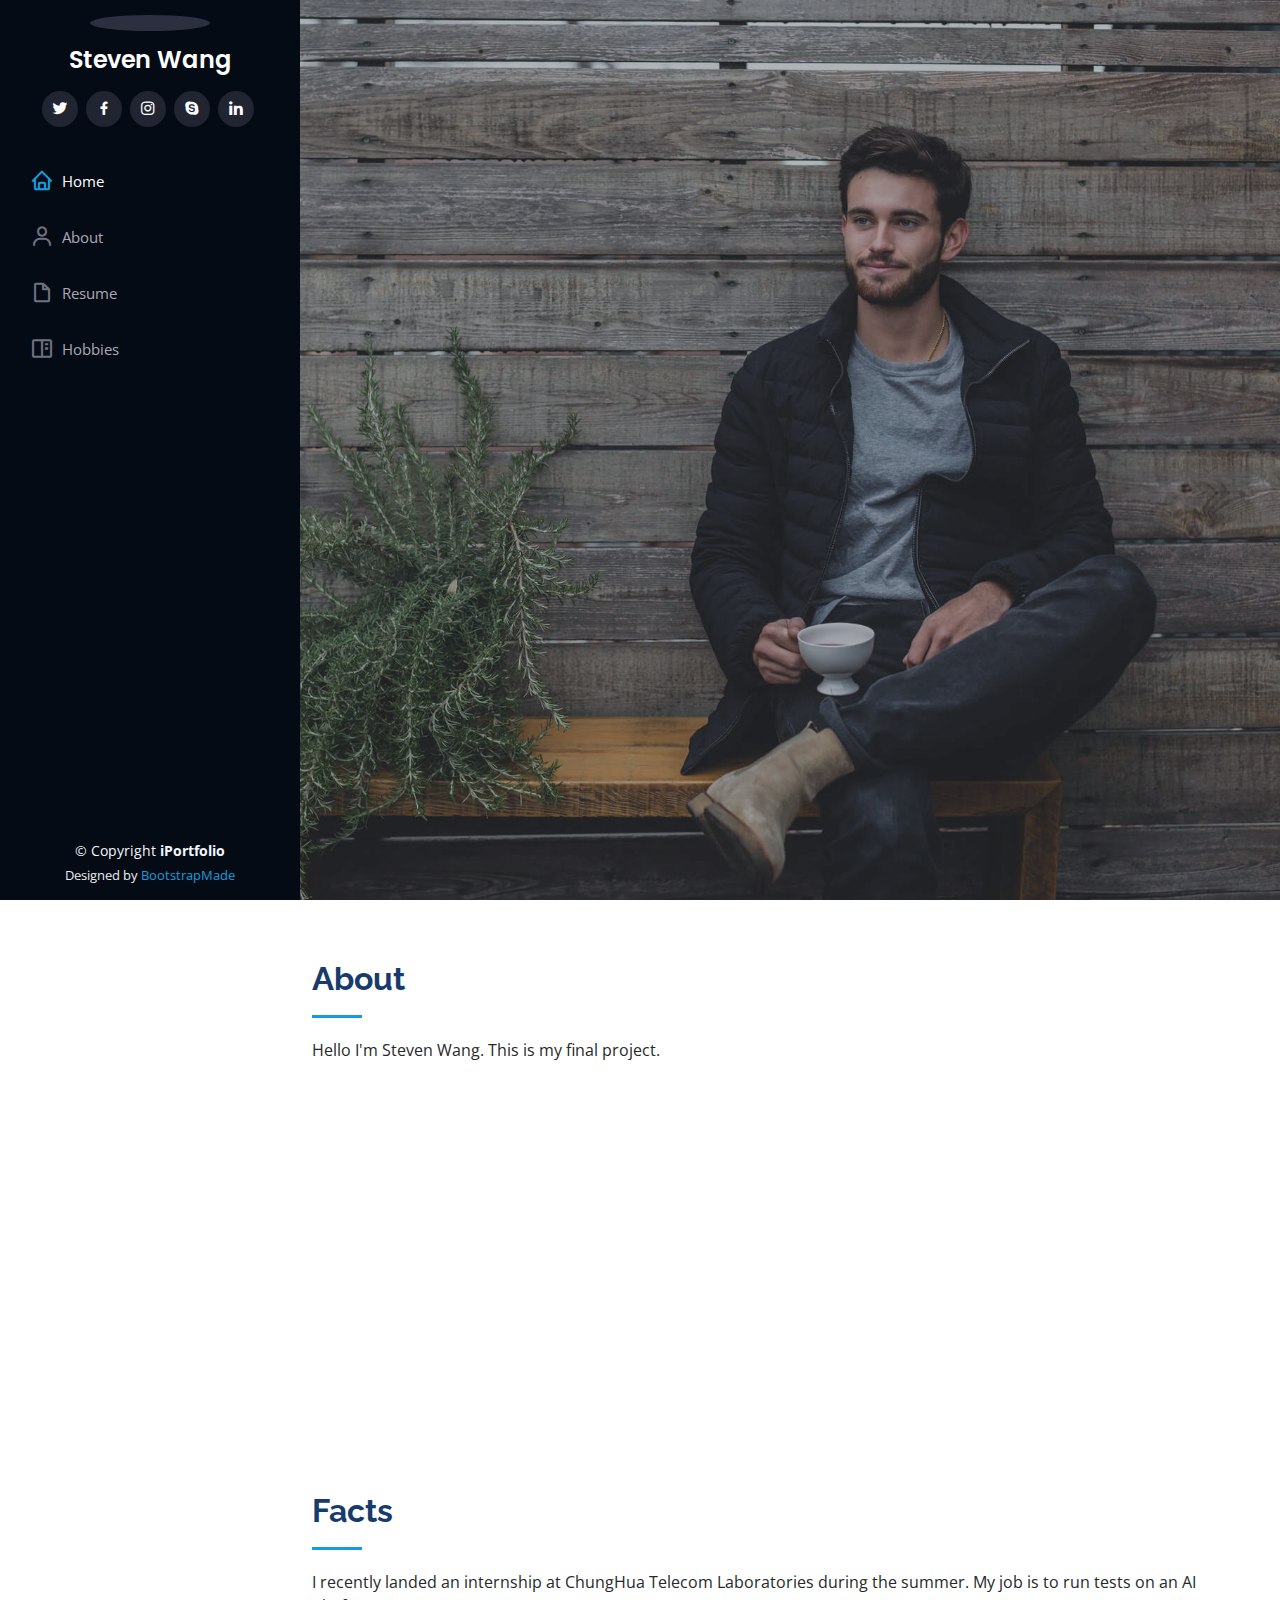
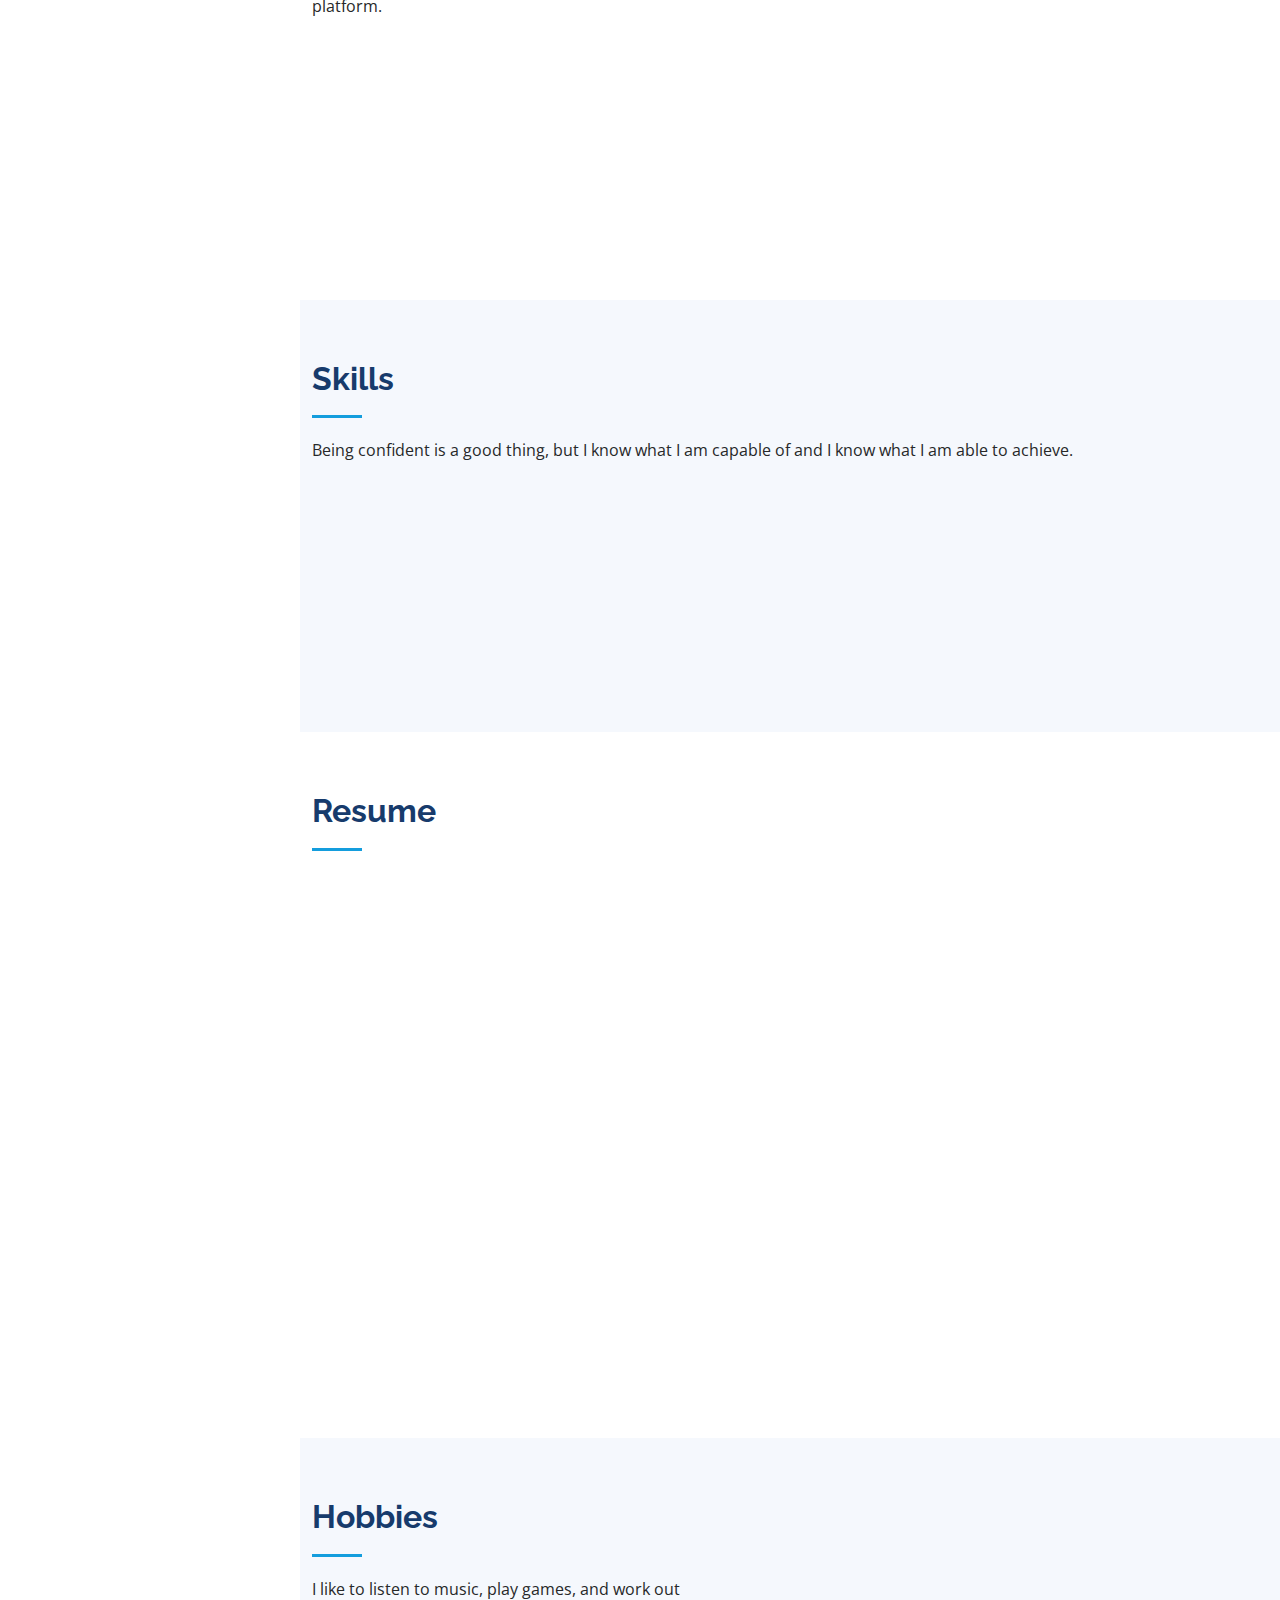
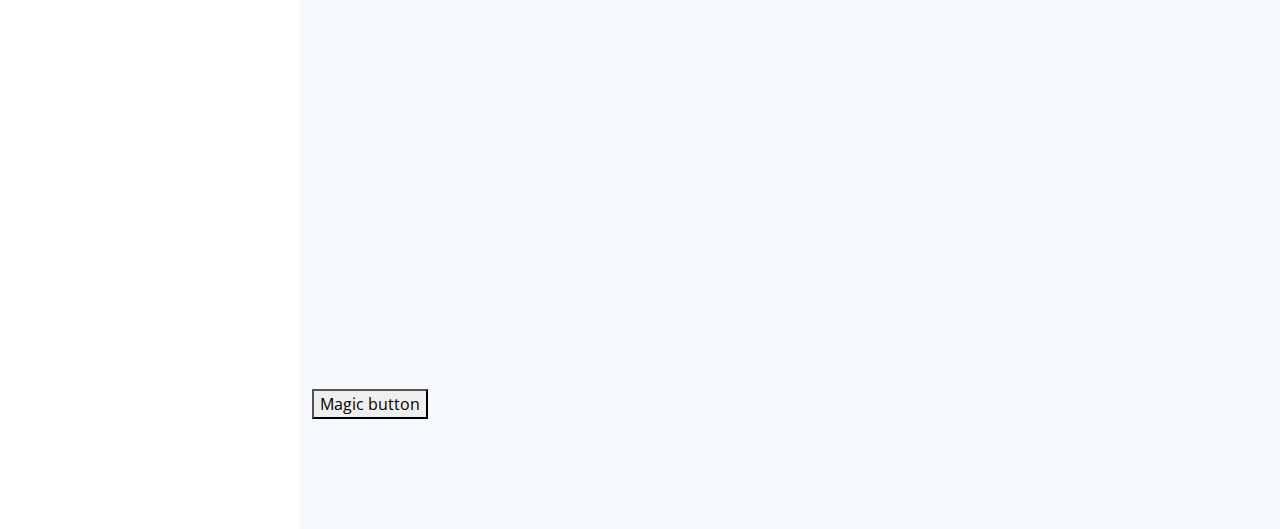
==== commit f0cb2c22: "Update index.html" ====
--- a/index.html
+++ b/index.html
@@ -29,7 +29,7 @@
 
   <!-- =======================================================
   * Template Name: iPortfolio
-  * Updated: Mar 10 2023 with Bootstrap v5.2.3
+  * Updated: May 30 2023 with Bootstrap v5.3.0
   * Template URL: https://bootstrapmade.com/iportfolio-bootstrap-portfolio-websites-template/
   * Author: BootstrapMade.com
   * License: https://bootstrapmade.com/license/
@@ -46,8 +46,8 @@
     <div class="d-flex flex-column">
 
       <div class="profile">
-        <img src="assets/img/profile-img.jpg" alt="" class="img-fluid rounded-circle">
-        <h1 class="text-light"><a href="index.html">Alex Smith</a></h1>
+        <img src="assets/img/elgato.jpg" alt="" class="img-fluid rounded-circle">
+        <h1 class="text-light"><a href="index.html">Steven Wang</a></h1>
         <div class="social-links mt-3 text-center">
           <a href="#" class="twitter"><i class="bx bxl-twitter"></i></a>
           <a href="#" class="facebook"><i class="bx bxl-facebook"></i></a>
@@ -62,9 +62,7 @@
           <li><a href="#hero" class="nav-link scrollto active"><i class="bx bx-home"></i> <span>Home</span></a></li>
           <li><a href="#about" class="nav-link scrollto"><i class="bx bx-user"></i> <span>About</span></a></li>
           <li><a href="#resume" class="nav-link scrollto"><i class="bx bx-file-blank"></i> <span>Resume</span></a></li>
-          <li><a href="#portfolio" class="nav-link scrollto"><i class="bx bx-book-content"></i> <span>Portfolio</span></a></li>
-          <li><a href="#services" class="nav-link scrollto"><i class="bx bx-server"></i> <span>Services</span></a></li>
-          <li><a href="#contact" class="nav-link scrollto"><i class="bx bx-envelope"></i> <span>Contact</span></a></li>
+          <li><a href="#portfolio" class="nav-link scrollto"><i class="bx bx-book-content"></i> <span>Hobbies</span></a></li>
         </ul>
       </nav><!-- .nav-menu -->
     </div>
@@ -73,8 +71,8 @@
   <!-- ======= Hero Section ======= -->
   <section id="hero" class="d-flex flex-column justify-content-center align-items-center">
     <div class="hero-container" data-aos="fade-in">
-      <h1>Alex Smith</h1>
-      <p>I'm <span class="typed" data-typed-items="Designer, Developer, Freelancer, Photographer"></span></p>
+      <h1>Steven Wang</h1>
+      <p>I'm a <span class="typed" data-typed-items="Programmer, Gym bro, Gamer"></span></p>
     </div>
   </section><!-- End Hero -->
 
@@ -86,40 +84,38 @@
 
         <div class="section-title">
           <h2>About</h2>
-          <p>Magnam dolores commodi suscipit. Necessitatibus eius consequatur ex aliquid fuga eum quidem. Sit sint consectetur velit. Quisquam quos quisquam cupiditate. Et nemo qui impedit suscipit alias ea. Quia fugiat sit in iste officiis commodi quidem hic quas.</p>
+          <p>Hello I'm Steven Wang. This is my final project.</p>
         </div>
 
         <div class="row">
           <div class="col-lg-4" data-aos="fade-right">
-            <img src="assets/img/profile-img.jpg" class="img-fluid" alt="">
+            <img src="assets/img/elgato.jpg" class="img-fluid" alt="">
           </div>
           <div class="col-lg-8 pt-4 pt-lg-0 content" data-aos="fade-left">
-            <h3>UI/UX Designer &amp; Web Developer.</h3>
+            <h3>MIS student </h3>
             <p class="fst-italic">
-              Lorem ipsum dolor sit amet, consectetur adipiscing elit, sed do eiusmod tempor incididunt ut labore et dolore
-              magna aliqua.
+              I am currently a sophomore studying at NCU. My major is MIS (Management Information System)
             </p>
             <div class="row">
               <div class="col-lg-6">
                 <ul>
-                  <li><i class="bi bi-chevron-right"></i> <strong>Birthday:</strong> <span>1 May 1995</span></li>
-                  <li><i class="bi bi-chevron-right"></i> <strong>Website:</strong> <span>www.example.com</span></li>
-                  <li><i class="bi bi-chevron-right"></i> <strong>Phone:</strong> <span>+123 456 7890</span></li>
-                  <li><i class="bi bi-chevron-right"></i> <strong>City:</strong> <span>New York, USA</span></li>
+                  <li><i class="bi bi-chevron-right"></i> <strong>Birthday:</strong> <span>23 November 2002</span></li>
+                  <li><i class="bi bi-chevron-right"></i> <strong>Website:</strong> <span>StevenWanglolz.github.io</span></li>
+                  <li><i class="bi bi-chevron-right"></i> <strong>Phone:</strong> <span></span></li>
+                  <li><i class="bi bi-chevron-right"></i> <strong>City:</strong> <span>Taipei/ChungLi</span></li>
                 </ul>
               </div>
               <div class="col-lg-6">
                 <ul>
-                  <li><i class="bi bi-chevron-right"></i> <strong>Age:</strong> <span>30</span></li>
-                  <li><i class="bi bi-chevron-right"></i> <strong>Degree:</strong> <span>Master</span></li>
-                  <li><i class="bi bi-chevron-right"></i> <strong>PhEmailone:</strong> <span>email@example.com</span></li>
+                  <li><i class="bi bi-chevron-right"></i> <strong>Age:</strong> <span>20</span></li>
+                  <li><i class="bi bi-chevron-right"></i> <strong>Degree:</strong> <span>Undergraduate</span></li>
+                  <li><i class="bi bi-chevron-right"></i> <strong>PhEmailone:</strong> <span></span></li>
                   <li><i class="bi bi-chevron-right"></i> <strong>Freelance:</strong> <span>Available</span></li>
                 </ul>
               </div>
             </div>
             <p>
-              Officiis eligendi itaque labore et dolorum mollitia officiis optio vero. Quisquam sunt adipisci omnis et ut. Nulla accusantium dolor incidunt officia tempore. Et eius omnis.
-              Cupiditate ut dicta maxime officiis quidem quia. Sed et consectetur qui quia repellendus itaque neque. Aliquid amet quidem ut quaerat cupiditate. Ab et eum qui repellendus omnis culpa magni laudantium dolores.
+             
             </p>
           </div>
         </div>
@@ -133,7 +129,7 @@
 
         <div class="section-title">
           <h2>Facts</h2>
-          <p>Magnam dolores commodi suscipit. Necessitatibus eius consequatur ex aliquid fuga eum quidem. Sit sint consectetur velit. Quisquam quos quisquam cupiditate. Et nemo qui impedit suscipit alias ea. Quia fugiat sit in iste officiis commodi quidem hic quas.</p>
+          <p>I recently landed an internship at ChungHua Telecom Laboratories during the summer. My job is to run tests on an AI platform.</p>
         </div>
 
         <div class="row no-gutters">
@@ -141,32 +137,32 @@
           <div class="col-lg-3 col-md-6 d-md-flex align-items-md-stretch" data-aos="fade-up">
             <div class="count-box">
               <i class="bi bi-emoji-smile"></i>
-              <span data-purecounter-start="0" data-purecounter-end="232" data-purecounter-duration="1" class="purecounter"></span>
-              <p><strong>Happy Clients</strong> consequuntur quae</p>
+              <span data-purecounter-start="0" data-purecounter-end="2" data-purecounter-duration="1" class="purecounter"></span>
+              <p><strong>Happy professors</strong> A professor from language center is satisfied with my job</p>
             </div>
           </div>
 
           <div class="col-lg-3 col-md-6 d-md-flex align-items-md-stretch" data-aos="fade-up" data-aos-delay="100">
             <div class="count-box">
               <i class="bi bi-journal-richtext"></i>
-              <span data-purecounter-start="0" data-purecounter-end="521" data-purecounter-duration="1" class="purecounter"></span>
-              <p><strong>Projects</strong> adipisci atque cum quia aut</p>
+              <span data-purecounter-start="0" data-purecounter-end="1" data-purecounter-duration="1" class="purecounter"></span>
+              <p><strong>Projects</strong> This is my project for web design.</p>
             </div>
           </div>
 
           <div class="col-lg-3 col-md-6 d-md-flex align-items-md-stretch" data-aos="fade-up" data-aos-delay="200">
             <div class="count-box">
               <i class="bi bi-headset"></i>
-              <span data-purecounter-start="0" data-purecounter-end="1453" data-purecounter-duration="1" class="purecounter"></span>
-              <p><strong>Hours Of Support</strong> aut commodi quaerat</p>
+              <span data-purecounter-start="0" data-purecounter-end="5" data-purecounter-duration="1" class="purecounter"></span>
+              <p><strong>Hours spent</strong> I had to redo everything because my laptop broke and I recently got it fixed.</p>
             </div>
           </div>
 
           <div class="col-lg-3 col-md-6 d-md-flex align-items-md-stretch" data-aos="fade-up" data-aos-delay="300">
             <div class="count-box">
               <i class="bi bi-people"></i>
-              <span data-purecounter-start="0" data-purecounter-end="32" data-purecounter-duration="1" class="purecounter"></span>
-              <p><strong>Hard Workers</strong> rerum asperiores dolor</p>
+              <span data-purecounter-start="0" data-purecounter-end="1" data-purecounter-duration="1" class="purecounter"></span>
+              <p><strong>Roommate</strong> One of my roommates also takes this course.</p>
             </div>
           </div>
 
@@ -181,7 +177,7 @@
 
         <div class="section-title">
           <h2>Skills</h2>
-          <p>Magnam dolores commodi suscipit. Necessitatibus eius consequatur ex aliquid fuga eum quidem. Sit sint consectetur velit. Quisquam quos quisquam cupiditate. Et nemo qui impedit suscipit alias ea. Quia fugiat sit in iste officiis commodi quidem hic quas.</p>
+          <p>Being confident is a good thing, but I know what I am capable of and I know what I am able to achieve.</p>
         </div>
 
         <div class="row skills-content">
@@ -189,51 +185,51 @@
           <div class="col-lg-6" data-aos="fade-up">
 
             <div class="progress">
-              <span class="skill">HTML <i class="val">100%</i></span>
+              <span class="skill">HTML <i class="val">40%</i></span>
               <div class="progress-bar-wrap">
-                <div class="progress-bar" role="progressbar" aria-valuenow="100" aria-valuemin="0" aria-valuemax="100"></div>
+                <div class="progress-bar" role="progressbar" aria-valuenow="40" aria-valuemin="0" aria-valuemax="100"></div>
               </div>
             </div>
 
             <div class="progress">
-              <span class="skill">CSS <i class="val">90%</i></span>
+              <span class="skill">CSS <i class="val">30%</i></span>
+              <div class="progress-bar-wrap">
+                <div class="progress-bar" role="progressbar" aria-valuenow="30" aria-valuemin="0" aria-valuemax="100"></div>
+              </div>
+            </div>
+
+            <div class="progress">
+              <span class="skill">JavaScript <i class="val">20%</i></span>
+              <div class="progress-bar-wrap">
+                <div class="progress-bar" role="progressbar" aria-valuenow="20" aria-valuemin="0" aria-valuemax="100"></div>
+              </div>
+            </div>
+
+          </div>
+
+          <div class="col-lg-6" data-aos="fade-up" data-aos-delay="100">
+
+            <div class="progress">
+              <span class="skill">PHP <i class="val">20%</i></span>
+              <div class="progress-bar-wrap">
+                <div class="progress-bar" role="progressbar" aria-valuenow="20" aria-valuemin="0" aria-valuemax="100"></div>
+              </div>
+            </div>
+
+            <div class="progress">
+              <span class="skill">English <i class="val">88%</i></span>
+              <div class="progress-bar-wrap">
+                <div class="progress-bar" role="progressbar" aria-valuenow="88" aria-valuemin="0" aria-valuemax="100"></div>
+              </div>
+            </div>
+
+            <div class="progress">
+              <span class="skill">Music taste & Gaming skills <i class="val">90%</i></span>
               <div class="progress-bar-wrap">
                 <div class="progress-bar" role="progressbar" aria-valuenow="90" aria-valuemin="0" aria-valuemax="100"></div>
               </div>
             </div>
 
-            <div class="progress">
-              <span class="skill">JavaScript <i class="val">75%</i></span>
-              <div class="progress-bar-wrap">
-                <div class="progress-bar" role="progressbar" aria-valuenow="75" aria-valuemin="0" aria-valuemax="100"></div>
-              </div>
-            </div>
-
-          </div>
-
-          <div class="col-lg-6" data-aos="fade-up" data-aos-delay="100">
-
-            <div class="progress">
-              <span class="skill">PHP <i class="val">80%</i></span>
-              <div class="progress-bar-wrap">
-                <div class="progress-bar" role="progressbar" aria-valuenow="80" aria-valuemin="0" aria-valuemax="100"></div>
-              </div>
-            </div>
-
-            <div class="progress">
-              <span class="skill">WordPress/CMS <i class="val">90%</i></span>
-              <div class="progress-bar-wrap">
-                <div class="progress-bar" role="progressbar" aria-valuenow="90" aria-valuemin="0" aria-valuemax="100"></div>
-              </div>
-            </div>
-
-            <div class="progress">
-              <span class="skill">Photoshop <i class="val">55%</i></span>
-              <div class="progress-bar-wrap">
-                <div class="progress-bar" role="progressbar" aria-valuenow="55" aria-valuemin="0" aria-valuemax="100"></div>
-              </div>
-            </div>
-
           </div>
 
         </div>
@@ -247,58 +243,47 @@
 
         <div class="section-title">
           <h2>Resume</h2>
-          <p>Magnam dolores commodi suscipit. Necessitatibus eius consequatur ex aliquid fuga eum quidem. Sit sint consectetur velit. Quisquam quos quisquam cupiditate. Et nemo qui impedit suscipit alias ea. Quia fugiat sit in iste officiis commodi quidem hic quas.</p>
         </div>
 
         <div class="row">
           <div class="col-lg-6" data-aos="fade-up">
-            <h3 class="resume-title">Sumary</h3>
+            <h3 class="resume-title">Summary</h3>
             <div class="resume-item pb-0">
-              <h4>Alex Smith</h4>
-              <p><em>Innovative and deadline-driven Graphic Designer with 3+ years of experience designing and developing user-centered digital/print marketing material from initial concept to final, polished deliverable.</em></p>
+              <h4>Steven Wang</h4>
+              <p><em>Student studying at NCU majoring in MIS</em></p>
               <ul>
-                <li>Portland par 127,Orlando, FL</li>
-                <li>(123) 456-7891</li>
-                <li>alice.barkley@example.com</li>
+                <li>Taipei/ChungLi Taiwan</li>
               </ul>
             </div>
 
             <h3 class="resume-title">Education</h3>
             <div class="resume-item">
-              <h4>Master of Fine Arts &amp; Graphic Design</h4>
-              <h5>2015 - 2016</h5>
-              <p><em>Rochester Institute of Technology, Rochester, NY</em></p>
-              <p>Qui deserunt veniam. Et sed aliquam labore tempore sed quisquam iusto autem sit. Ea vero voluptatum qui ut dignissimos deleniti nerada porti sand markend</p>
+              <h4>Bachelor of MIS </h4>
+              <h5>2021 - 2025</h5>
+              <p><em>National Central University, ChungLi</em></p>
+              <p>Mostly learned about computer science and business/management</p>
             </div>
             <div class="resume-item">
-              <h4>Bachelor of Fine Arts &amp; Graphic Design</h4>
-              <h5>2010 - 2014</h5>
-              <p><em>Rochester Institute of Technology, Rochester, NY</em></p>
-              <p>Quia nobis sequi est occaecati aut. Repudiandae et iusto quae reiciendis et quis Eius vel ratione eius unde vitae rerum voluptates asperiores voluptatem Earum molestiae consequatur neque etlon sader mart dila</p>
+              
             </div>
           </div>
           <div class="col-lg-6" data-aos="fade-up" data-aos-delay="100">
             <h3 class="resume-title">Professional Experience</h3>
             <div class="resume-item">
-              <h4>Senior graphic design specialist</h4>
-              <h5>2019 - Present</h5>
-              <p><em>Experion, New York, NY </em></p>
+              <h4>Teaching assistant for the freshman English</h4>
+              <h5>2023 - Present</h5>
+              <p><em>NCU, ChungLi Taiwan </em></p>
               <ul>
-                <li>Lead in the design, development, and implementation of the graphic, layout, and production communication materials</li>
-                <li>Delegate tasks to the 7 members of the design team and provide counsel on all aspects of the project. </li>
-                <li>Supervise the assessment of all graphic materials in order to ensure quality and accuracy of the design</li>
-                <li>Oversee the efficient use of production project budgets ranging from $2,000 - $25,000</li>
+                <li>Helping students learn and practice English speaking and writing</li>
               </ul>
             </div>
             <div class="resume-item">
-              <h4>Graphic design specialist</h4>
-              <h5>2017 - 2018</h5>
-              <p><em>Stepping Stone Advertising, New York, NY</em></p>
+              <h4>AI  platform testing intern</h4>
+              <h5>2023 summer</h5>
+              <p><em>ChungHua Telecom Laboratories</em></p>
               <ul>
-                <li>Developed numerous marketing programs (logos, brochures,infographics, presentations, and advertisements).</li>
-                <li>Managed up to 5 projects or tasks at a given time while under pressure</li>
-                <li>Recommended and consulted with clients on the most appropriate graphic design</li>
-                <li>Created 4+ design presentations and proposals a month for clients and account managers</li>
+                <li>Testing the results of an AI platform</li>
+                <li>I will start my internship during the summer</li>
               </ul>
             </div>
           </div>
@@ -312,17 +297,17 @@
       <div class="container">
 
         <div class="section-title">
-          <h2>Portfolio</h2>
-          <p>Magnam dolores commodi suscipit. Necessitatibus eius consequatur ex aliquid fuga eum quidem. Sit sint consectetur velit. Quisquam quos quisquam cupiditate. Et nemo qui impedit suscipit alias ea. Quia fugiat sit in iste officiis commodi quidem hic quas.</p>
+          <h2>Hobbies</h2>
+          <p>I like to listen to music, play games, and work out</p>
         </div>
 
         <div class="row" data-aos="fade-up">
           <div class="col-lg-12 d-flex justify-content-center">
             <ul id="portfolio-flters">
               <li data-filter="*" class="filter-active">All</li>
-              <li data-filter=".filter-app">App</li>
-              <li data-filter=".filter-card">Card</li>
-              <li data-filter=".filter-web">Web</li>
+              <li data-filter=".filter-app">Music</li>
+              <li data-filter=".filter-card">Gaming</li>
+              <li data-filter=".filter-web">Others</li>
             </ul>
           </div>
         </div>
@@ -331,19 +316,49 @@
 
           <div class="col-lg-4 col-md-6 portfolio-item filter-app">
             <div class="portfolio-wrap">
-              <img src="assets/img/portfolio/portfolio-1.jpg" class="img-fluid" alt="">
-              <div class="portfolio-links">
-                <a href="assets/img/portfolio/portfolio-1.jpg" data-gallery="portfolioGallery" class="portfolio-lightbox" title="App 1"><i class="bx bx-plus"></i></a>
+              <img src="assets/img/portfolio/Mitski.jpg" class="img-fluid" alt="">
+              <div class="portfolio-links">
+                <a href="assets/img/portfolio/Mitski.jpg" data-gallery="portfolioGallery" class="portfolio-lightbox" title="Mitski"><i class="bx bx-plus"></i></a>
+                <a href="https://www.youtube.com/watch?v=WCphVz0ZGns><i class="bx bx-link"></i></a>
+              </div>
+            </div>
+          </div>
+
+          <div class="col-lg-4 col-md-6 portfolio-item filter-web">
+            <div class="portfolio-wrap">
+              <img src="assets/img/portfolio/tomie.jfif" class="img-fluid" alt="">
+              <div class="portfolio-links">
+                <a href="assets/img/portfolio/tomie.jfif" data-gallery="portfolioGallery" class="portfolio-lightbox" title="伊藤潤二"><i class="bx bx-plus"></i></a>
                 <a href="portfolio-details.html" title="More Details"><i class="bx bx-link"></i></a>
               </div>
             </div>
           </div>
 
+          <div class="col-lg-4 col-md-6 portfolio-item filter-app">
+            <div class="portfolio-wrap">
+              <img src="assets/img/portfolio/Clairo.jfif" class="img-fluid" alt="">
+              <div class="portfolio-links">
+                <a href="assets/img/portfolio/Clairo.jfif" data-gallery="portfolioGallery" class="portfolio-lightbox" title="Clairo"><i class="bx bx-plus"></i></a>
+                <a href="https://www.youtube.com/watch?v=nLavzXXZCcs&list=PLsAZ9VYSyO10RGBdG1YdxmILfaY8rO6Dv" title="More Details"><i class="bx bx-link"></i></a>
+              </div>
+            </div>
+          </div>
+
+          <div class="col-lg-4 col-md-6 portfolio-item filter-card">
+            <div class="portfolio-wrap">
+              <img src="assets/img/portfolio/idv.png" class="img-fluid" alt="">
+              <div class="portfolio-links">
+                <a href="assets/img/portfolio/idv.png" data-gallery="portfolioGallery" class="portfolio-lightbox" title="Identity V"><i class="bx bx-plus"></i></a>
+                <a href="portfolio-details.html" title="More Details"><i class="bx bx-link"></i></a>
+              </div>
+            </div>
+          </div>
+
           <div class="col-lg-4 col-md-6 portfolio-item filter-web">
             <div class="portfolio-wrap">
-              <img src="assets/img/portfolio/portfolio-2.jpg" class="img-fluid" alt="">
-              <div class="portfolio-links">
-                <a href="assets/img/portfolio/portfolio-2.jpg" data-gallery="portfolioGallery" class="portfolio-lightbox" title="Web 3"><i class="bx bx-plus"></i></a>
+              <img src="assets/img/portfolio/poetry.png" class="img-fluid" alt="">
+              <div class="portfolio-links">
+                <a href="assets/img/portfolio/poetry.png" data-gallery="portfolioGallery" class="portfolio-lightbox" title="Poetry"><i class="bx bx-plus"></i></a>
                 <a href="portfolio-details.html" title="More Details"><i class="bx bx-link"></i></a>
               </div>
             </div>
@@ -351,9 +366,19 @@
 
           <div class="col-lg-4 col-md-6 portfolio-item filter-app">
             <div class="portfolio-wrap">
-              <img src="assets/img/portfolio/portfolio-3.jpg" class="img-fluid" alt="">
-              <div class="portfolio-links">
-                <a href="assets/img/portfolio/portfolio-3.jpg" data-gallery="portfolioGallery" class="portfolio-lightbox" title="App 2"><i class="bx bx-plus"></i></a>
+              <img src="assets/img/portfolio/Beabadoobee.jfif" class="img-fluid" alt="">
+              <div class="portfolio-links">
+                <a href="assets/img/portfolio/Beabadoobee.jfif" data-gallery="portfolioGallery" class="portfolio-lightbox" title="Beabadoobee"><i class="bx bx-plus"></i></a>
+                <a href="https://www.youtube.com/watch?v=OUEkLq0apwY" title="More Details"><i class="bx bx-link"></i></a>
+              </div>
+            </div>
+          </div>
+
+          <div class="col-lg-4 col-md-6 portfolio-item filter-card">
+            <div class="portfolio-wrap">
+              <img src="assets/img/portfolio/lolm.jpg" class="img-fluid" alt="">
+              <div class="portfolio-links">
+                <a href="assets/img/portfolio/lolm.jpg" data-gallery="portfolioGallery" class="portfolio-lightbox" title="Wild Rift"><i class="bx bx-plus"></i></a>
                 <a href="portfolio-details.html" title="More Details"><i class="bx bx-link"></i></a>
               </div>
             </div>
@@ -361,9 +386,9 @@
 
           <div class="col-lg-4 col-md-6 portfolio-item filter-card">
             <div class="portfolio-wrap">
-              <img src="assets/img/portfolio/portfolio-4.jpg" class="img-fluid" alt="">
-              <div class="portfolio-links">
-                <a href="assets/img/portfolio/portfolio-4.jpg" data-gallery="portfolioGallery" class="portfolio-lightbox" title="Card 2"><i class="bx bx-plus"></i></a>
+              <img src="assets/img/portfolio/bs.png" class="img-fluid" alt="">
+              <div class="portfolio-links">
+                <a href="assets/img/portfolio/bs.png" data-gallery="portfolioGallery" class="portfolio-lightbox" title="Brawl Stars"><i class="bx bx-plus"></i></a>
                 <a href="portfolio-details.html" title="More Details"><i class="bx bx-link"></i></a>
               </div>
             </div>
@@ -371,60 +396,20 @@
 
           <div class="col-lg-4 col-md-6 portfolio-item filter-web">
             <div class="portfolio-wrap">
-              <img src="assets/img/portfolio/portfolio-5.jpg" class="img-fluid" alt="">
-              <div class="portfolio-links">
-                <a href="assets/img/portfolio/portfolio-5.jpg" data-gallery="portfolioGallery" class="portfolio-lightbox" title="Web 2"><i class="bx bx-plus"></i></a>
+              <img src="assets/img/portfolio/workout.jfif" class="img-fluid" alt="">
+              <div class="portfolio-links">
+                <a href="assets/img/portfolio/workout.jfif" data-gallery="portfolioGallery" class="portfolio-lightbox" title="Working out"><i class="bx bx-plus"></i></a>
                 <a href="portfolio-details.html" title="More Details"><i class="bx bx-link"></i></a>
               </div>
             </div>
           </div>
 
-          <div class="col-lg-4 col-md-6 portfolio-item filter-app">
-            <div class="portfolio-wrap">
-              <img src="assets/img/portfolio/portfolio-6.jpg" class="img-fluid" alt="">
-              <div class="portfolio-links">
-                <a href="assets/img/portfolio/portfolio-6.jpg" data-gallery="portfolioGallery" class="portfolio-lightbox" title="App 3"><i class="bx bx-plus"></i></a>
-                <a href="portfolio-details.html" title="More Details"><i class="bx bx-link"></i></a>
-              </div>
-            </div>
-          </div>
-
-          <div class="col-lg-4 col-md-6 portfolio-item filter-card">
-            <div class="portfolio-wrap">
-              <img src="assets/img/portfolio/portfolio-7.jpg" class="img-fluid" alt="">
-              <div class="portfolio-links">
-                <a href="assets/img/portfolio/portfolio-7.jpg" data-gallery="portfolioGallery" class="portfolio-lightbox" title="Card 1"><i class="bx bx-plus"></i></a>
-                <a href="portfolio-details.html" title="More Details"><i class="bx bx-link"></i></a>
-              </div>
-            </div>
-          </div>
-
-          <div class="col-lg-4 col-md-6 portfolio-item filter-card">
-            <div class="portfolio-wrap">
-              <img src="assets/img/portfolio/portfolio-8.jpg" class="img-fluid" alt="">
-              <div class="portfolio-links">
-                <a href="assets/img/portfolio/portfolio-8.jpg" data-gallery="portfolioGallery" class="portfolio-lightbox" title="Card 3"><i class="bx bx-plus"></i></a>
-                <a href="portfolio-details.html" title="More Details"><i class="bx bx-link"></i></a>
-              </div>
-            </div>
-          </div>
-
-          <div class="col-lg-4 col-md-6 portfolio-item filter-web">
-            <div class="portfolio-wrap">
-              <img src="assets/img/portfolio/portfolio-9.jpg" class="img-fluid" alt="">
-              <div class="portfolio-links">
-                <a href="assets/img/portfolio/portfolio-9.jpg" data-gallery="portfolioGallery" class="portfolio-lightbox" title="Web 3"><i class="bx bx-plus"></i></a>
-                <a href="portfolio-details.html" title="More Details"><i class="bx bx-link"></i></a>
-              </div>
-            </div>
-          </div>
-
         </div>
 
       </div>
     </section><!-- End Portfolio Section -->
 
-    <!-- ======= Services Section ======= -->
+    <!-- ======= Services Section ======= 
     <section id="services" class="services">
       <div class="container">
 
@@ -474,11 +459,32 @@
       <div class="container">
 
         <div class="section-title">
-          <h2>Testimonials</h2>
-          <p>Magnam dolores commodi suscipit. Necessitatibus eius consequatur ex aliquid fuga eum quidem. Sit sint consectetur velit. Quisquam quos quisquam cupiditate. Et nemo qui impedit suscipit alias ea. Quia fugiat sit in iste officiis commodi quidem hic quas.</p>
-        </div>
-
-        <div class="testimonials-slider swiper" data-aos="fade-up" data-aos-delay="100">
+          <style>
+    #myDiv {
+      display: none;
+      padding: 20px;
+      background-color: lightblue;
+    }
+  </style>
+</head>
+<body>
+  <button onclick="toggleDiv()">Magic button</button>
+  <div id="myDiv">
+    <p>This is my javascript effect</p>
+  </div>
+
+  <script>
+    function toggleDiv() {
+      var div = document.getElementById("myDiv");
+      if (div.style.display === "none") {
+        div.style.display = "block";
+      } else {
+        div.style.display = "none";
+      }
+    }
+
+  </script>
+        <!--<div class="testimonials-slider swiper" data-aos="fade-up" data-aos-delay="100">
           <div class="swiper-wrapper">
 
             <div class="swiper-slide">
@@ -493,7 +499,7 @@
                 <h4>Ceo &amp; Founder</h4>
               </div>
             </div><!-- End testimonial item -->
-
+<!--
             <div class="swiper-slide">
               <div class="testimonial-item" data-aos="fade-up" data-aos-delay="100">
                 <p>
@@ -505,7 +511,7 @@
                 <h3>Sara Wilsson</h3>
                 <h4>Designer</h4>
               </div>
-            </div><!-- End testimonial item -->
+            </div><!-- End testimonial item 
 
             <div class="swiper-slide">
               <div class="testimonial-item" data-aos="fade-up" data-aos-delay="200">
@@ -518,8 +524,7 @@
                 <h3>Jena Karlis</h3>
                 <h4>Store Owner</h4>
               </div>
-            </div><!-- End testimonial item -->
-
+         </div><!-- End testimonial item 
             <div class="swiper-slide">
               <div class="testimonial-item" data-aos="fade-up" data-aos-delay="300">
                 <p>
@@ -531,7 +536,7 @@
                 <h3>Matt Brandon</h3>
                 <h4>Freelancer</h4>
               </div>
-            </div><!-- End testimonial item -->
+            </div><!-- End testimonial item
 
             <div class="swiper-slide">
               <div class="testimonial-item" data-aos="fade-up" data-aos-delay="400">
@@ -544,8 +549,8 @@
                 <h3>John Larson</h3>
                 <h4>Entrepreneur</h4>
               </div>
-            </div><!-- End testimonial item -->
-
+            </div><!-- End testimonial item 
+-->
           </div>
           <div class="swiper-pagination"></div>
         </div>
@@ -553,7 +558,7 @@
       </div>
     </section><!-- End Testimonials Section -->
 
-    <!-- ======= Contact Section ======= -->
+    <!-- ======= Contact Section ======= 
     <section id="contact" class="contact">
       <div class="container">
 
@@ -650,7 +655,7 @@
   <script src="assets/vendor/glightbox/js/glightbox.min.js"></script>
   <script src="assets/vendor/isotope-layout/isotope.pkgd.min.js"></script>
   <script src="assets/vendor/swiper/swiper-bundle.min.js"></script>
-  <script src="assets/vendor/typed.js/typed.min.js"></script>
+  <script src="assets/vendor/typed.js/typed.umd.js"></script>
   <script src="assets/vendor/waypoints/noframework.waypoints.js"></script>
   <script src="assets/vendor/php-email-form/validate.js"></script>
 
@@ -659,4 +664,4 @@
 
 </body>
 
-</html>+</html>
